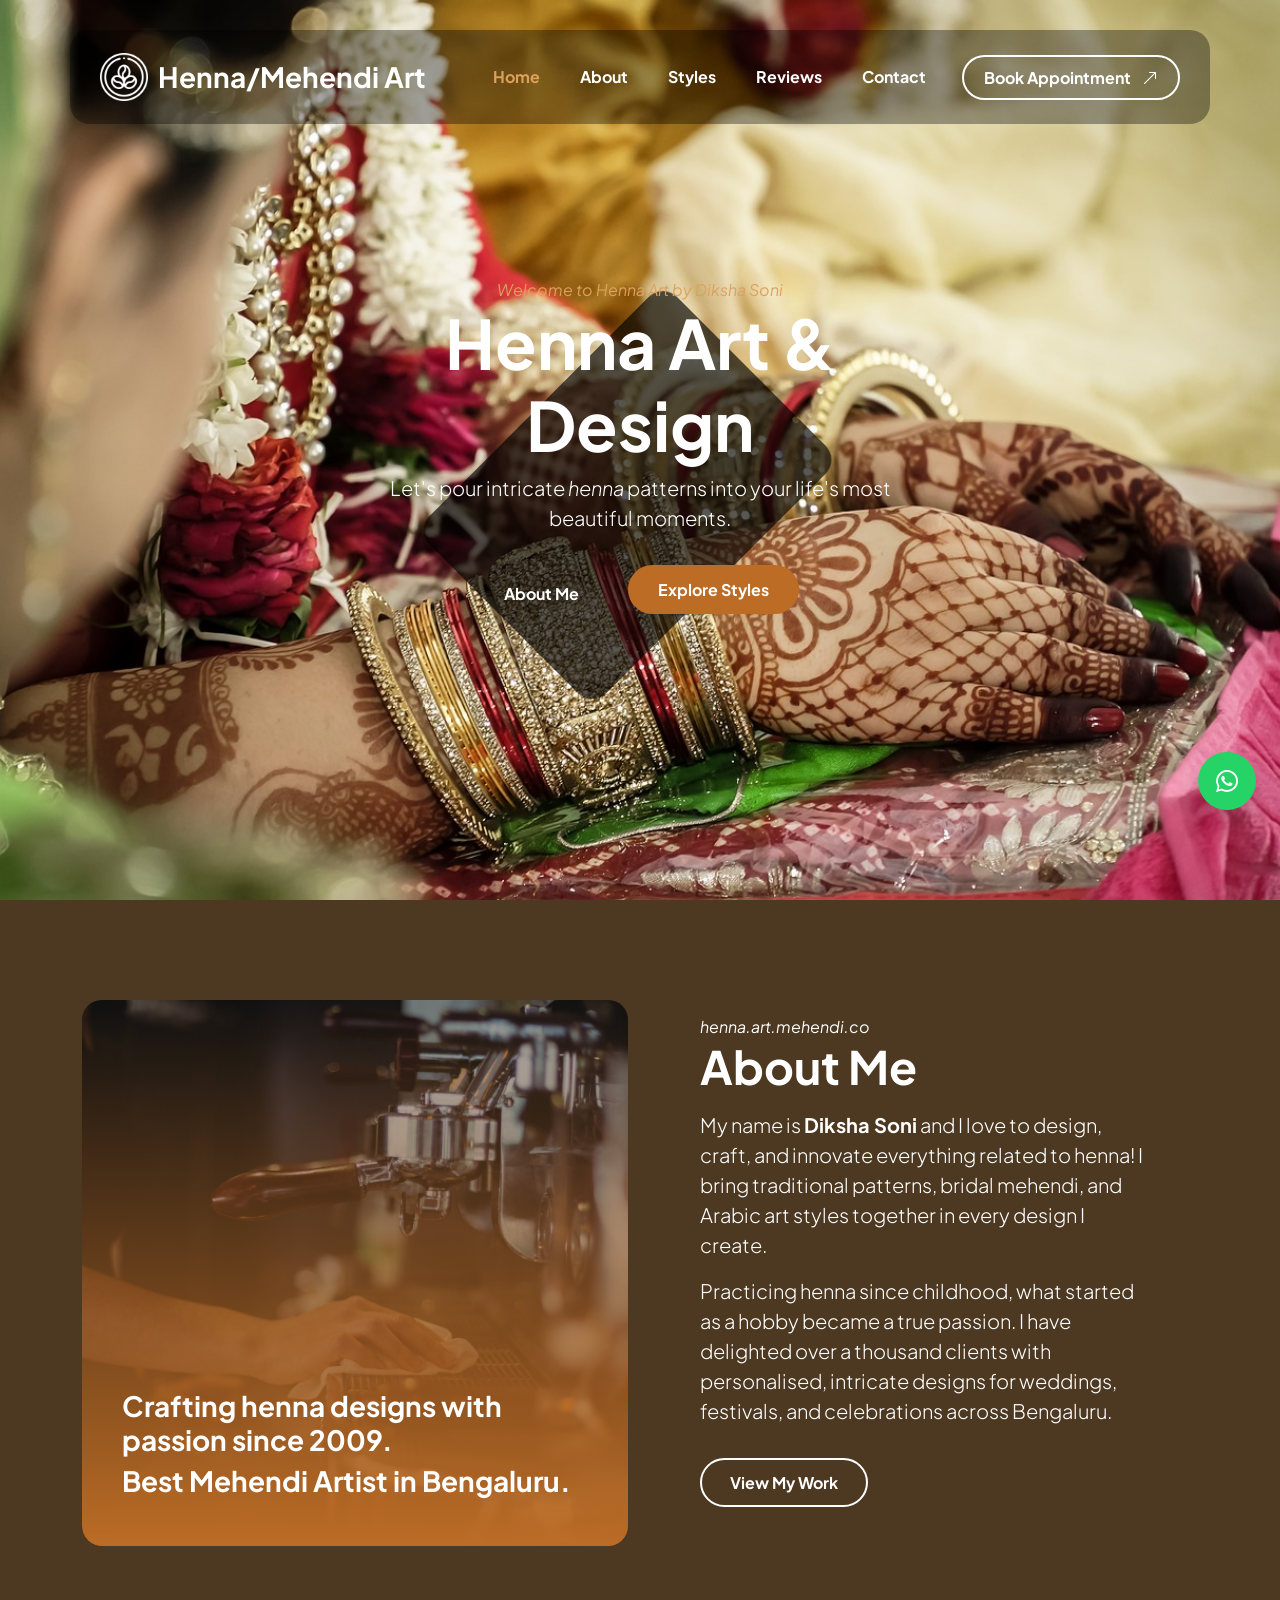
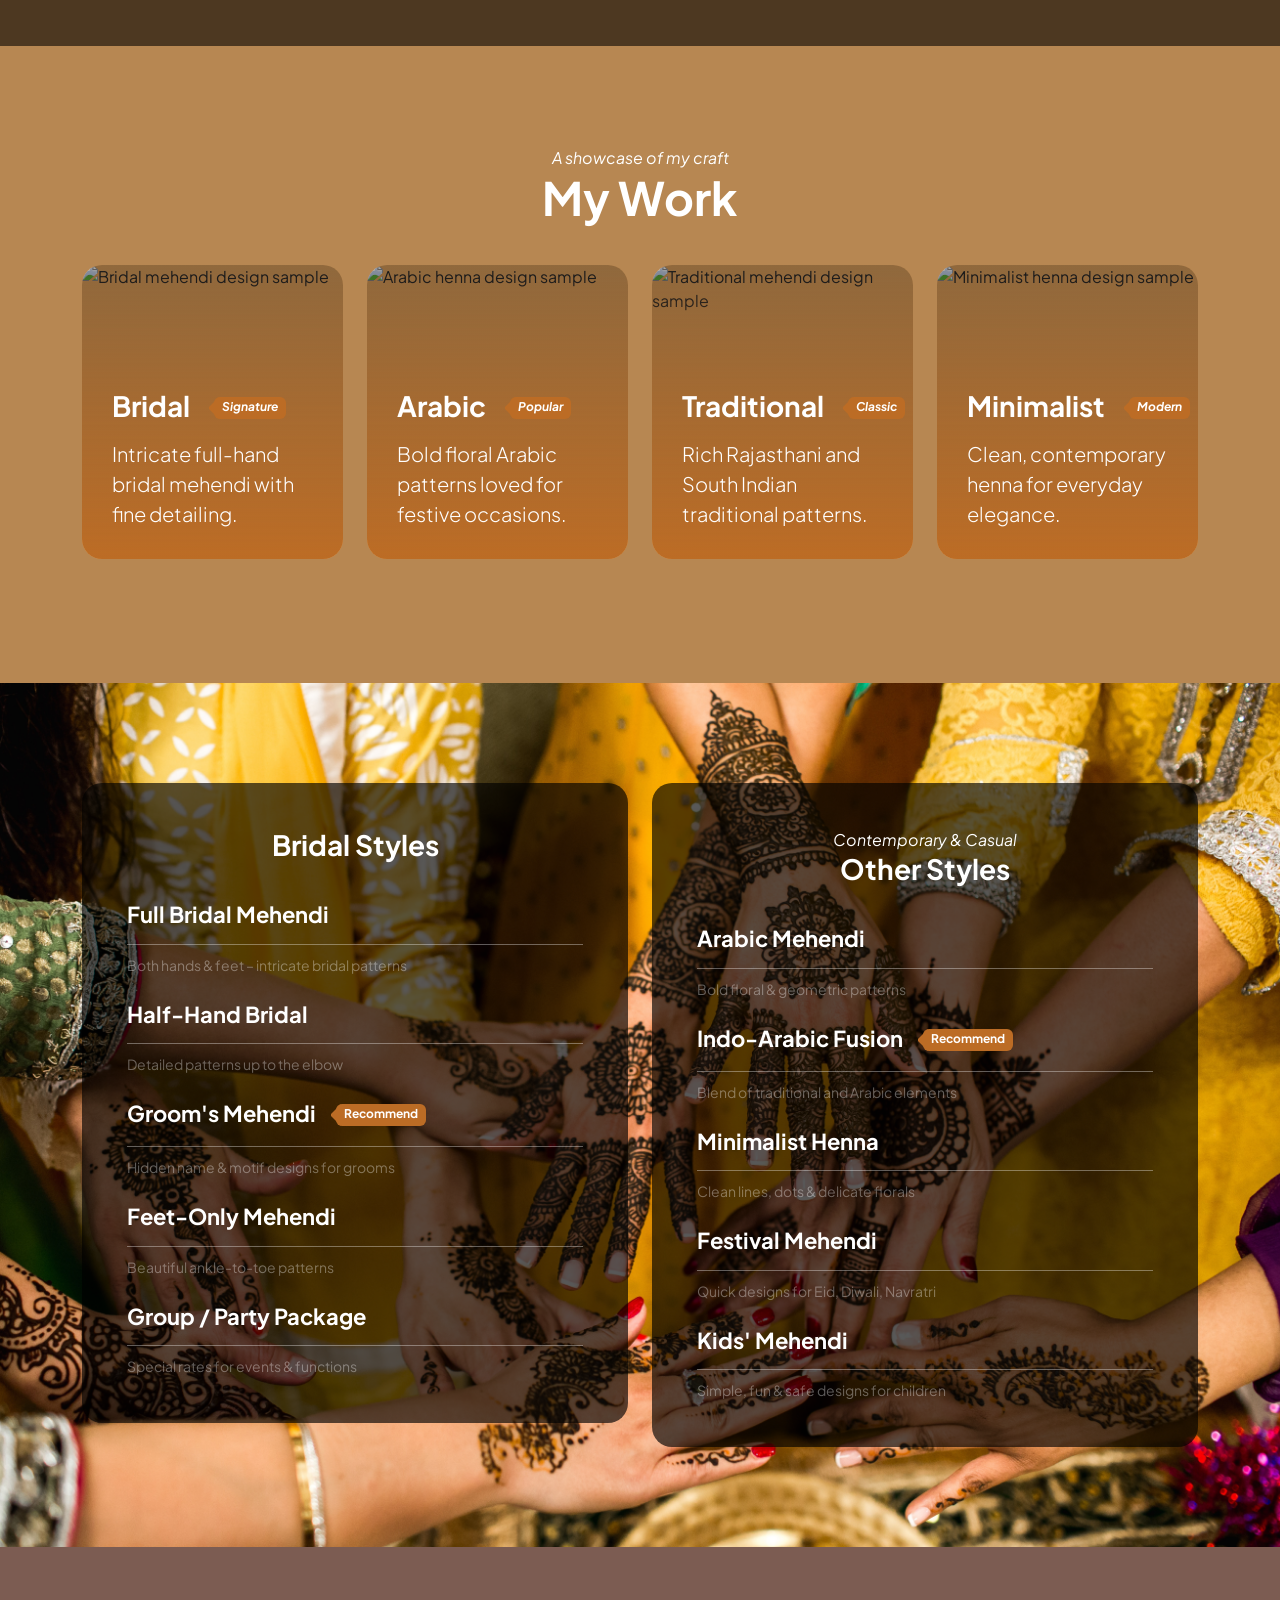
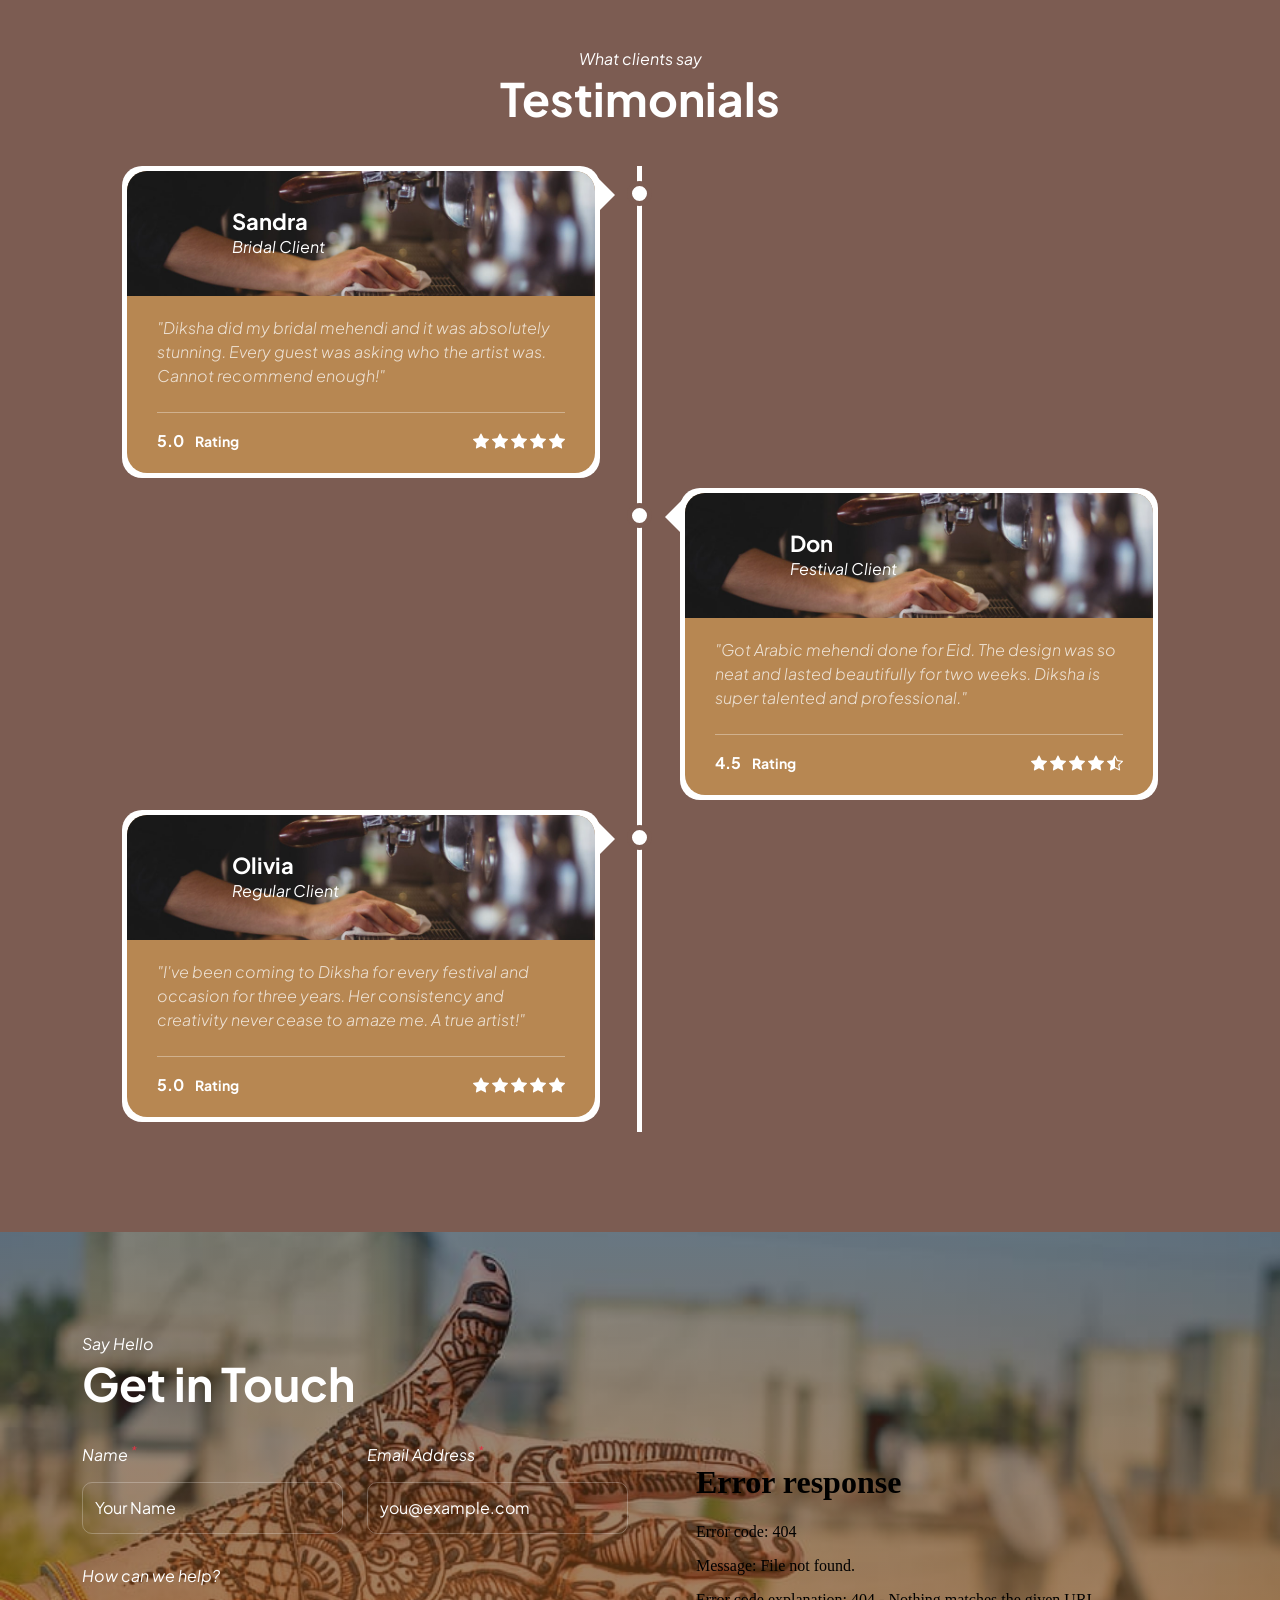
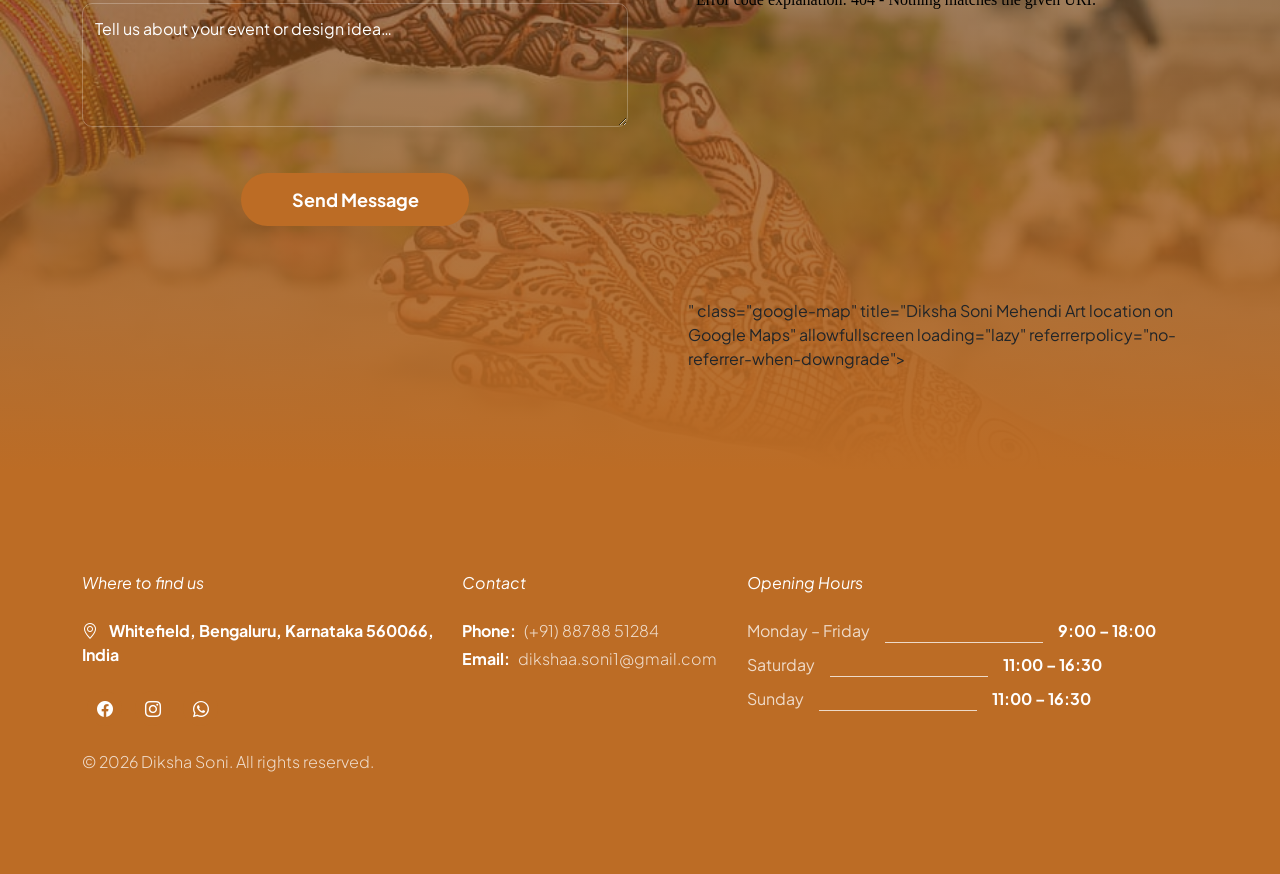
==== index.html @ 9e579d35 "updated socials and map" ====
<!doctype html>
<html lang="en">
<head>
  <meta charset="utf-8">
  <meta name="viewport" content="width=device-width, initial-scale=1">

  <!-- ═══ SEO META ════════════════════════════════════════════════ -->
  <title>Diksha Soni – Henna &amp; Mehendi Artist in Bengaluru | Book Now</title>
  <meta name="description" content="Professional henna &amp; mehendi artist in Bengaluru. Diksha Soni brings intricate bridal, traditional and Arabic mehendi designs. Book your appointment today!">
  <meta name="keywords" content="mehendi artist Bengaluru, henna artist Bangalore, bridal mehendi, Arabic mehendi, traditional henna design, Diksha Soni mehendi">
  <meta name="author" content="Diksha Soni">
  <meta name="robots" content="index, follow">
  <link rel="canonical" href="https://dikshasoni-mehendi.github.io/">

  <!-- ═══ OPEN GRAPH (Facebook / WhatsApp) ════════════════════════ -->
  <meta property="og:type"        content="website">
  <meta property="og:url"         content="https://dikshasoni-mehendi.github.io/">
  <meta property="og:title"       content="Diksha Soni – Henna &amp; Mehendi Artist in Bengaluru">
  <meta property="og:description" content="Intricate bridal, Arabic and traditional mehendi designs. Over 15 years of passion. Book your appointment in Bengaluru.">
  <meta property="og:image"       content="images/happy-waitress-giving-coffee-customers-while-serving-them-coffee-shop.jpg">
  <meta property="og:locale"      content="en_IN">

  <!-- ═══ INSTAGRAM / OPEN GRAPH SHARING ══════════════════════════ -->
  <meta name="instagram:card"      content="summary_large_image">
  <meta name="instagram:title"     content="Diksha Soni – Henna &amp; Mehendi Artist in Bengaluru">
  <meta name="instagram:description" content="Intricate bridal, Arabic and traditional mehendi designs. Book your appointment today!">
  <meta name="instagram:image"     content="images/happy-waitress-giving-coffee-customers-while-serving-them-coffee-shop.jpg">
  <meta property="og:site_name"    content="Diksha Mehendi Arts">

  <!-- ═══ STRUCTURED DATA – LocalBusiness ════════════════════════ -->
  <script type="application/ld+json">
  {
    "@context": "https://schema.org",
    "@type": "LocalBusiness",
    "name": "Henna & Mehendi Art by Diksha Soni",
    "description": "Professional mehendi artist offering bridal, Arabic and traditional henna designs in Bengaluru since 2009.",
    "url": "https://dikshasoni-mehendi.github.io/",
    "telephone": "+918878851284",
    "email": "dikshaa.soni1@gmail.com",
    "address": {
      "@type": "PostalAddress",
      "streetAddress": "Whitefield",
      "addressLocality": "Bengaluru",
      "addressRegion": "Karnataka",
      "postalCode": "560066",
      "addressCountry": "IN"
    },
    "openingHoursSpecification": [
      {"@type":"OpeningHoursSpecification","dayOfWeek":["Monday","Tuesday","Wednesday","Thursday","Friday"],"opens":"09:00","closes":"18:00"},
      {"@type":"OpeningHoursSpecification","dayOfWeek":["Saturday","Sunday"],"opens":"11:00","closes":"16:30"}
    ],
    "priceRange": "₹₹",
    "image": "images/happy-waitress-giving-coffee-customers-while-serving-them-coffee-shop.jpg",
    "aggregateRating": {
      "@type": "AggregateRating",
      "ratingValue": "4.8",
      "reviewCount": "120"
    }
  }
  </script>

  <!-- ═══ PERFORMANCE: DNS prefetch / preconnect ══════════════════ -->
  <link rel="dns-prefetch"  href="//fonts.googleapis.com">
  <link rel="preconnect"    href="https://fonts.googleapis.com">
  <link rel="preconnect"    href="https://fonts.gstatic.com" crossorigin>

  <!-- ═══ FONTS – display=swap prevents invisible text ═══════════ -->
  <link href="https://fonts.googleapis.com/css2?family=Plus+Jakarta+Sans:ital,wght@0,200;0,400;0,600;0,700;1,200;1,700&display=swap" rel="stylesheet">

  <!-- ═══ CSS ══════════════════════════════════════════════════════ -->
  <link href="css/bootstrap.min.css"    rel="stylesheet">
  <link href="css/bootstrap-icons.css" rel="stylesheet">
  <link href="css/vegas.min.css"        rel="stylesheet">
  <link href="css/mehendi.css"          rel="stylesheet">

  <!-- ═══ FAVICON (using emoji fallback – swap with real .ico) ════ -->
  <link rel="icon" href="data:image/svg+xml,<svg xmlns='http://www.w3.org/2000/svg' viewBox='0 0 100 100'><text y='.9em' font-size='90'>🌿</text></svg>">

  <!-- PWA theme colour -->
  <meta name="theme-color" content="#BC6C25">
</head>

<body>

  <!-- Skip link (accessibility) -->
  <a class="skip-link" href="#section_1">Skip to main content</a>

  <main>

    <!-- ═══════════════════════════════════════════════
         NAVBAR
    ════════════════════════════════════════════════ -->
    <nav class="navbar navbar-expand-lg" role="navigation" aria-label="Main navigation">
      <div class="container">
        <a class="navbar-brand d-flex align-items-center" href="index.html" aria-label="Henna Mehendi Art – Home">
          <img src="images/coffee-beans.png"
               class="navbar-brand-image img-fluid"
               alt="Mehendi Art logo"
               width="48" height="48">
          Henna/Mehendi Art
        </a>

        <button class="navbar-toggler" type="button"
                data-bs-toggle="collapse" data-bs-target="#navbarNav"
                aria-controls="navbarNav" aria-expanded="false"
                aria-label="Toggle navigation">
          <span class="navbar-toggler-icon"></span>
        </button>

        <div class="collapse navbar-collapse" id="navbarNav">
          <ul class="navbar-nav ms-lg-auto">
            <li class="nav-item"><a class="nav-link click-scroll" href="#section_1">Home</a></li>
            <li class="nav-item"><a class="nav-link click-scroll" href="#section_2">About</a></li>
            <li class="nav-item"><a class="nav-link click-scroll" href="#section_3">Styles</a></li>
            <li class="nav-item"><a class="nav-link click-scroll" href="#section_4">Reviews</a></li>
            <li class="nav-item"><a class="nav-link click-scroll" href="#section_5">Contact</a></li>
          </ul>
          <div class="ms-lg-3">
            <a class="btn custom-btn custom-border-btn" href="reservation.html">
              Book Appointment&nbsp;<i class="bi-arrow-up-right ms-2" aria-hidden="true"></i>
            </a>
          </div>
        </div>
      </div>
    </nav>


    <!-- ═══════════════════════════════════════════════
         HERO
    ════════════════════════════════════════════════ -->
    <section class="hero-section d-flex justify-content-center align-items-center"
             id="section_1" aria-label="Hero – Welcome">
      <div class="container">
        <div class="row align-items-center">
          <div class="col-lg-6 col-12 mx-auto">
            <em class="small-text">Welcome to Henna Art by Diksha Soni</em>

            <h1>Henna Art &amp; Design</h1>

            <p class="text-white mb-4 pb-lg-2">
              Let's pour intricate <em>henna</em> patterns into your life's most beautiful moments.
            </p>

            <a class="btn custom-btn custom-border-btn smoothscroll me-3" href="#section_2">
              About Me
            </a>
            <a class="btn custom-btn smoothscroll me-2 mb-2" href="#section_3">
              <strong>Explore Styles</strong>
            </a>
          </div>
        </div>
      </div>
      <div class="hero-slides" aria-hidden="true"></div>
    </section>


    <!-- ═══════════════════════════════════════════════
         ABOUT
    ════════════════════════════════════════════════ -->
    <section class="about-section section-padding" id="section_2" aria-label="About Diksha Soni">
      <div class="section-overlay" aria-hidden="true"></div>
      <div class="container">
        <div class="row align-items-center">

          <div class="col-lg-6 col-12">
            <div class="ratio ratio-1x1">
              <video autoplay loop muted playsinline
                     class="custom-video"
                     poster="images/mid-section-waitress-wiping-espresso-machine-with-napkin-cafa-c.jpg"
                     aria-label="Mehendi art demo video">
                <source src="videos/pexels-mike-jones-9046237.mp4" type="video/mp4">
                Your browser does not support HTML5 video.
              </video>

              <div class="about-video-info d-flex flex-column" aria-hidden="true">
                <h4 class="mt-auto">Crafting henna designs with passion since 2009.</h4>
                <h4>Best Mehendi Artist in Bengaluru.</h4>
              </div>
            </div>
          </div>

          <div class="col-lg-5 col-12 mt-4 mt-lg-0 mx-auto">
            <em class="text-white">henna.art.mehendi.co</em>
            <h2 class="text-white mb-3">About Me</h2>
            <p class="text-white">
              My name is <strong>Diksha Soni</strong> and I love to design, craft, and innovate everything
              related to henna! I bring traditional patterns, bridal mehendi, and Arabic art styles together
              in every design I create.
            </p>
            <p class="text-white">
              Practicing henna since childhood, what started as a hobby became a true passion. I have
              delighted over a thousand clients with personalised, intricate designs for weddings,
              festivals, and celebrations across Bengaluru.
            </p>
            <a href="#barista-team" class="smoothscroll btn custom-btn custom-border-btn mt-3 mb-4">
              View My Work
            </a>
          </div>

        </div>
      </div>
    </section>


    <!-- ═══════════════════════════════════════════════
         MY WORK / PORTFOLIO
    ════════════════════════════════════════════════ -->
    <section class="barista-section section-padding section-bg" id="barista-team"
             aria-label="Portfolio – Mehendi designs">
      <div class="container">
        <div class="row justify-content-center">

          <div class="col-lg-12 col-12 text-center mb-4 pb-lg-2">
            <em class="text-white">A showcase of my craft</em>
            <h2 class="text-white">My Work</h2>
          </div>

          <div class="col-lg-3 col-md-6 col-12 mb-4">
            <div class="team-block-wrap">
              <div class="team-block-info d-flex flex-column">
                <div class="d-flex mt-auto mb-3">
                  <h4 class="text-white mb-0">Bridal</h4>
                  <p class="badge ms-4"><em>Signature</em></p>
                </div>
                <p class="text-white mb-0">Intricate full-hand bridal mehendi with fine detailing.</p>
              </div>
              <div class="team-block-image-wrap">
                <img src="images/team/portrait-elegant-old-man-wearing-suit.jpg"
                     class="team-block-image img-fluid"
                     alt="Bridal mehendi design sample"
                     loading="lazy" width="400" height="450">
              </div>
            </div>
          </div>

          <div class="col-lg-3 col-md-6 col-12 mb-4">
            <div class="team-block-wrap">
              <div class="team-block-info d-flex flex-column">
                <div class="d-flex mt-auto mb-3">
                  <h4 class="text-white mb-0">Arabic</h4>
                  <p class="badge ms-4"><em>Popular</em></p>
                </div>
                <p class="text-white mb-0">Bold floral Arabic patterns loved for festive occasions.</p>
              </div>
              <div class="team-block-image-wrap">
                <img src="images/team/cute-korean-barista-girl-pouring-coffee-prepare-filter-batch-brew-pour-working-cafe.jpg"
                     class="team-block-image img-fluid"
                     alt="Arabic henna design sample"
                     loading="lazy" width="400" height="450">
              </div>
            </div>
          </div>

          <div class="col-lg-3 col-md-6 col-12 mb-4">
            <div class="team-block-wrap">
              <div class="team-block-info d-flex flex-column">
                <div class="d-flex mt-auto mb-3">
                  <h4 class="text-white mb-0">Traditional</h4>
                  <p class="badge ms-4"><em>Classic</em></p>
                </div>
                <p class="text-white mb-0">Rich Rajasthani and South Indian traditional patterns.</p>
              </div>
              <div class="team-block-image-wrap">
                <img src="images/team/small-business-owner-drinking-coffee.jpg"
                     class="team-block-image img-fluid"
                     alt="Traditional mehendi design sample"
                     loading="lazy" width="400" height="450">
              </div>
            </div>
          </div>

          <div class="col-lg-3 col-md-6 col-12">
            <div class="team-block-wrap">
              <div class="team-block-info d-flex flex-column">
                <div class="d-flex mt-auto mb-3">
                  <h4 class="text-white mb-0">Minimalist</h4>
                  <p class="badge ms-4"><em>Modern</em></p>
                </div>
                <p class="text-white mb-0">Clean, contemporary henna for everyday elegance.</p>
              </div>
              <div class="team-block-image-wrap">
                <img src="images/team/smiley-business-woman-working-cashier.jpg"
                     class="team-block-image img-fluid"
                     alt="Minimalist henna design sample"
                     loading="lazy" width="400" height="450">
              </div>
            </div>
          </div>

        </div>
      </div>
    </section>


    <!-- ═══════════════════════════════════════════════
         STYLES / MENU
    ════════════════════════════════════════════════ -->
    <section class="menu-section section-padding" id="section_3"
             aria-label="Mehendi style menu">
      <div class="container">
        <div class="row">

          <div class="col-lg-6 col-12 mb-4 mb-lg-0">
            <div class="menu-block-wrap">
              <div class="text-center mb-4 pb-lg-2">
                <h4 class="text-white">Bridal Styles</h4>
              </div>

              <div class="menu-block">
                <div class="d-flex">
                  <h6>Full Bridal Mehendi</h6>
                  <span class="underline"></span>
                </div>
                <div class="border-top mt-2 pt-2">
                  <small>Both hands &amp; feet – intricate bridal patterns</small>
                </div>
              </div>

              <div class="menu-block my-4">
                <div class="d-flex">
                  <h6>Half-Hand Bridal</h6>
                  <span class="underline"></span>
                </div>
                <div class="border-top mt-2 pt-2">
                  <small>Detailed patterns up to the elbow</small>
                </div>
              </div>

              <div class="menu-block">
                <div class="d-flex">
                  <h6>Groom's Mehendi
                    <span class="badge ms-3">Recommend</span>
                  </h6>
                  <span class="underline"></span>
                </div>
                <div class="border-top mt-2 pt-2">
                  <small>Hidden name &amp; motif designs for grooms</small>
                </div>
              </div>

              <div class="menu-block my-4">
                <div class="d-flex">
                  <h6>Feet-Only Mehendi</h6>
                  <span class="underline"></span>
                </div>
                <div class="border-top mt-2 pt-2">
                  <small>Beautiful ankle-to-toe patterns</small>
                </div>
              </div>

              <div class="menu-block">
                <div class="d-flex">
                  <h6>Group / Party Package</h6>
                  <span class="underline"></span>
                </div>
                <div class="border-top mt-2 pt-2">
                  <small>Special rates for events &amp; functions</small>
                </div>
              </div>
            </div>
          </div>

          <div class="col-lg-6 col-12">
            <div class="menu-block-wrap">
              <div class="text-center mb-4 pb-lg-2">
                <em class="text-white">Contemporary &amp; Casual</em>
                <h4 class="text-white">Other Styles</h4>
              </div>

              <div class="menu-block">
                <div class="d-flex">
                  <h6>Arabic Mehendi</h6>
                  <span class="underline"></span>
                </div>
                <div class="border-top mt-2 pt-2">
                  <small>Bold floral &amp; geometric patterns</small>
                </div>
              </div>

              <div class="menu-block my-4">
                <div class="d-flex">
                  <h6>Indo-Arabic Fusion
                    <span class="badge ms-3">Recommend</span>
                  </h6>
                  <span class="underline"></span>
                </div>
                <div class="border-top mt-2 pt-2">
                  <small>Blend of traditional and Arabic elements</small>
                </div>
              </div>

              <div class="menu-block">
                <div class="d-flex">
                  <h6>Minimalist Henna</h6>
                  <span class="underline"></span>
                </div>
                <div class="border-top mt-2 pt-2">
                  <small>Clean lines, dots &amp; delicate florals</small>
                </div>
              </div>

              <div class="menu-block my-4">
                <div class="d-flex">
                  <h6>Festival Mehendi</h6>
                  <span class="underline"></span>
                </div>
                <div class="border-top mt-2 pt-2">
                  <small>Quick designs for Eid, Diwali, Navratri</small>
                </div>
              </div>

              <div class="menu-block">
                <div class="d-flex">
                  <h6>Kids' Mehendi</h6>
                  <span class="underline"></span>
                </div>
                <div class="border-top mt-2 pt-2">
                  <small>Simple, fun &amp; safe designs for children</small>
                </div>
              </div>
            </div>
          </div>

        </div>
      </div>
    </section>


    <!-- ═══════════════════════════════════════════════
         REVIEWS / TESTIMONIALS
    ════════════════════════════════════════════════ -->
    <section class="reviews-section section-padding section-bg"
             id="section_4" aria-label="Customer reviews">
      <div class="container">
        <div class="row justify-content-center">

          <div class="col-lg-12 col-12 text-center mb-4 pb-lg-2">
            <em class="text-white">What clients say</em>
            <h2 class="text-white">Testimonials</h2>
          </div>

          <div class="timeline" role="list">

            <!-- Review 1 -->
            <div class="timeline-container timeline-container-left" role="listitem">
              <div class="timeline-content">
                <div class="reviews-block">
                  <div class="reviews-block-image-wrap d-flex align-items-center">
                    <img src="images/reviews/young-woman-with-round-glasses-yellow-sweater.jpg"
                         class="reviews-block-image img-fluid"
                         alt="Sandra, happy Mehendi client"
                         loading="lazy" width="65" height="65">
                    <div>
                      <h6 class="text-white mb-0">Sandra</h6>
                      <em class="text-white">Bridal Client</em>
                    </div>
                  </div>
                  <div class="reviews-block-info">
                    <p>"Diksha did my bridal mehendi and it was absolutely stunning. Every guest was asking who the artist was. Cannot recommend enough!"</p>
                    <div class="d-flex border-top pt-3 mt-4">
                      <strong class="text-white">5.0 <small class="ms-2">Rating</small></strong>
                      <div class="reviews-group ms-auto" aria-label="5 out of 5 stars">
                        <i class="bi-star-fill" aria-hidden="true"></i>
                        <i class="bi-star-fill" aria-hidden="true"></i>
                        <i class="bi-star-fill" aria-hidden="true"></i>
                        <i class="bi-star-fill" aria-hidden="true"></i>
                        <i class="bi-star-fill" aria-hidden="true"></i>
                      </div>
                    </div>
                  </div>
                </div>
              </div>
            </div>

            <!-- Review 2 -->
            <div class="timeline-container timeline-container-right" role="listitem">
              <div class="timeline-content">
                <div class="reviews-block">
                  <div class="reviews-block-image-wrap d-flex align-items-center">
                    <img src="images/reviews/senior-man-white-sweater-eyeglasses.jpg"
                         class="reviews-block-image img-fluid"
                         alt="Don, satisfied Mehendi client"
                         loading="lazy" width="65" height="65">
                    <div>
                      <h6 class="text-white mb-0">Don</h6>
                      <em class="text-white">Festival Client</em>
                    </div>
                  </div>
                  <div class="reviews-block-info">
                    <p>"Got Arabic mehendi done for Eid. The design was so neat and lasted beautifully for two weeks. Diksha is super talented and professional."</p>
                    <div class="d-flex border-top pt-3 mt-4">
                      <strong class="text-white">4.5 <small class="ms-2">Rating</small></strong>
                      <div class="reviews-group ms-auto" aria-label="4.5 out of 5 stars">
                        <i class="bi-star-fill" aria-hidden="true"></i>
                        <i class="bi-star-fill" aria-hidden="true"></i>
                        <i class="bi-star-fill" aria-hidden="true"></i>
                        <i class="bi-star-fill" aria-hidden="true"></i>
                        <i class="bi-star-half" aria-hidden="true"></i>
                      </div>
                    </div>
                  </div>
                </div>
              </div>
            </div>

            <!-- Review 3 -->
            <div class="timeline-container timeline-container-left" role="listitem">
              <div class="timeline-content">
                <div class="reviews-block">
                  <div class="reviews-block-image-wrap d-flex align-items-center">
                    <img src="images/reviews/young-beautiful-woman-pink-warm-sweater-natural-look-smiling-portrait-isolated-long-hair.jpg"
                         class="reviews-block-image img-fluid"
                         alt="Olivia, repeat Mehendi client"
                         loading="lazy" width="65" height="65">
                    <div>
                      <h6 class="text-white mb-0">Olivia</h6>
                      <em class="text-white">Regular Client</em>
                    </div>
                  </div>
                  <div class="reviews-block-info">
                    <p>"I've been coming to Diksha for every festival and occasion for three years. Her consistency and creativity never cease to amaze me. A true artist!"</p>
                    <div class="d-flex border-top pt-3 mt-4">
                      <strong class="text-white">5.0 <small class="ms-2">Rating</small></strong>
                      <div class="reviews-group ms-auto" aria-label="5 out of 5 stars">
                        <i class="bi-star-fill" aria-hidden="true"></i>
                        <i class="bi-star-fill" aria-hidden="true"></i>
                        <i class="bi-star-fill" aria-hidden="true"></i>
                        <i class="bi-star-fill" aria-hidden="true"></i>
                        <i class="bi-star-fill" aria-hidden="true"></i>
                      </div>
                    </div>
                  </div>
                </div>
              </div>
            </div>

          </div><!-- /.timeline -->
        </div>
      </div>
    </section>


    <!-- ═══════════════════════════════════════════════
         CONTACT
    ════════════════════════════════════════════════ -->
    <section class="contact-section section-padding" id="section_5"
             aria-label="Contact Diksha Soni">
      <div class="container">
        <div class="row">

          <div class="col-lg-12 col-12">
            <em class="text-white">Say Hello</em>
            <h2 class="text-white mb-4 pb-lg-2">Get in Touch</h2>
          </div>

          <div class="col-lg-6 col-12">
            <form action="#" method="post" class="custom-form contact-form"
                  role="form" novalidate>
              <div class="row">
                <div class="col-lg-6 col-12">
                  <label for="name" class="form-label">Name <sup class="text-danger" aria-hidden="true">*</sup></label>
                  <input type="text" name="name" id="name" class="form-control"
                         placeholder="Your Name" required autocomplete="name">
                </div>

                <div class="col-lg-6 col-12">
                  <label for="email" class="form-label">Email Address <sup class="text-danger" aria-hidden="true">*</sup></label>
                  <input type="email" name="email" id="email"
                         class="form-control" placeholder="you@example.com"
                         required autocomplete="email">
                </div>

                <div class="col-12">
                  <label for="message" class="form-label">How can we help?</label>
                  <textarea name="message" rows="4" class="form-control"
                            id="message" placeholder="Tell us about your event or design idea…"
                            required></textarea>
                </div>
              </div>

              <div class="col-lg-5 col-12 mx-auto mt-3">
                <button type="submit" class="form-control">Send Message</button>
              </div>
            </form>
          </div>

          <div class="col-lg-6 col-12 mx-auto mt-5 mt-lg-0 ps-lg-5">
            <!-- Lazy-load the iframe to avoid render-blocking -->
            <iframe
              src="<iframe src="https://www.google.com/maps/embed?pb=!1m18!1m12!1m3!1d3887.9643691439583!2d77.76530877329927!3d12.97413078734148!2m3!1f0!2f0!3f0!3m2!1i1024!2i768!4f13.1!3m3!1m2!1s0x3bae0db5a16111a9%3A0x828605aea9fd071d!2sMAGNOLIA%20by%20ND%20VENTURES%2C%20Phase-1!5e0!3m2!1sen!2sin!4v1778419048975!5m2!1sen!2sin" width="600" height="450" style="border:0;" allowfullscreen="" loading="lazy" referrerpolicy="no-referrer-when-downgrade"></iframe>"
              class="google-map"
              title="Diksha Soni Mehendi Art location on Google Maps"
              allowfullscreen
              loading="lazy"
              referrerpolicy="no-referrer-when-downgrade">
            </iframe>
          </div>

        </div>
      </div>
    </section>


    <!-- ═══════════════════════════════════════════════
         FOOTER
    ════════════════════════════════════════════════ -->
    <footer class="site-footer" role="contentinfo">
      <div class="container">
        <div class="row">

          <div class="col-lg-4 col-12 me-auto">
            <em class="text-white d-block mb-4">Where to find us</em>
            <address>
              <strong class="text-white">
                <i class="bi-geo-alt me-2" aria-hidden="true"></i>
                Whitefield, Bengaluru, Karnataka 560066, India
              </strong>
            </address>

            <ul class="social-icon mt-4" aria-label="Social media links">
              <li class="social-icon-item">
                <a href="https://www.facebook.com/share/1B88kzZTL8/" class="social-icon-link bi-facebook" aria-label="Facebook" rel="noopener"></a>
              </li>
              <li class="social-icon-item">
                <a href="https://www.instagram.com/diksha_mehendiarts/" target="_blank" rel="noopener noreferrer"
                   class="social-icon-link bi-instagram" aria-label="Instagram"></a>
              </li>
              <li class="social-icon-item">
                <a href="https://wa.me/918878851284" target="_blank" rel="noopener noreferrer"
                   class="social-icon-link bi-whatsapp" aria-label="WhatsApp"></a>
              </li>
            </ul>
          </div>

          <div class="col-lg-3 col-12 mt-4 mb-3 mt-lg-0 mb-lg-0">
            <em class="text-white d-block mb-4">Contact</em>

            <p class="d-flex mb-1">
              <strong class="me-2">Phone:</strong>
              <a href="tel:+918878851284" class="site-footer-link">(+91) 88788 51284</a>
            </p>
            <p class="d-flex">
              <strong class="me-2">Email:</strong>
              <a href="mailto:dikshaa.soni1@gmail.com" class="site-footer-link">
                dikshaa.soni1@gmail.com
              </a>
            </p>
          </div>

          <div class="col-lg-5 col-12">
            <em class="text-white d-block mb-4">Opening Hours</em>
            <ul class="opening-hours-list">
              <li class="d-flex">Monday – Friday<span class="underline"></span><strong>9:00 – 18:00</strong></li>
              <li class="d-flex">Saturday<span class="underline"></span><strong>11:00 – 16:30</strong></li>
              <li class="d-flex">Sunday<span class="underline"></span><strong>11:00 – 16:30</strong></li>
            </ul>
          </div>

          <div class="col-12 mt-4">
            <p class="copyright-text mb-0">
              &copy; <span id="year"></span> Diksha Soni. All rights reserved.
            </p>
          </div>

        </div>
      </div>
    </footer>

  </main><!-- /main -->


  <!-- ═══ JS – jQuery first, then plugins, then our script ════════ -->
  <script src="js/jquery.min.js"></script>
  <script src="js/bootstrap.min.js"></script>
  <script src="js/jquery.sticky.js"></script>
  <script src="js/vegas.min.js"></script>
  <script src="js/main.js"></script>

  <a href="https://wa.me/918878851284?text=Hi%20Diksha%2C%20I%20would%20like%20to%20book%20a%20mehendi%20appointment." target="_blank" rel="noopener noreferrer" class="whatsapp-float" aria-label="Chat on WhatsApp">
    <i class="bi-whatsapp" aria-hidden="true"></i>
  </a>

  <!-- Auto-update copyright year -->
  <script>document.getElementById('year').textContent = new Date().getFullYear();</script>

</body>
</html>
---- css/vegas.min.css ----
.vegas-content-scrollable,.vegas-overlay,.vegas-slide,.vegas-slide-inner,.vegas-timer{position:absolute;top:0;left:0;bottom:0;right:0;overflow:hidden;border:none;padding:0;margin:0}.vegas-content-scrollable{position:relative;height:100%;overflow:auto}.vegas-overlay{opacity:.5;background:url(./overlays/02.png) center center}.vegas-timer{top:auto;bottom:0;height:2px}.vegas-timer-progress{width:0%;height:100%;background:#fff;transition:width ease-out}.vegas-timer-running .vegas-timer-progress{width:100%}.vegas-slide,.vegas-slide-inner{margin:0;padding:0;background:center center no-repeat;transform:translateZ(0);will-change:transform,opacity}body .vegas-container{overflow:hidden!important;position:relative}.vegas-video{min-width:100%;min-height:100%;width:auto;height:auto}body.vegas-container{overflow:auto;position:static;z-index:-2}body.vegas-container>.vegas-overlay,body.vegas-container>.vegas-slide,body.vegas-container>.vegas-timer{position:fixed;z-index:-1}.vegas-transition-blur,.vegas-transition-blur2{opacity:0;filter:blur(32px) brightness(1.01)}.vegas-transition-blur-in,.vegas-transition-blur2-in{opacity:1;filter:blur(0) brightness(1.01)}.vegas-transition-blur2-out{opacity:0}.vegas-transition-burn,.vegas-transition-burn2{opacity:0;filter:contrast(1000%) saturate(1000%)}.vegas-transition-burn-in,.vegas-transition-burn2-in{opacity:1;filter:contrast(100%) saturate(100%)}.vegas-transition-burn2-out{opacity:0;filter:contrast(1000%) saturate(1000%)}.vegas-transition-fade,.vegas-transition-fade2{opacity:0}.vegas-transition-fade-in,.vegas-transition-fade2-in{opacity:1}.vegas-transition-fade2-out{opacity:0}.vegas-transition-flash,.vegas-transition-flash2{opacity:0;filter:brightness(25)}.vegas-transition-flash-in,.vegas-transition-flash2-in{opacity:1;filter:brightness(1)}.vegas-transition-flash2-out{opacity:0;filter:brightness(25)}.vegas-transition-negative,.vegas-transition-negative2{opacity:0;filter:invert(100%)}.vegas-transition-negative-in,.vegas-transition-negative2-in{opacity:1;filter:invert(0)}.vegas-transition-negative2-out{opacity:0;filter:invert(100%)}.vegas-transition-slideDown,.vegas-transition-slideDown2{transform:translateY(-100%)}.vegas-transition-slideDown-in,.vegas-transition-slideDown2-in{transform:translateY(0)}.vegas-transition-slideDown2-out{transform:translateY(100%)}.vegas-transition-slideLeft,.vegas-transition-slideLeft2{transform:translateX(100%)}.vegas-transition-slideLeft-in,.vegas-transition-slideLeft2-in{transform:translateX(0)}.vegas-transition-slideLeft2-out,.vegas-transition-slideRight,.vegas-transition-slideRight2{transform:translateX(-100%)}.vegas-transition-slideRight-in,.vegas-transition-slideRight2-in{transform:translateX(0)}.vegas-transition-slideRight2-out{transform:translateX(100%)}.vegas-transition-slideUp,.vegas-transition-slideUp2{transform:translateY(100%)}.vegas-transition-slideUp-in,.vegas-transition-slideUp2-in{transform:translateY(0)}.vegas-transition-slideUp2-out{transform:translateY(-100%)}.vegas-transition-swirlLeft,.vegas-transition-swirlLeft2{transform:scale(2) rotate(35deg);opacity:0}.vegas-transition-swirlLeft-in,.vegas-transition-swirlLeft2-in{transform:scale(1) rotate(0);opacity:1}.vegas-transition-swirlLeft2-out,.vegas-transition-swirlRight,.vegas-transition-swirlRight2{transform:scale(2) rotate(-35deg);opacity:0}.vegas-transition-swirlRight-in,.vegas-transition-swirlRight2-in{transform:scale(1) rotate(0);opacity:1}.vegas-transition-swirlRight2-out{transform:scale(2) rotate(35deg);opacity:0}.vegas-transition-zoomIn,.vegas-transition-zoomIn2{transform:scale(0);opacity:0}.vegas-transition-zoomIn-in,.vegas-transition-zoomIn2-in{transform:scale(1);opacity:1}.vegas-transition-zoomIn2-out,.vegas-transition-zoomOut,.vegas-transition-zoomOut2{transform:scale(2);opacity:0}.vegas-transition-zoomOut-in,.vegas-transition-zoomOut2-in{transform:scale(1);opacity:1}.vegas-transition-zoomOut2-out{transform:scale(0);opacity:0}.vegas-animation-kenburns{-webkit-animation:kenburns ease-out;animation:kenburns ease-out}@-webkit-keyframes kenburns{0%{transform:scale(1.5)}100%{transform:scale(1)}}@keyframes kenburns{0%{transform:scale(1.5)}100%{transform:scale(1)}}.vegas-animation-kenburnsDownLeft{-webkit-animation:kenburnsDownLeft ease-out;animation:kenburnsDownLeft ease-out}@-webkit-keyframes kenburnsDownLeft{0%{transform:scale(1.5) translate(10%,-10%)}100%{transform:scale(1) translate(0,0)}}@keyframes kenburnsDownLeft{0%{transform:scale(1.5) translate(10%,-10%)}100%{transform:scale(1) translate(0,0)}}.vegas-animation-kenburnsDownRight{-webkit-animation:kenburnsDownRight ease-out;animation:kenburnsDownRight ease-out}@-webkit-keyframes kenburnsDownRight{0%{transform:scale(1.5) translate(-10%,-10%)}100%{transform:scale(1) translate(0,0)}}@keyframes kenburnsDownRight{0%{transform:scale(1.5) translate(-10%,-10%)}100%{transform:scale(1) translate(0,0)}}.vegas-animation-kenburnsDown{-webkit-animation:kenburnsDown ease-out;animation:kenburnsDown ease-out}@-webkit-keyframes kenburnsDown{0%{transform:scale(1.5) translate(0,-10%)}100%{transform:scale(1) translate(0,0)}}@keyframes kenburnsDown{0%{transform:scale(1.5) translate(0,-10%)}100%{transform:scale(1) translate(0,0)}}.vegas-animation-kenburnsLeft{-webkit-animation:kenburnsLeft ease-out;animation:kenburnsLeft ease-out}@-webkit-keyframes kenburnsLeft{0%{transform:scale(1.5) translate(10%,0)}100%{transform:scale(1) translate(0,0)}}@keyframes kenburnsLeft{0%{transform:scale(1.5) translate(10%,0)}100%{transform:scale(1) translate(0,0)}}.vegas-animation-kenburnsRight{-webkit-animation:kenburnsRight ease-out;animation:kenburnsRight ease-out}@-webkit-keyframes kenburnsRight{0%{transform:scale(1.5) translate(-10%,0)}100%{transform:scale(1) translate(0,0)}}@keyframes kenburnsRight{0%{transform:scale(1.5) translate(-10%,0)}100%{transform:scale(1) translate(0,0)}}.vegas-animation-kenburnsUpLeft{-webkit-animation:kenburnsUpLeft ease-out;animation:kenburnsUpLeft ease-out}@-webkit-keyframes kenburnsUpLeft{0%{transform:scale(1.5) translate(10%,10%)}100%{transform:scale(1) translate(0,0)}}@keyframes kenburnsUpLeft{0%{transform:scale(1.5) translate(10%,10%)}100%{transform:scale(1) translate(0,0)}}.vegas-animation-kenburnsUpRight{-webkit-animation:kenburnsUpRight ease-out;animation:kenburnsUpRight ease-out}@-webkit-keyframes kenburnsUpRight{0%{transform:scale(1.5) translate(-10%,10%)}100%{transform:scale(1) translate(0,0)}}@keyframes kenburnsUpRight{0%{transform:scale(1.5) translate(-10%,10%)}100%{transform:scale(1) translate(0,0)}}.vegas-animation-kenburnsUp{-webkit-animation:kenburnsUp ease-out;animation:kenburnsUp ease-out}@-webkit-keyframes kenburnsUp{0%{transform:scale(1.5) translate(0,10%)}100%{transform:scale(1) translate(0,0)}}@keyframes kenburnsUp{0%{transform:scale(1.5) translate(0,10%)}100%{transform:scale(1) translate(0,0)}}
/*# sourceMappingURL=vegas.min.css.map */
---- css/mehendi.css ----
/*
  Mehendi Art - Optimized CSS
  Artist: Diksha Soni | Bengaluru, India
  Performance: GPU-accelerated animations, will-change hints, contain layout
*/

/*---------------------------------------
  CUSTOM PROPERTIES (VARIABLES)
-----------------------------------------*/
:root {
  --white-color:                  #ffffff;
  --primary-color:                #BC6C25;
  --secondary-color:              #DDA15E;
  --section-bg-color:             #b78752;
  --custom-btn-bg-color:          #BC6C25;
  --custom-btn-bg-hover-color:    #DDA15E;
  --dark-color:                   #000000;
  --p-color:                      #717275;
  --border-color:                 #7fffd4;
  --link-hover-color:             #E76F51;

  --body-font-family:             'Plus Jakarta Sans', sans-serif;

  --h1-font-size:                 68px;
  --h2-font-size:                 46px;
  --h3-font-size:                 32px;
  --h4-font-size:                 28px;
  --h5-font-size:                 24px;
  --h6-font-size:                 22px;
  --p-font-size:                  20px;
  --btn-font-size:                16px;
  --form-btn-font-size:           18px;
  --menu-font-size:               16px;

  --border-radius-large:          100px;
  --border-radius-medium:         20px;
  --border-radius-small:          10px;

  --font-weight-thin:             200;
  --font-weight-light:            300;
  --font-weight-normal:           400;
  --font-weight-bold:             700;
}

/*---------------------------------------
  RESET & BASE
-----------------------------------------*/
*, *::before, *::after {
  box-sizing: border-box;
}

html {
  scroll-behavior: smooth;
  text-size-adjust: 100%;
  -webkit-text-size-adjust: 100%;
}

body {
  background-color: var(--white-color);
  font-family: var(--body-font-family);
  margin: 0;
  overflow-x: hidden;
}

img {
  max-width: 100%;
  height: auto;
  display: block;
}

/*---------------------------------------
  TYPOGRAPHY
-----------------------------------------*/
h2, h3, h4, h5, h6 { color: var(--dark-color); }

h1, h2, h3, h4, h5, h6 { font-weight: var(--font-weight-bold); }

h1 { font-size: var(--h1-font-size); }
h2 { font-size: var(--h2-font-size); }
h3 { font-size: var(--h3-font-size); }
h4 { font-size: var(--h4-font-size); }
h5 { font-size: var(--h5-font-size); }
h6 { font-size: var(--h6-font-size); }

p {
  color: var(--p-color);
  font-size: var(--p-font-size);
  font-weight: var(--font-weight-light);
}

ul li {
  color: var(--p-color);
  font-size: var(--p-font-size);
  font-weight: var(--font-weight-light);
}

a, button { touch-action: manipulation; transition: all 0.3s; }

a {
  display: inline-block;
  color: var(--primary-color);
  text-decoration: none;
}

a:hover { color: var(--link-hover-color); }

b, strong { font-weight: var(--font-weight-bold); }

/*---------------------------------------
  SECTION
-----------------------------------------*/
.section-padding {
  padding-top: 100px;
  padding-bottom: 100px;
}

.section-bg { background-color: var(--section-bg-color); }

.section-overlay {
  background-color: var(--dark-color);
  position: absolute;
  z-index: 9;
  top: 0; left: 0;
  pointer-events: none;
  width: 100%; height: 100%;
  opacity: 0.65;
}

.section-overlay + .container {
  position: relative;
  z-index: 22;
}

.back-top-icon { font-size: var(--h2-font-size); }

/*---------------------------------------
  TIMELINE
-----------------------------------------*/
.timeline {
  position: relative;
  max-width: 1200px;
  margin: 0 auto;
  contain: layout;
}

.timeline::after {
  content: '';
  position: absolute;
  width: 5px;
  background-color: var(--white-color);
  top: 0; bottom: 0;
  left: 50%;
  margin-left: -3px;
}

.timeline-container {
  padding: 10px 40px 10px;
  padding-top: 0;
  position: relative;
  background-color: inherit;
  width: 50%;
}

.timeline-container::after {
  content: '';
  position: absolute;
  width: 25px; height: 25px;
  right: -12px;
  background-color: var(--white-color);
  border: 5px solid #7c5c52;
  top: 15px;
  border-radius: 50%;
  z-index: 1;
}

.timeline-container-left  { left: 0; }
.timeline-container-right { left: 50%; }

.timeline-container-left::before {
  content: " ";
  height: 0; position: absolute;
  top: 9px; width: 0; z-index: 1;
  right: 25px;
  border: medium solid white;
  border-width: 20px 0 20px 20px;
  border-color: transparent transparent transparent white;
}

.timeline-container-right::before {
  content: " ";
  height: 0; position: absolute;
  top: 9px; width: 0; z-index: 1;
  left: 25px;
  border: medium solid white;
  border-width: 20px 20px 20px 0;
  border-color: transparent white transparent transparent;
}

.timeline-container-right::after { left: -13px; }

.timeline-content {
  padding: 5px;
  background-color: var(--white-color);
  position: relative;
  border-radius: var(--border-radius-medium);
}

@media screen and (max-width: 991px) {
  .timeline::after { left: 31px; }
  .timeline-container { width: 100%; padding-left: 70px; padding-right: 25px; }
  .timeline-container::before {
    left: 58px;
    border: medium solid white;
    border-width: 20px 20px 20px 0;
    border-color: transparent white transparent transparent;
  }
  .timeline-container-left::after,
  .timeline-container-right::after { left: 6px; }
  .timeline-container-right { left: 0%; }
}

/*---------------------------------------
  CUSTOM BUTTON
-----------------------------------------*/
.custom-btn {
  background: var(--custom-btn-bg-color);
  border: 2px solid transparent;
  border-radius: var(--border-radius-large);
  color: var(--white-color);
  font-size: var(--btn-font-size);
  font-weight: var(--font-weight-bold);
  line-height: normal;
  transition: background 0.3s, color 0.3s, border-color 0.3s;
  padding: 12px 28px;
}

.custom-btn:hover {
  background: var(--custom-btn-bg-hover-color);
  color: var(--white-color);
}

.custom-border-btn {
  background: transparent;
  border: 2px solid var(--white-color);
  color: var(--white-color);
}

.custom-border-btn:hover {
  background: var(--white-color);
  color: var(--secondary-color);
}

.custom-btn-bg-white { border-color: var(--white-color); color: var(--white-color); }
.custom-btn-italic   { font-style: italic; }

.whatsapp-float {
  position: fixed;
  right: 24px;
  bottom: 90px;
  z-index: 999;
  width: 58px;
  height: 58px;
  display: flex;
  align-items: center;
  justify-content: center;
  border-radius: 50%;
  background-color: #25D366;
  color: #ffffff;
  text-decoration: none;
  box-shadow: 0 16px 30px rgba(0, 0, 0, 0.18);
  transition: transform 0.2s ease, box-shadow 0.2s ease;
}

.whatsapp-float:hover {
  transform: translateY(-2px);
  box-shadow: 0 20px 38px rgba(0, 0, 0, 0.24);
}

.whatsapp-float .bi-whatsapp {
  font-size: 1.4rem;
}

@media (max-width: 768px) {
  .whatsapp-float {
    right: 16px;
    bottom: 80px;
  }
}

/*---------------------------------------
  NAVIGATION BAR
-----------------------------------------*/
.sticky-wrapper {
  position: absolute;
  z-index: 999999;
  top: 0; right: 0; left: 0;
}

.sticky-wrapper.is-sticky .container {
  background: rgba(0, 0, 0, 0.65);
  border-radius: var(--border-radius-medium);
  padding: 15px 30px;
}

.navbar {
  background: transparent;
  z-index: 999999;
  padding-top: 30px;
  padding-bottom: 30px;
}

.navbar .container {
  background: rgba(0, 0, 0, 0.35);
  border-radius: var(--border-radius-medium);
  padding: 15px 30px;
}

.navbar-brand,
.navbar-brand:hover {
  font-size: var(--h4-font-size);
  font-weight: var(--font-weight-bold);
  display: block;
  color: var(--white-color);
}

.navbar .navbar-brand-image { filter: brightness(0) invert(1); }

.navbar-brand-image {
  width: 48px; height: auto;
  margin-right: 10px;
}

.navbar .custom-btn { padding: 10px 20px; }

.navbar-expand-lg .navbar-nav .nav-link {
  border-radius: var(--border-radius-large);
  margin: 10px;
  padding: 10px;
}

.navbar-nav .nav-link {
  display: inline-block;
  color: var(--white-color);
  font-size: var(--menu-font-size);
  font-weight: var(--font-weight-bold);
  padding-top: 15px;
  padding-bottom: 15px;
}

.navbar-nav .nav-link.active,
.navbar-nav .nav-link:hover { color: var(--secondary-color); }

.navbar .dropdown-menu {
  background: var(--white-color);
  box-shadow: 0 1rem 3rem rgba(0,0,0,.175);
  border: 0;
  display: inherit;
  opacity: 0;
  min-width: 9rem;
  margin-top: 20px;
  padding: 13px 0 10px 0;
  transition: opacity 0.3s, margin-top 0.3s;
  pointer-events: none;
}

.navbar .dropdown-menu::before {
  content: "";
  width: 0; height: 0;
  border-left: 20px solid transparent;
  border-right: 20px solid transparent;
  border-bottom: 15px solid var(--white-color);
  position: absolute;
  top: -10px; left: 10px;
}

.navbar .dropdown-item {
  display: inline-block;
  color: var(--p-color);
  font-size: var(--menu-font-size);
  font-weight: var(--font-weight-normal);
  position: relative;
}

.navbar .dropdown-item.active,
.navbar .dropdown-item:active,
.navbar .dropdown-item:focus,
.navbar .dropdown-item:hover { background: transparent; color: var(--link-hover-color); }

.navbar .dropdown-toggle::after {
  content: "\f282";
  display: inline-block;
  font-family: bootstrap-icons !important;
  font-size: var(--menu-font-size);
  font-style: normal;
  font-weight: normal !important;
  font-variant: normal;
  text-transform: none;
  line-height: 1;
  vertical-align: -.125em;
  -webkit-font-smoothing: antialiased;
  -moz-osx-font-smoothing: grayscale;
  position: relative;
  left: 2px; border: 0;
}

@media screen and (min-width: 992px) {
  .navbar .dropdown:hover .dropdown-menu {
    opacity: 1; margin-top: 0; pointer-events: auto;
  }
}

.navbar-toggler {
  border: 0; padding: 0; cursor: pointer; margin: 0;
  width: 30px; height: 35px; outline: none;
}

.navbar-toggler:focus { outline: none; box-shadow: none; }

.navbar-toggler[aria-expanded="true"] .navbar-toggler-icon { background: transparent; }

.navbar-toggler[aria-expanded="true"] .navbar-toggler-icon:before,
.navbar-toggler[aria-expanded="true"] .navbar-toggler-icon:after {
  transition: top 300ms 50ms ease, transform 300ms 350ms ease;
  top: 0;
}

.navbar-toggler[aria-expanded="true"] .navbar-toggler-icon:before { transform: rotate(45deg); }
.navbar-toggler[aria-expanded="true"] .navbar-toggler-icon:after  { transform: rotate(-45deg); }

.navbar-toggler .navbar-toggler-icon {
  background: var(--white-color);
  transition: background 10ms 300ms ease;
  display: block; width: 30px; height: 2px; position: relative;
}

.navbar-toggler .navbar-toggler-icon:before,
.navbar-toggler .navbar-toggler-icon:after {
  transition: top 300ms 350ms ease, transform 300ms 50ms ease;
  position: absolute; right: 0; left: 0;
  background: var(--white-color);
  width: 30px; height: 2px; content: '';
}

.navbar-toggler .navbar-toggler-icon::before { top: -8px; }
.navbar-toggler .navbar-toggler-icon::after  { top: 8px; }

/*---------------------------------------
  HERO
-----------------------------------------*/
.hero-section {
  background-color: var(--dark-color);
  position: relative;
  overflow: hidden;
  min-height: 620px;
  text-align: center;
  contain: layout paint;
}

.hero-section::after {
  background-color: rgba(0, 0, 0, 0.65);
  border-radius: var(--border-radius-medium);
  content: "";
  position: absolute;
  top: 55%; left: 50%;
  transform: translate(-55%, -50%) rotate(45deg);
  width: 250px; height: 350px;
  pointer-events: none;
  will-change: transform;
}

@media screen and (min-width: 991px) {
  .hero-section { height: 100vh; }
}

.hero-section h1 { color: var(--white-color); }

.small-text { color: var(--secondary-color); }

.hero-section .custom-border-btn { border-color: transparent; }
.hero-section .container { position: relative; z-index: 9; }

.hero-slides {
  width: 100%; height: 100%;
  position: absolute !important;
  will-change: transform;
}

.opening-hours-list { margin: 0; padding: 0; }

.opening-hours-list li {
  color: rgba(255, 255, 255, 0.75);
  font-size: var(--btn-font-size);
  font-weight: var(--font-weight-normal);
  margin-bottom: 10px;
}

.opening-hours-list li .underline {
  background-color: rgba(255, 255, 255, 0.75);
  width: 35%; height: 1px;
  margin: auto 15px 0 15px;
}

/*---------------------------------------
  ABOUT
-----------------------------------------*/
.about-section {
  background-color: var(--secondary-color);
  position: relative;
}

.about-section .ratio { border-radius: var(--border-radius-medium); }

.custom-video {
  border-radius: var(--border-radius-medium);
  width: 100%; height: 100%;
  object-fit: cover;
}

.about-image-wrap {
  border-radius: var(--border-radius-medium);
  position: relative;
  overflow: hidden;
}

.about-video-info {
  background-image: linear-gradient(to bottom, rgba(0,0,0,0.35), rgba(188,108,37,1));
  border-radius: var(--border-radius-medium);
  bottom: 0;
  height: auto;
  padding: 40px;
}

.about-video-info h4 { color: var(--white-color); }
.about-section h6    { color: var(--secondary-color); }

.team-block-wrap {
  background-color: var(--secondary-color);
  border-radius: var(--border-radius-medium);
  position: relative;
  overflow: hidden;
  max-height: 450px;
  cursor: pointer;
  contain: layout paint;
}

.team-block-wrap:hover .team-block-image { transform: scale(1.2); }

.team-block-image-wrap { width: 100%; }

.team-block-image {
  display: block;
  object-fit: cover;
  width: 100%; height: 100%;
  transition: transform 0.3s ease;
  will-change: transform;
}

.team-block-info {
  background-image: linear-gradient(to bottom, rgba(0,0,0,0.35), rgba(188,108,37,1));
  position: absolute;
  z-index: 2;
  top: 0; right: 0; bottom: 0; left: 0;
  padding: 30px;
}

.team-block-info .badge { margin: auto; top: 2px; bottom: 0; }

/*---------------------------------------
  STYLES / MENU SECTION
-----------------------------------------*/
.menu-section {
  background-image: url('../images/happy-waitress-giving-coffee-customers-while-serving-them-coffee-shop.jpg');
  background-repeat: no-repeat;
  background-size: cover;
  background-attachment: scroll;
}

.menu-block-wrap {
  background: rgba(0,0,0,0.65);
  border-radius: var(--border-radius-medium);
  padding: 45px;
}

.menu-block .border-top { border-top-color: rgba(255,255,255,0.35) !important; }
.menu-block h6          { color: var(--white-color); }
.menu-block small       { color: rgba(255,255,255,0.35); }
.menu-block strong      { color: var(--secondary-color); }

.menu-block-image {
  border-radius: 100%;
  width: 350px; height: 350px;
  object-fit: cover;
  display: block; margin: auto;
  cursor: pointer;
}

.badge {
  background-color: var(--primary-color);
  font-size: 12px;
  position: relative; bottom: 4px;
  padding-bottom: 6px;
}

.badge::before {
  content: "";
  position: absolute;
  top: 0; bottom: 0; left: -5px;
  border-top: 10px solid transparent;
  border-bottom: 10px solid transparent;
  border-right: 10px solid var(--primary-color);
}

/*---------------------------------------
  REVIEWS
-----------------------------------------*/
.reviews-section { background-color: #7c5c52; }

.reviews-block {
  background-color: var(--section-bg-color);
  border-radius: var(--border-radius-medium);
  position: relative;
  overflow: hidden;
}

.reviews-block .border-top { border-top-color: rgba(255,255,255,0.35) !important; }

.reviews-block-image-wrap {
  background-image: url('../images/mid-section-waitress-wiping-espresso-machine-with-napkin-cafa-c.jpg');
  background-repeat: no-repeat;
  background-size: cover;
  background-position: center;
  padding: 30px;
}

.reviews-block-image {
  border-radius: var(--border-radius-large);
  width: 65px; height: 65px;
  object-fit: cover;
  margin-right: 10px;
}

.reviews-block-info { padding: 20px 30px; }

.reviews-block-info p {
  font-size: var(--btn-font-size);
  font-style: italic;
  color: rgba(255,255,255,0.75);
}

.reviews-group i { color: var(--white-color); }

/*---------------------------------------
  BOOKING SECTION
-----------------------------------------*/
.booking-section {
  background-image: url('../images/young-female-barista-wear-face-mask-serving-take-away-hot-coffee-paper-cup-consumer-cafe.jpg');
  background-repeat: no-repeat;
  background-position: center;
  background-size: cover;
  position: relative;
}

.booking-form-wrap {
  background-color: rgba(0,0,0,0.65);
  border-radius: var(--border-radius-medium);
  position: relative;
  overflow: hidden;
  margin-top: 100px;
}

.booking-form { padding: 55px 65px; }

.booking-form-image-wrap { position: relative; height: 100%; }

.booking-form-image { width: 100%; height: 100%; object-fit: cover; }

.booking-form-text span {
  color: var(--white-color);
  font-size: var(--btn-font-size);
}

.reservation-page .custom-border-btn {
  border-color: var(--secondary-color);
  color: var(--secondary-color);
}

.reservation-page .custom-border-btn:hover { border-color: transparent; }

/*---------------------------------------
  CONTACT
-----------------------------------------*/
.contact-section {
  background-image: linear-gradient(to bottom, rgba(0,0,0,0.45), rgba(188,108,37,1)),
    url('../images/young-female-barista-wear-face-mask-serving-take-away-hot-coffee-paper-cup-consumer-cafe.jpg');
  background-repeat: no-repeat;
  background-position: center;
  background-size: cover;
}

.google-map {
  border-radius: var(--border-radius-medium);
  filter: grayscale(100);
  width: 100%;
  aspect-ratio: 4/3;
  border: 0;
}

.contact-block-wrap {
  background: var(--primary-color);
  border-radius: var(--border-radius-medium);
  padding: 0;
  min-height: 200px;
}

.contact-block {
  background: var(--secondary-color);
  border-radius: var(--border-radius-medium);
  transform: rotate(8deg);
  height: 100%;
  padding: 20px 40px;
}

.contact-block h6 { transform: rotate(-8deg); }

.contact-block .custom-icon {
  background: var(--primary-color);
  border-radius: var(--border-radius-large);
  display: block;
  width: 50px; height: 50px;
  line-height: 50px;
  text-align: center;
  position: relative;
}

.contact-block strong {
  display: block;
  color: var(--white-color);
  text-transform: uppercase;
  margin-top: 20px;
  margin-bottom: 10px;
}

/*---------------------------------------
  CUSTOM FORM
-----------------------------------------*/
.custom-form .form-control {
  color: var(--p-color);
  border-radius: var(--border-radius-small);
  margin-bottom: 30px;
  padding-top: 13px;
  padding-bottom: 13px;
  box-shadow: none;
  outline: none;
  transition: background 0.3s, border-color 0.3s;
}

.custom-form .form-control:hover,
.custom-form .form-control:focus {
  background: var(--primary-color);
  border-color: transparent;
}

.custom-form .form-label {
  color: var(--white-color);
  font-style: italic;
  margin-bottom: 15px;
}

.custom-form button[type="submit"] {
  background: var(--custom-btn-bg-color);
  border: none;
  border-radius: var(--border-radius-large);
  color: var(--white-color);
  font-size: var(--form-btn-font-size);
  font-weight: var(--font-weight-bold);
  transition: background 0.3s, color 0.3s;
  margin-bottom: 0;
}

.custom-form button[type="submit"]:hover,
.custom-form button[type="submit"]:focus {
  background: var(--white-color);
  border-color: transparent;
  color: var(--primary-color);
}

.contact-form .form-control,
.booking-form .form-control {
  background-color: transparent;
  border-color: rgba(255,255,255,0.25);
}

.booking-form .form-control { color: var(--white-color); }

.custom-form input::placeholder,
.custom-form textarea::placeholder { color: var(--white-color); }

/*---------------------------------------
  SITE FOOTER
-----------------------------------------*/
.site-footer {
  background-color: var(--primary-color);
  padding-top: 100px;
  padding-bottom: 100px;
}

.site-footer strong { color: var(--white-color); }

.site-footer p,
.site-footer-link {
  color: rgba(255,255,255,0.75);
  font-size: var(--btn-font-size);
}

.site-footer-link {
  color: rgba(255,255,255,0.75);
  font-size: var(--btn-font-size);
  transition: color 0.3s;
}

.site-footer-link:hover {
  color: rgba(255,255,255,0.75);
  text-decoration: underline;
}

.copyright-text {
  color: rgba(255,255,255,0.75);
  font-size: var(--menu-font-size);
}

.copyright-text a { color: rgba(255,200,160,0.75); }

/*---------------------------------------
  SOCIAL ICON
-----------------------------------------*/
.social-icon   { margin: 0; padding: 0; }

.social-icon-item {
  list-style: none;
  display: inline-block;
  vertical-align: top;
}

.social-icon-link {
  background: var(--primary-color);
  border-radius: var(--border-radius-large);
  color: var(--white-color);
  font-size: var(--menu-font-size);
  display: block;
  margin: 0 5px;
  text-align: center;
  width: 35px; height: 35px;
  line-height: 35px;
  transition: background 0.2s, color 0.2s;
}

.social-icon-link:hover {
  background: var(--white-color);
  color: var(--primary-color);
}

.social-icon-link span { display: block; }

/*---------------------------------------
  LAZY LOAD FADE-IN
-----------------------------------------*/
img[loading="lazy"] {
  opacity: 0;
  transition: opacity 0.4s ease;
}

img[loading="lazy"].loaded { opacity: 1; }

/*---------------------------------------
  SKIP LINK (Accessibility)
-----------------------------------------*/
.skip-link {
  position: absolute;
  top: -9999px; left: 0;
  background: var(--primary-color);
  color: var(--white-color);
  padding: 8px 16px;
  z-index: 9999999;
  border-radius: 0 0 8px 0;
  font-weight: var(--font-weight-bold);
}

.skip-link:focus { top: 0; }

/*---------------------------------------
  BACK TO TOP BUTTON
-----------------------------------------*/
.back-to-top {
  position: fixed;
  bottom: 24px; right: 24px;
  background: var(--primary-color);
  color: var(--white-color);
  border: none;
  border-radius: 50%;
  width: 46px; height: 46px;
  font-size: 22px;
  line-height: 46px;
  text-align: center;
  cursor: pointer;
  opacity: 0;
  pointer-events: none;
  transition: opacity 0.3s, background 0.3s;
  z-index: 9999;
  display: flex;
  align-items: center;
  justify-content: center;
}

.back-to-top.visible { opacity: 1; pointer-events: auto; }
.back-to-top:hover   { background: var(--secondary-color); }

/*---------------------------------------
  RESPONSIVE STYLES
-----------------------------------------*/
@media screen and (max-width: 1200px) {
  h1 { font-size: 62px; }
}

@media screen and (max-width: 991px) {
  h1 { font-size: 54px; }
  h2 { font-size: 36px; }
  h3 { font-size: 32px; }
  h4 { font-size: 28px; }
  h5 { font-size: 20px; }
  h6 { font-size: 18px; }

  .section-padding { padding-top: 50px; padding-bottom: 50px; }

  .hero-section { padding-top: 148px; padding-bottom: 100px; }

  .navbar-brand,
  .navbar-brand:hover { font-size: var(--h5-font-size); }

  .navbar-expand-lg .navbar-nav { padding-bottom: 20px; }
  .navbar-expand-lg .navbar-nav .nav-link { padding: 0; margin-bottom: 0; }
  .navbar .custom-btn { margin-bottom: 10px; }

  .booking-form { padding: 45px; }

  .contact-section .container {
    width: auto;
    margin-right: 10px; margin-left: 10px;
    padding: 35px;
  }

  .site-footer { padding-top: 50px; padding-bottom: 50px; }
}

@media screen and (max-width: 767px) {
  .custom-btn { font-size: 14px; padding: 12px 20px; }

  .menu-block-wrap,
  .reviews-block-image-wrap,
  .reviews-block-info { padding: 20px; }
}

@media screen and (max-width: 578px) {
  .navbar .container,
  .sticky-wrapper.is-sticky .container {
    margin-right: 10px; margin-left: 10px;
  }
}

@media screen and (max-width: 480px) {
  h1 { font-size: 38px; }
  h2 { font-size: 28px; }
  h3 { font-size: 26px; }
  h4 { font-size: 22px; }
  h5 { font-size: 20px; }

  .hero-section::after { width: 200px; height: 200px; }
  .booking-form { padding: 35px; }
  .opening-hours-list li { font-size: 12px; }
  .reviews-block-image-wrap { flex-direction: column; }
  .reviews-block-image { margin-bottom: 15px; }
  .timeline-container { padding-left: 55px; }
  .timeline-container::before {
    left: 44px;
    border: medium solid white;
    border-width: 15px 15px 15px 0;
    border-color: transparent white transparent transparent;
  }
  .timeline-container-left::before,
  .timeline-container-right::before { top: 13px; }
}

/* Reduced motion */
@media (prefers-reduced-motion: reduce) {
  *, *::before, *::after {
    animation-duration: 0.01ms !important;
    animation-iteration-count: 1 !important;
    transition-duration: 0.01ms !important;
  }
  html { scroll-behavior: auto; }
}
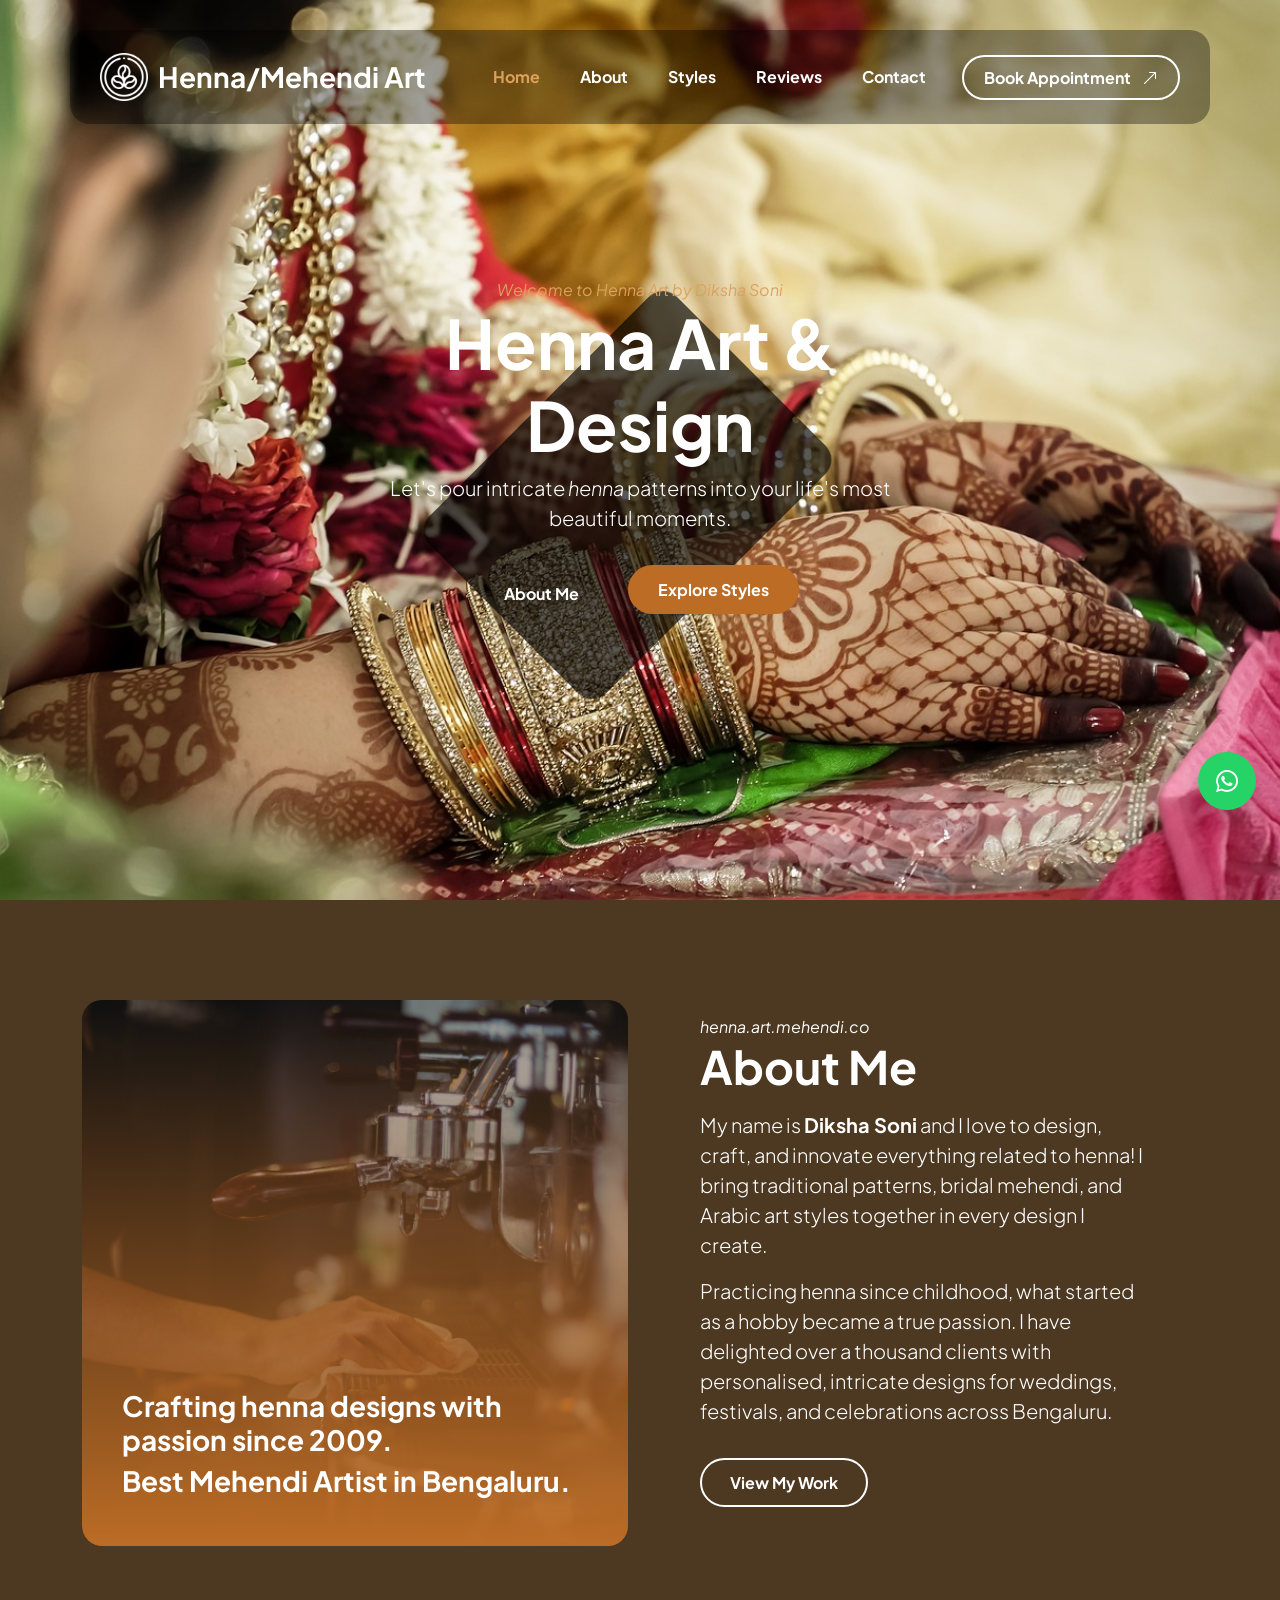
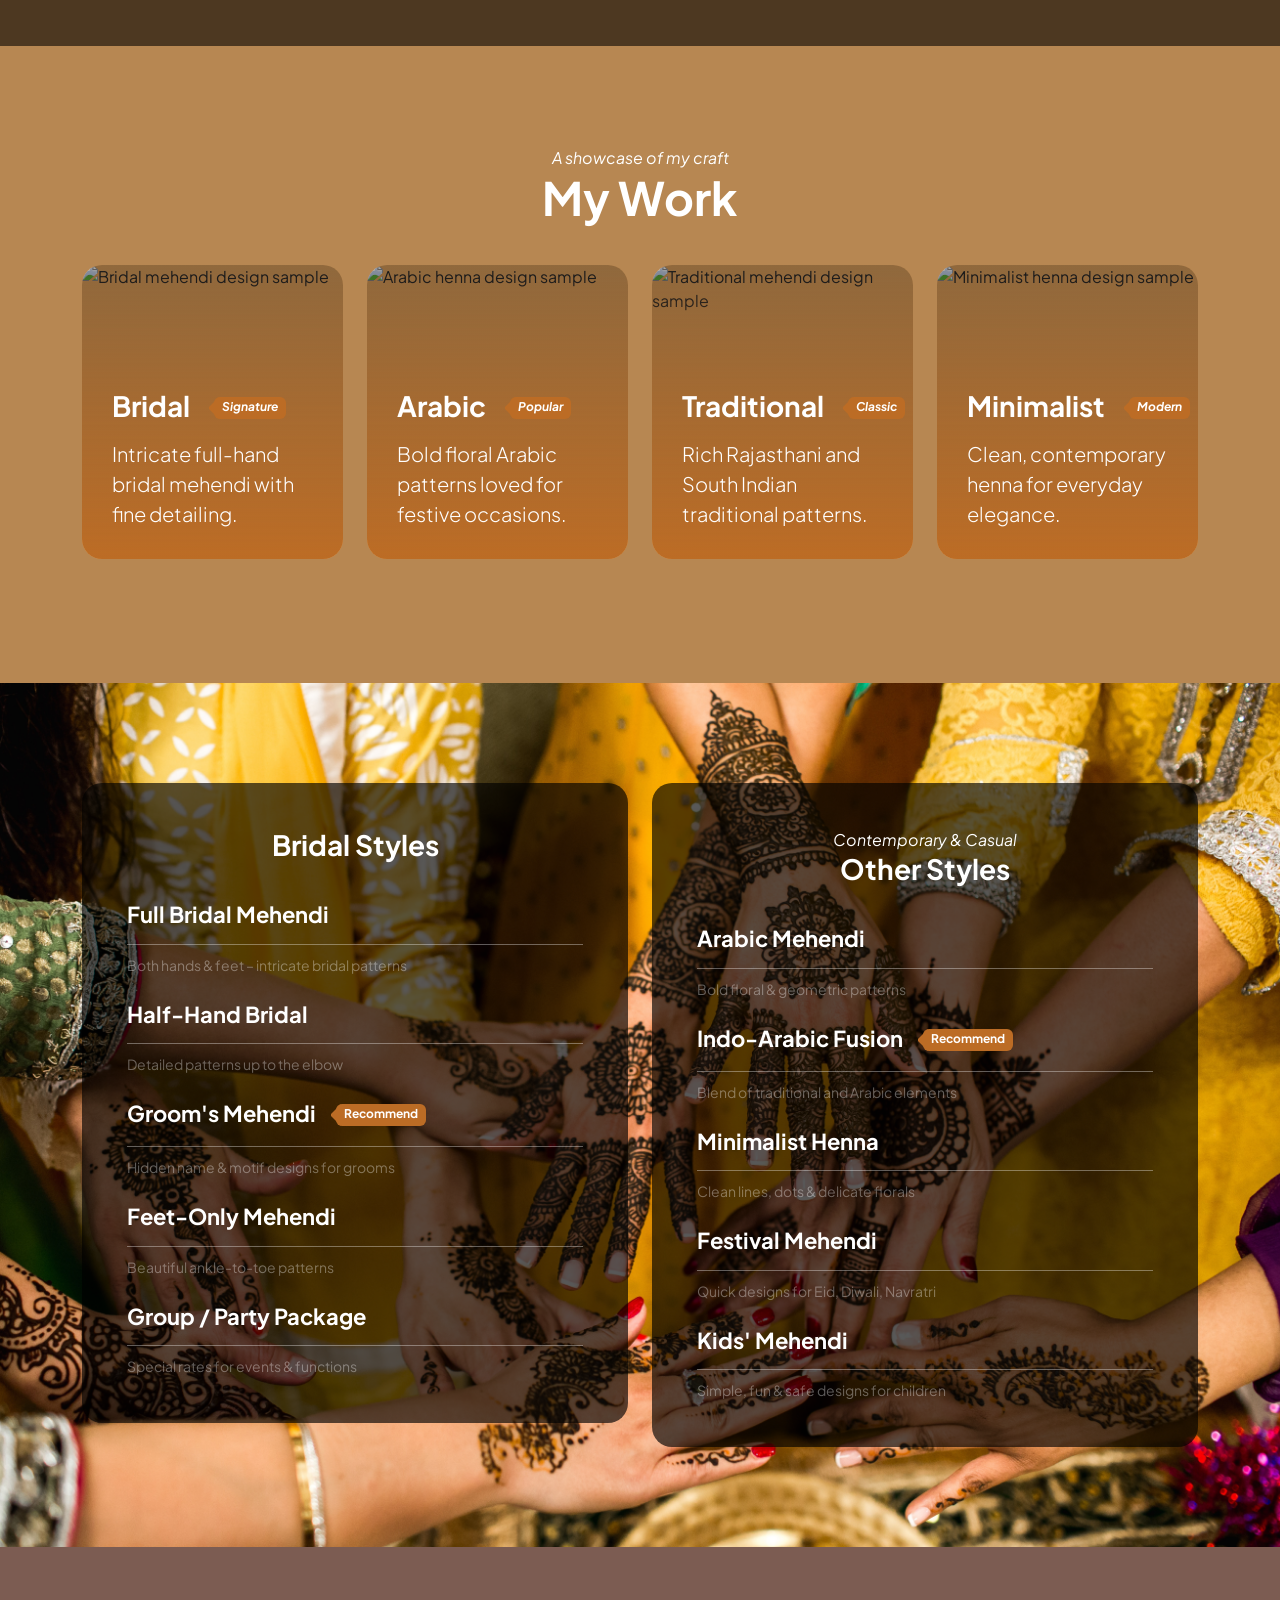
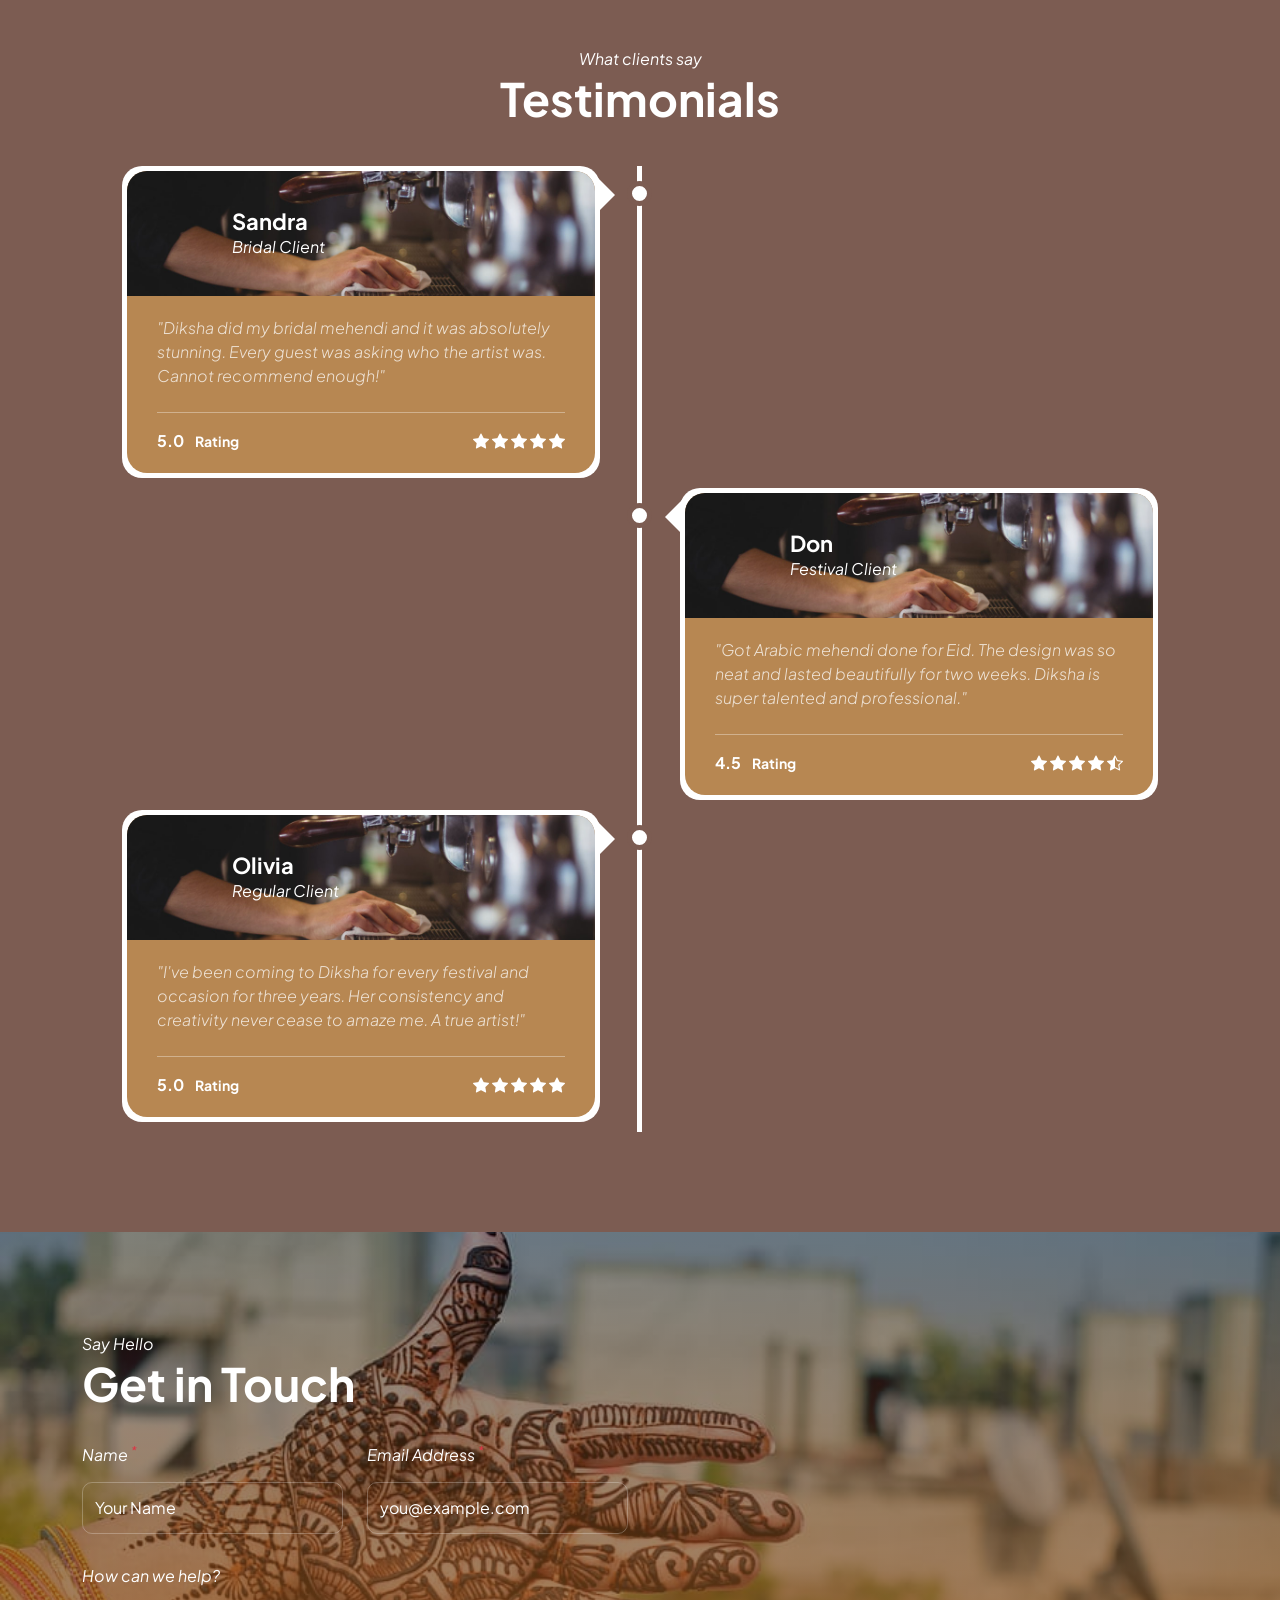
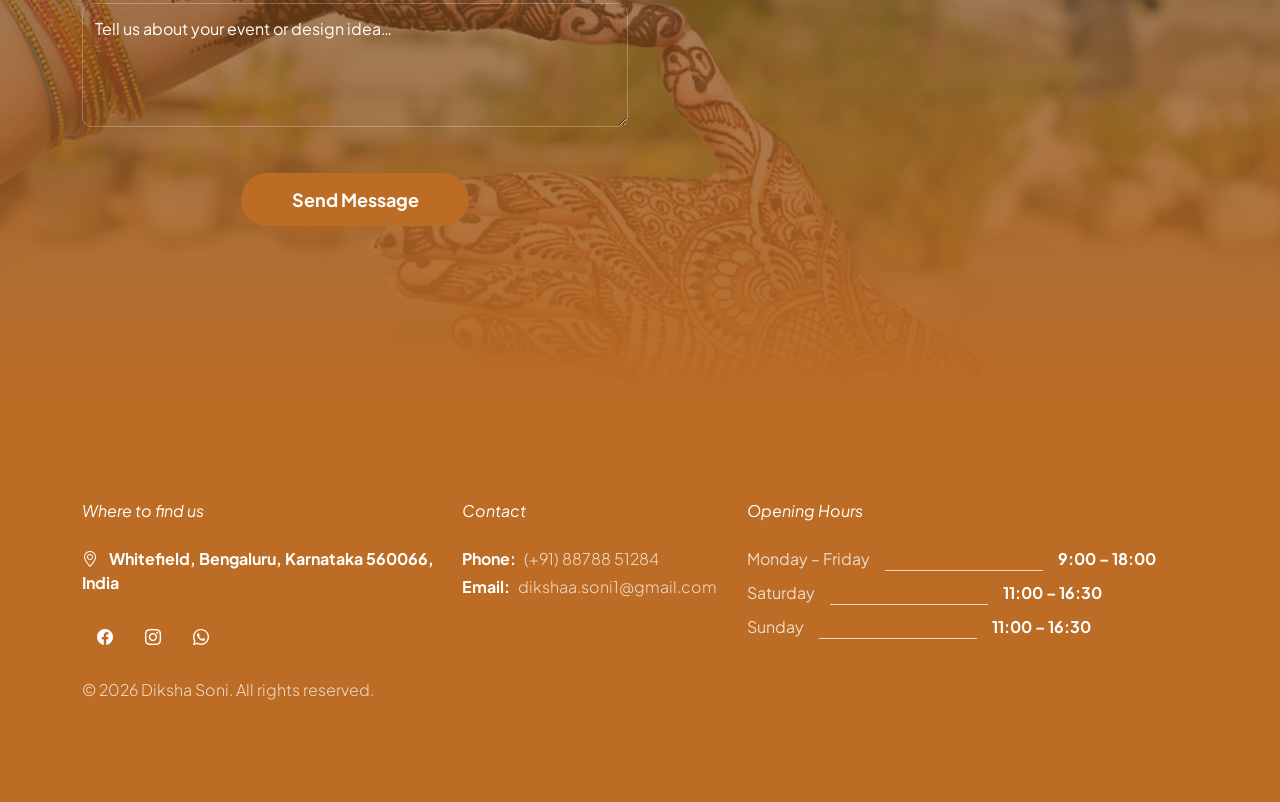
==== commit 98c31c51: "fixed map" ====
--- a/index.html
+++ b/index.html
@@ -587,10 +587,13 @@
           <div class="col-lg-6 col-12 mx-auto mt-5 mt-lg-0 ps-lg-5">
             <!-- Lazy-load the iframe to avoid render-blocking -->
             <iframe
-              src="<iframe src="https://www.google.com/maps/embed?pb=!1m18!1m12!1m3!1d3887.9643691439583!2d77.76530877329927!3d12.97413078734148!2m3!1f0!2f0!3f0!3m2!1i1024!2i768!4f13.1!3m3!1m2!1s0x3bae0db5a16111a9%3A0x828605aea9fd071d!2sMAGNOLIA%20by%20ND%20VENTURES%2C%20Phase-1!5e0!3m2!1sen!2sin!4v1778419048975!5m2!1sen!2sin" width="600" height="450" style="border:0;" allowfullscreen="" loading="lazy" referrerpolicy="no-referrer-when-downgrade"></iframe>"
+              src="https://www.google.com/maps/embed?pb=!1m18!1m12!1m3!1d3887.9643691439583!2d77.76530877329927!3d12.97413078734148!2m3!1f0!2f0!3f0!3m2!1i1024!2i768!4f13.1!3m3!1m2!1s0x3bae0db5a16111a9%3A0x828605aea9fd071d!2sMAGNOLIA%20by%20ND%20VENTURES%2C%20Phase-1!5e0!3m2!1sen!2sin!4v1778419048975!5m2!1sen!2sin"
               class="google-map"
               title="Diksha Soni Mehendi Art location on Google Maps"
-              allowfullscreen
+              width="100%"
+              height="450"
+              style="border:0;"
+              allowfullscreen=""
               loading="lazy"
               referrerpolicy="no-referrer-when-downgrade">
             </iframe>
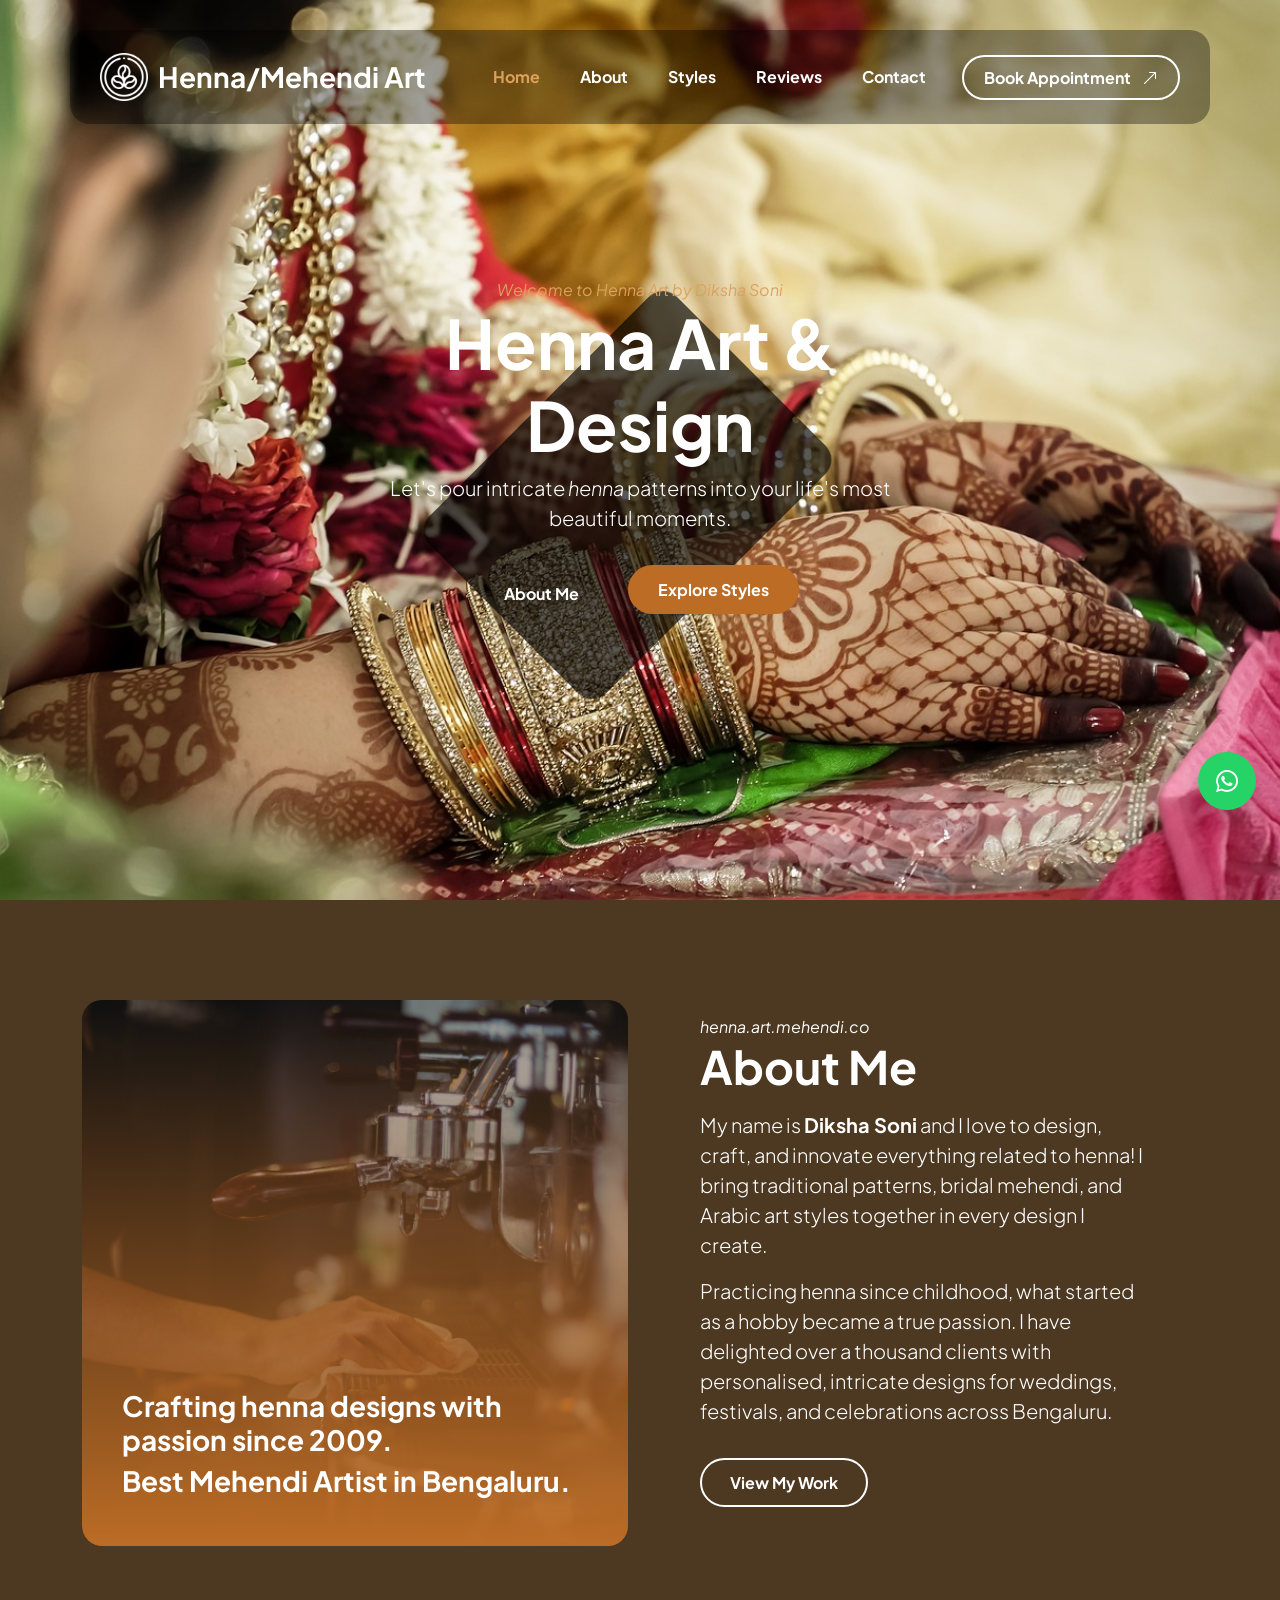
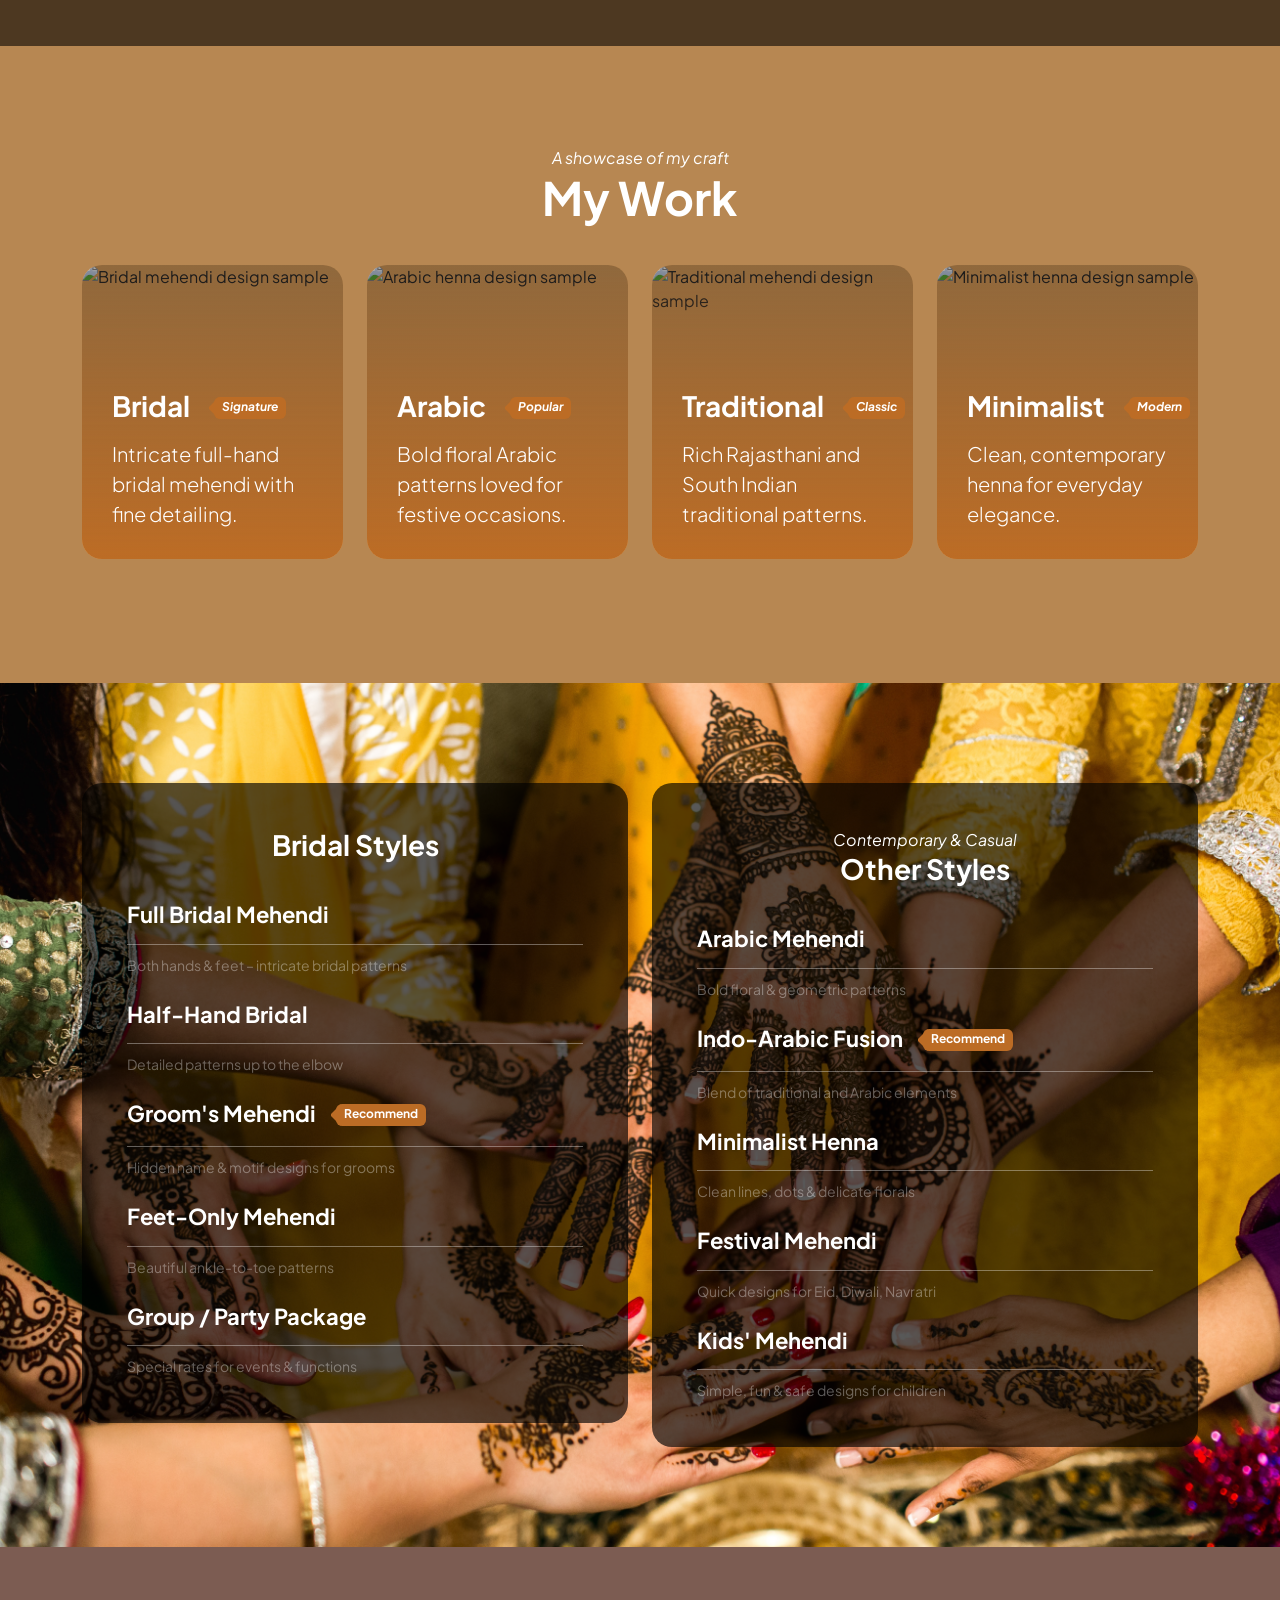
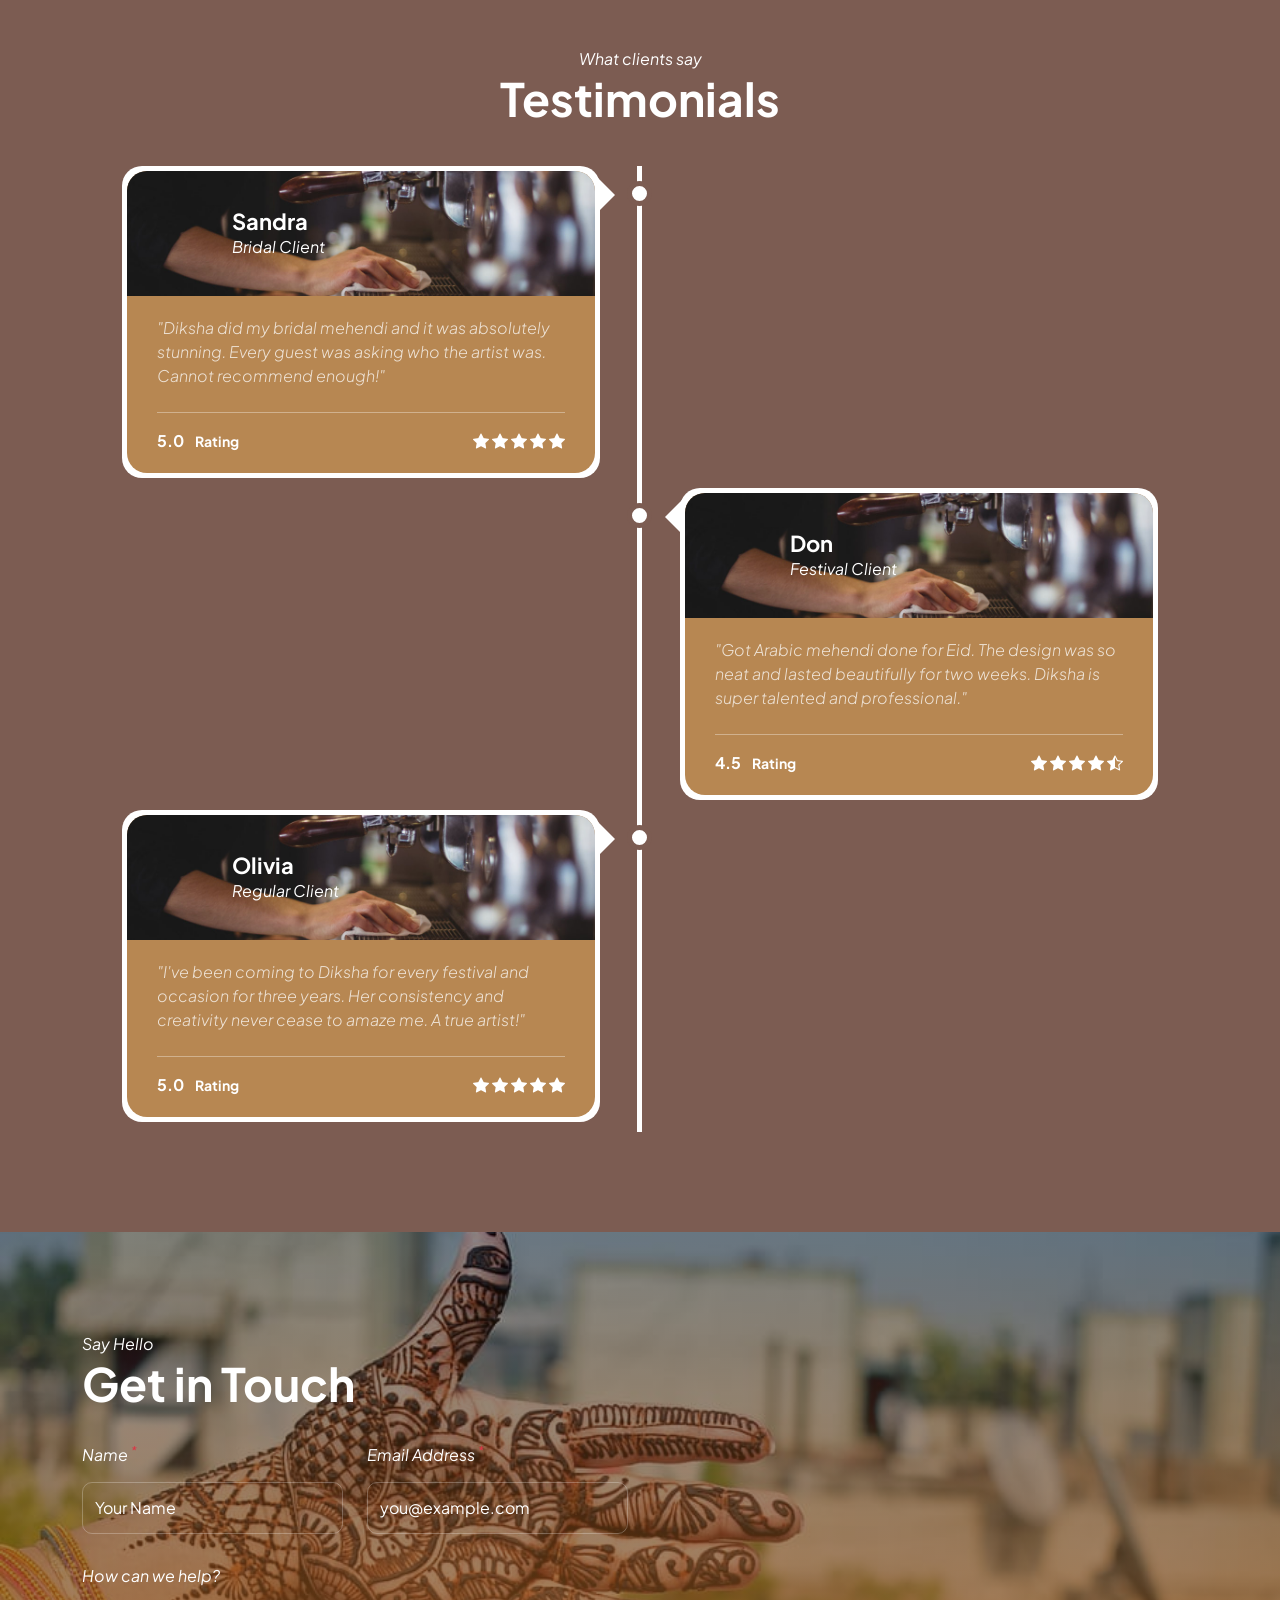
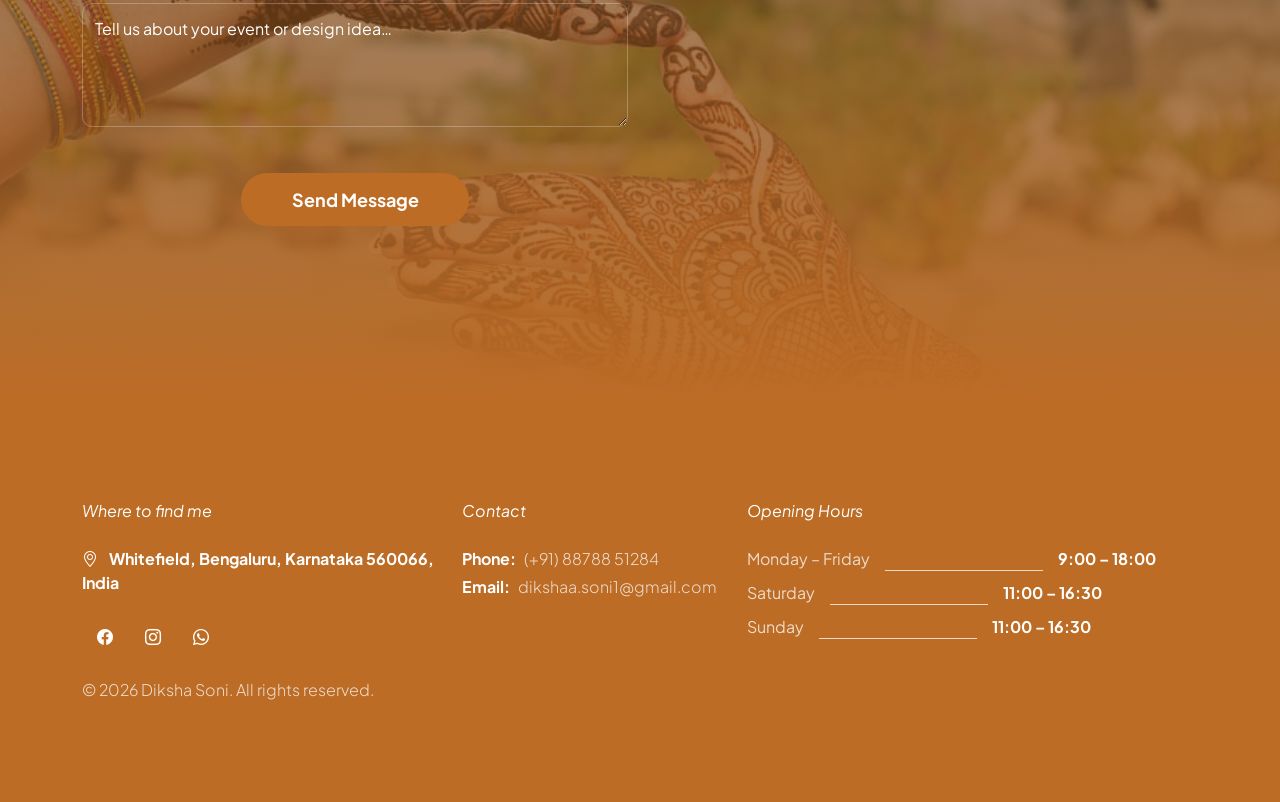
==== commit 17cf4ec2: "bug fixes" ====
--- a/index.html
+++ b/index.html
@@ -612,7 +612,7 @@
         <div class="row">
 
           <div class="col-lg-4 col-12 me-auto">
-            <em class="text-white d-block mb-4">Where to find us</em>
+            <em class="text-white d-block mb-4">Where to find me</em>
             <address>
               <strong class="text-white">
                 <i class="bi-geo-alt me-2" aria-hidden="true"></i>
@@ -622,7 +622,8 @@
 
             <ul class="social-icon mt-4" aria-label="Social media links">
               <li class="social-icon-item">
-                <a href="https://www.facebook.com/share/1B88kzZTL8/" class="social-icon-link bi-facebook" aria-label="Facebook" rel="noopener"></a>
+                <a href="https://www.facebook.com/share/1B88kzZTL8/" target="_blank" rel="noopener noreferrer"
+                   class="social-icon-link bi-facebook" aria-label="Facebook"></a>
               </li>
               <li class="social-icon-item">
                 <a href="https://www.instagram.com/diksha_mehendiarts/" target="_blank" rel="noopener noreferrer"
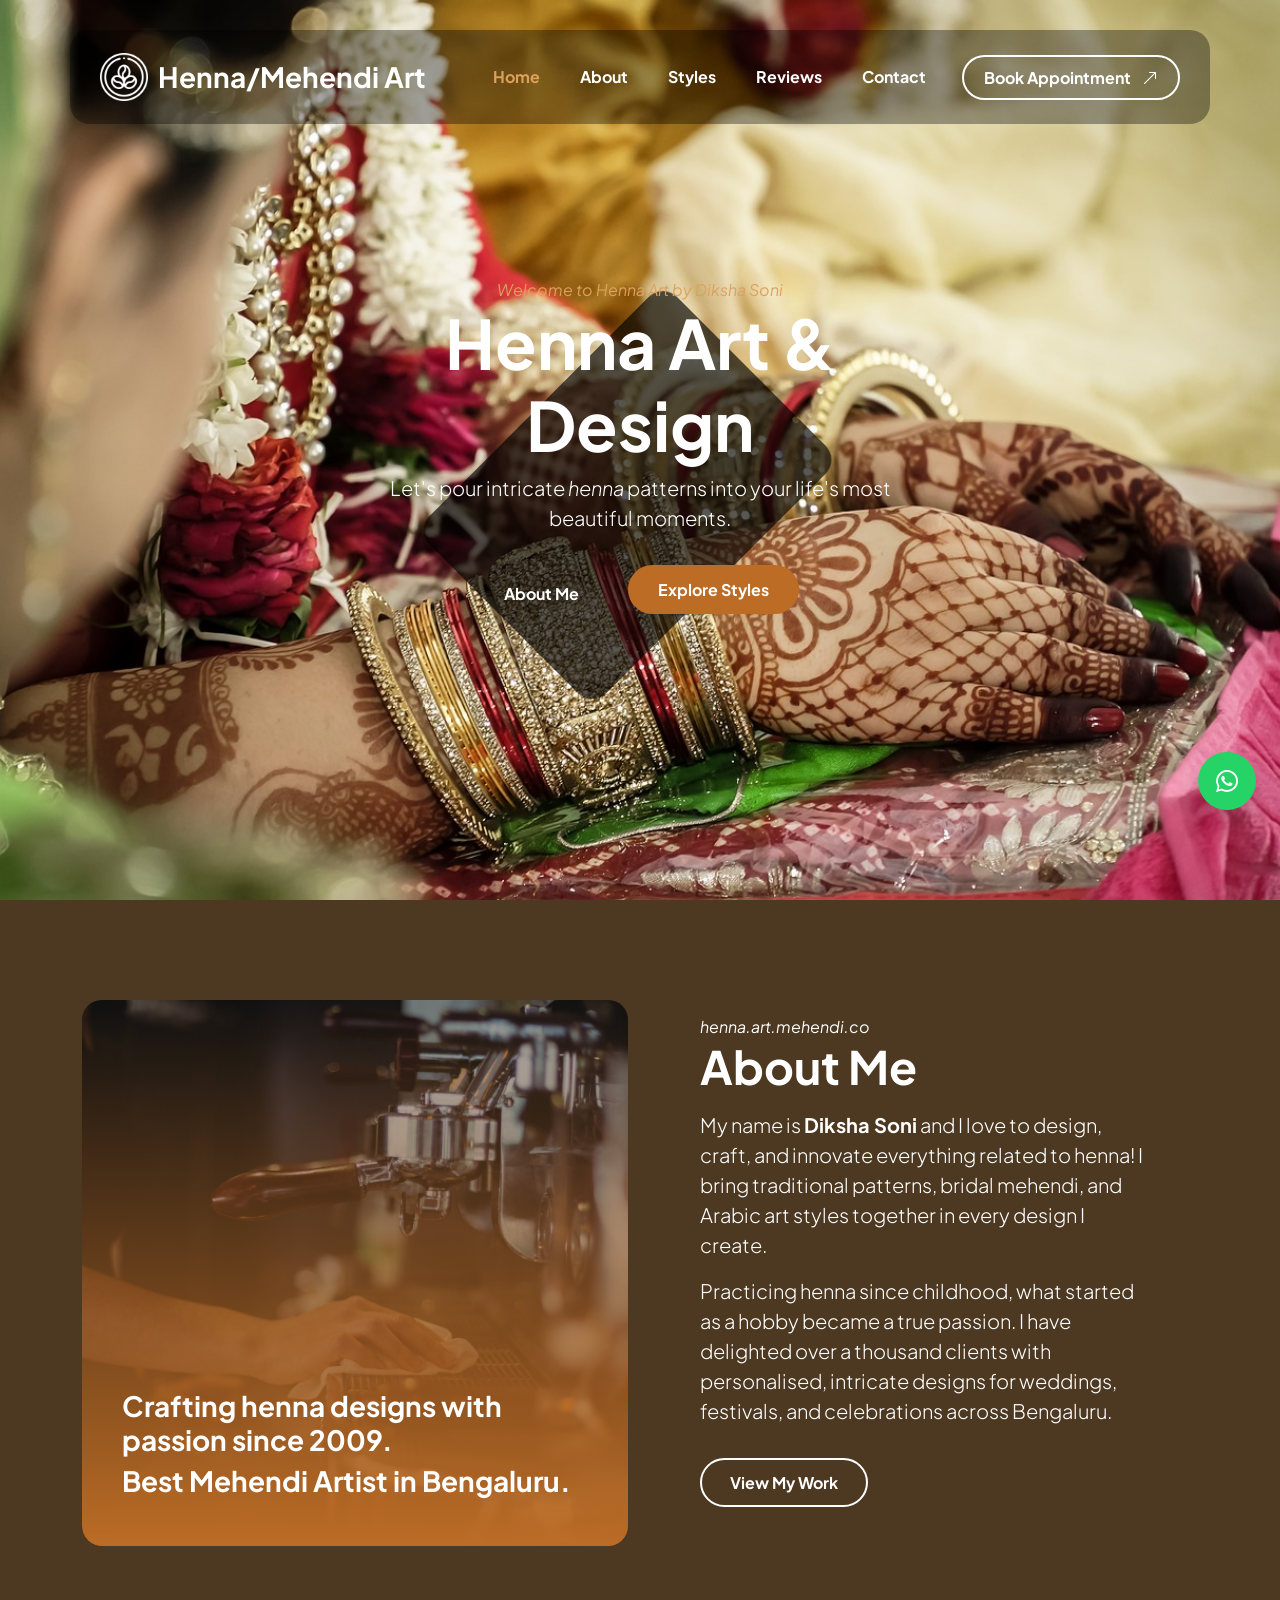
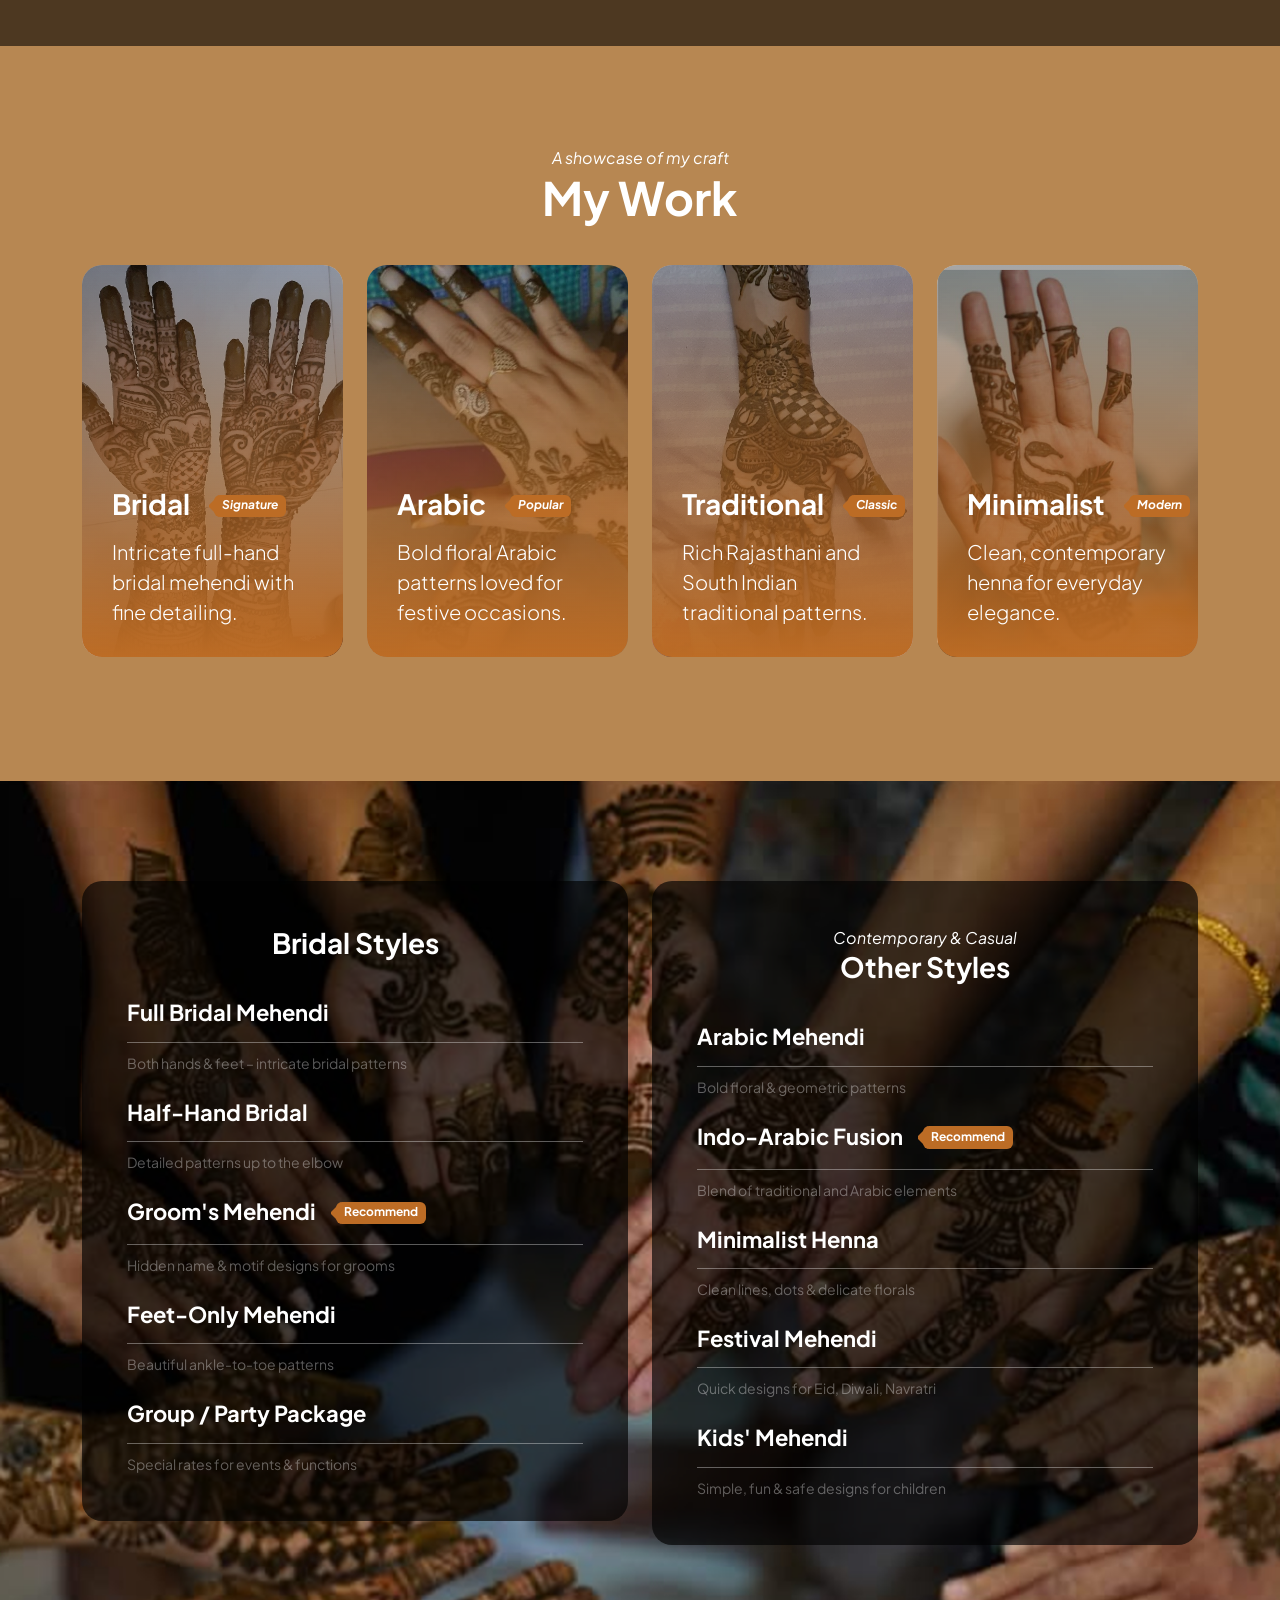
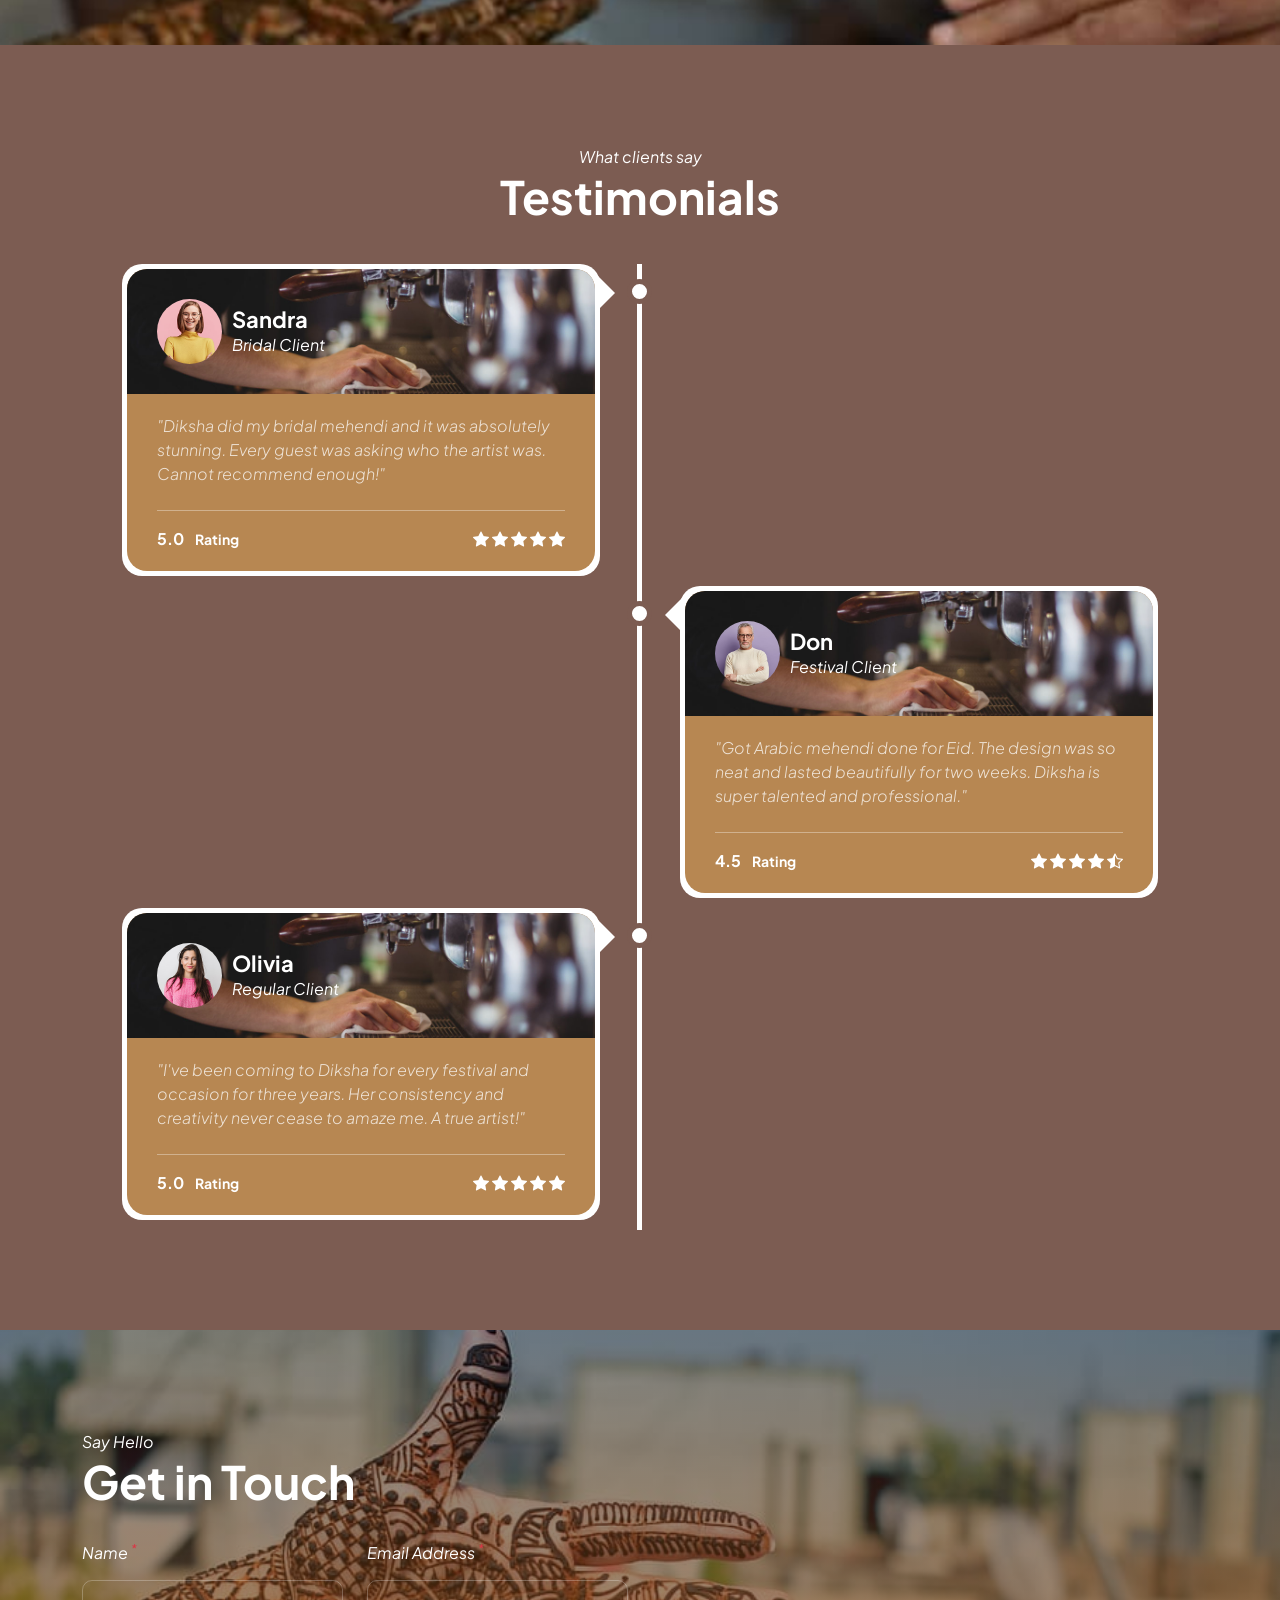
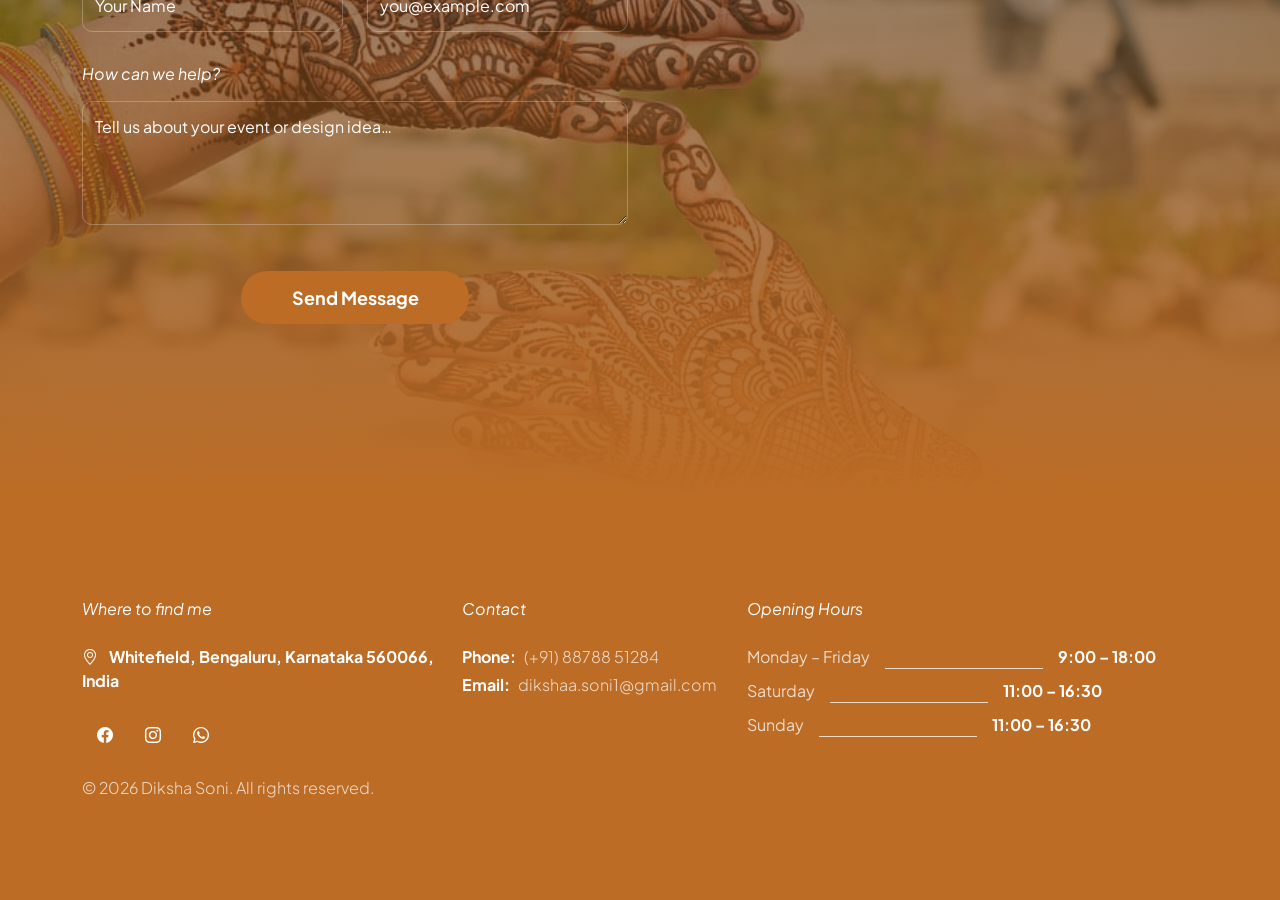
==== commit d903f91b: "whatsapp integration on get in touch" ====
--- a/index.html
+++ b/index.html
@@ -554,7 +554,7 @@
           </div>
 
           <div class="col-lg-6 col-12">
-            <form action="#" method="post" class="custom-form contact-form"
+            <form id="whatsapp-contact-form" action="#" method="post" class="custom-form contact-form"
                   role="form" novalidate>
               <div class="row">
                 <div class="col-lg-6 col-12">
@@ -680,6 +680,36 @@
   <script src="js/vegas.min.js"></script>
   <script src="js/main.js"></script>
 
+  <script>
+    document.addEventListener('DOMContentLoaded', function () {
+      var form = document.getElementById('whatsapp-contact-form');
+      if (!form) return;
+
+      form.addEventListener('submit', function (event) {
+        event.preventDefault();
+
+        if (!form.checkValidity()) {
+          form.reportValidity();
+          return;
+        }
+
+        var name = form.querySelector('[name="name"]').value.trim();
+        var email = form.querySelector('[name="email"]').value.trim();
+        var message = form.querySelector('[name="message"]').value.trim();
+
+        var rawWhatsAppMessage = 'Hi Diksha, I would like to get in touch about a mehendi appointment.\n\n'
+          + 'Name: ' + name + '\n'
+          + 'Email: ' + email + '\n'
+          + 'Message: ' + (message || 'None');
+
+        var whatsappNumber = '918878851284';
+        var whatsappUrl = 'https://wa.me/' + whatsappNumber + '?text=' + encodeURIComponent(rawWhatsAppMessage);
+
+        window.location.href = whatsappUrl;
+      });
+    });
+  </script>
+
   <a href="https://wa.me/918878851284?text=Hi%20Diksha%2C%20I%20would%20like%20to%20book%20a%20mehendi%20appointment." target="_blank" rel="noopener noreferrer" class="whatsapp-float" aria-label="Chat on WhatsApp">
     <i class="bi-whatsapp" aria-hidden="true"></i>
   </a>
--- a/css/mehendi.css
+++ b/css/mehendi.css
@@ -670,9 +670,41 @@
 
 .booking-form { padding: 55px 65px; }
 
-.booking-form-image-wrap { position: relative; height: 100%; }
-
-.booking-form-image { width: 100%; height: 100%; object-fit: cover; }
+.booking-form-image-wrap {
+  position: relative;
+  min-height: 520px;
+}
+
+.booking-form-image {
+  width: 100%;
+  height: 100%;
+  min-height: 100%;
+  object-fit: cover;
+}
+
+@media screen and (max-width: 991px) {
+  .booking-form-wrap {
+    margin-top: 60px;
+  }
+
+  .booking-form {
+    padding: 45px 35px;
+  }
+
+  .booking-form-image-wrap {
+    min-height: 360px;
+  }
+}
+
+@media screen and (max-width: 767px) {
+  .booking-form {
+    padding: 35px 25px;
+  }
+
+  .booking-form-image-wrap {
+    min-height: 280px;
+  }
+}
 
 .booking-form-text span {
   color: var(--white-color);
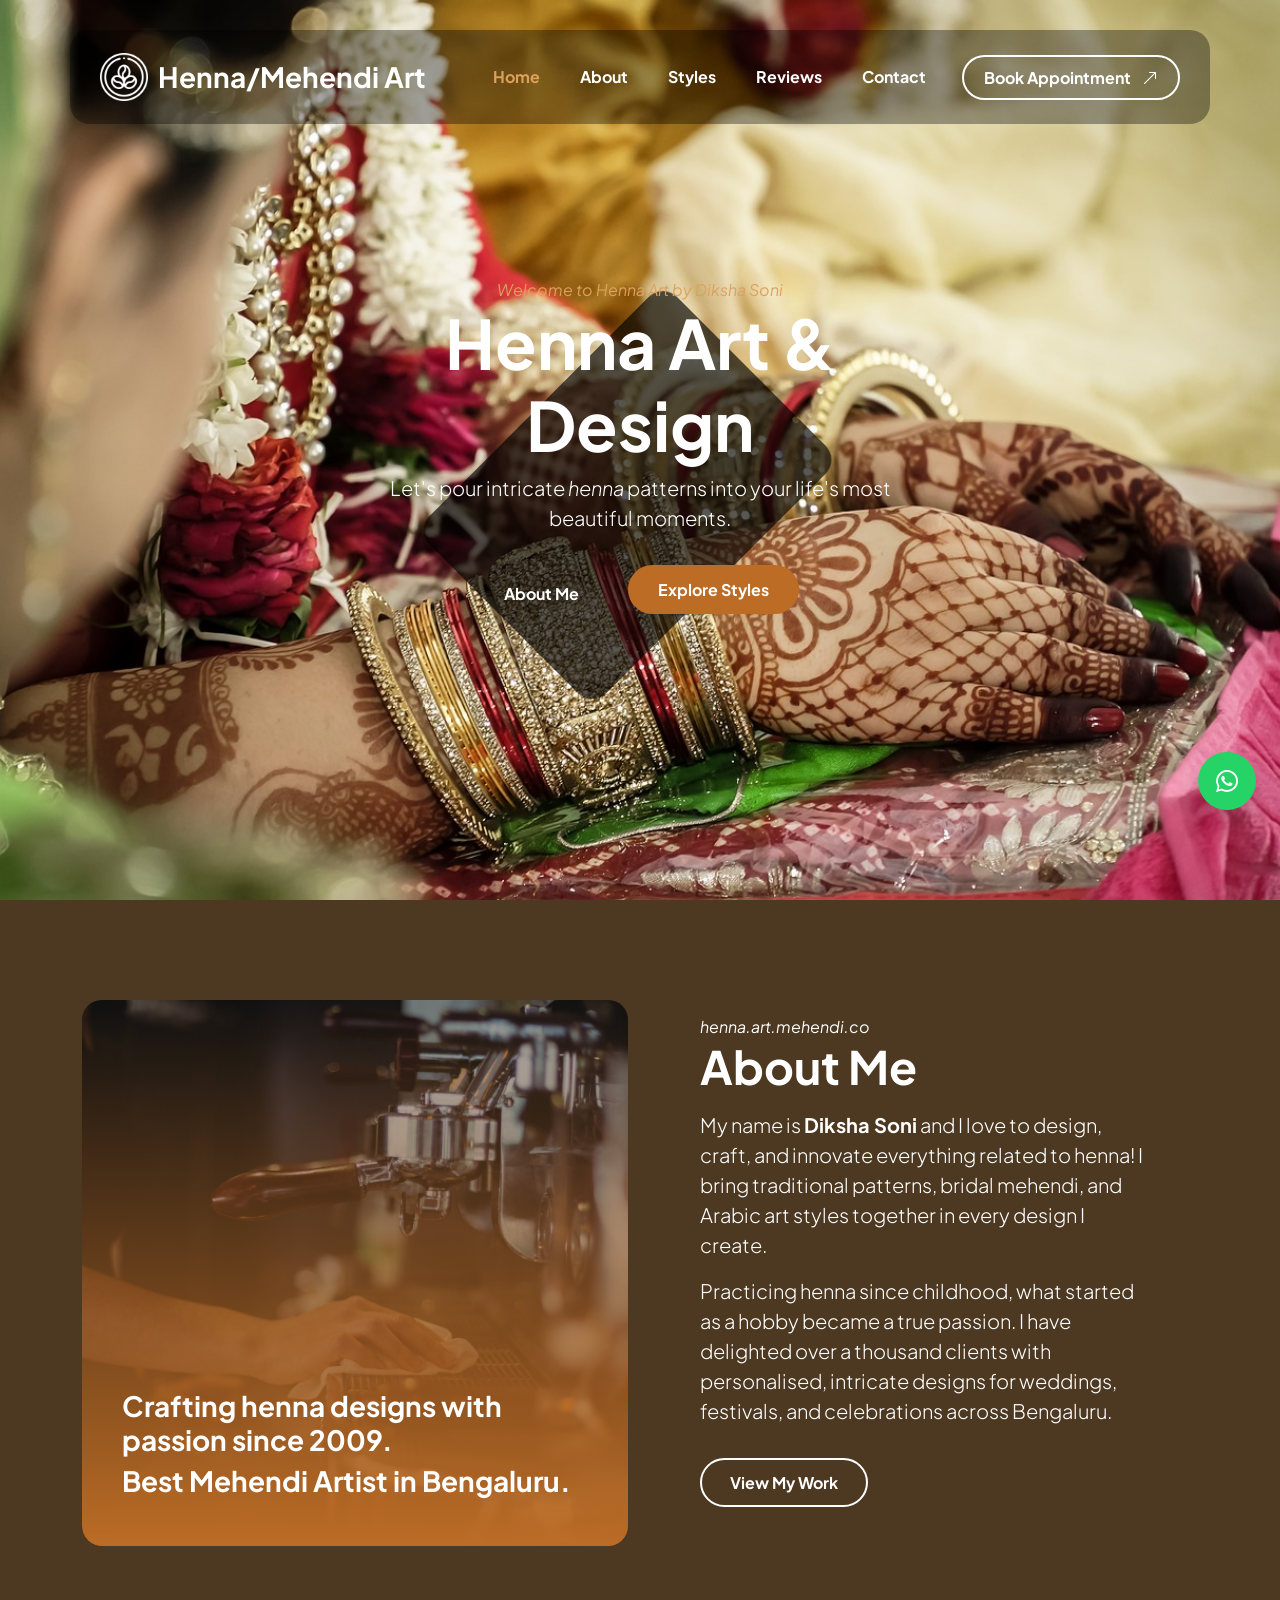
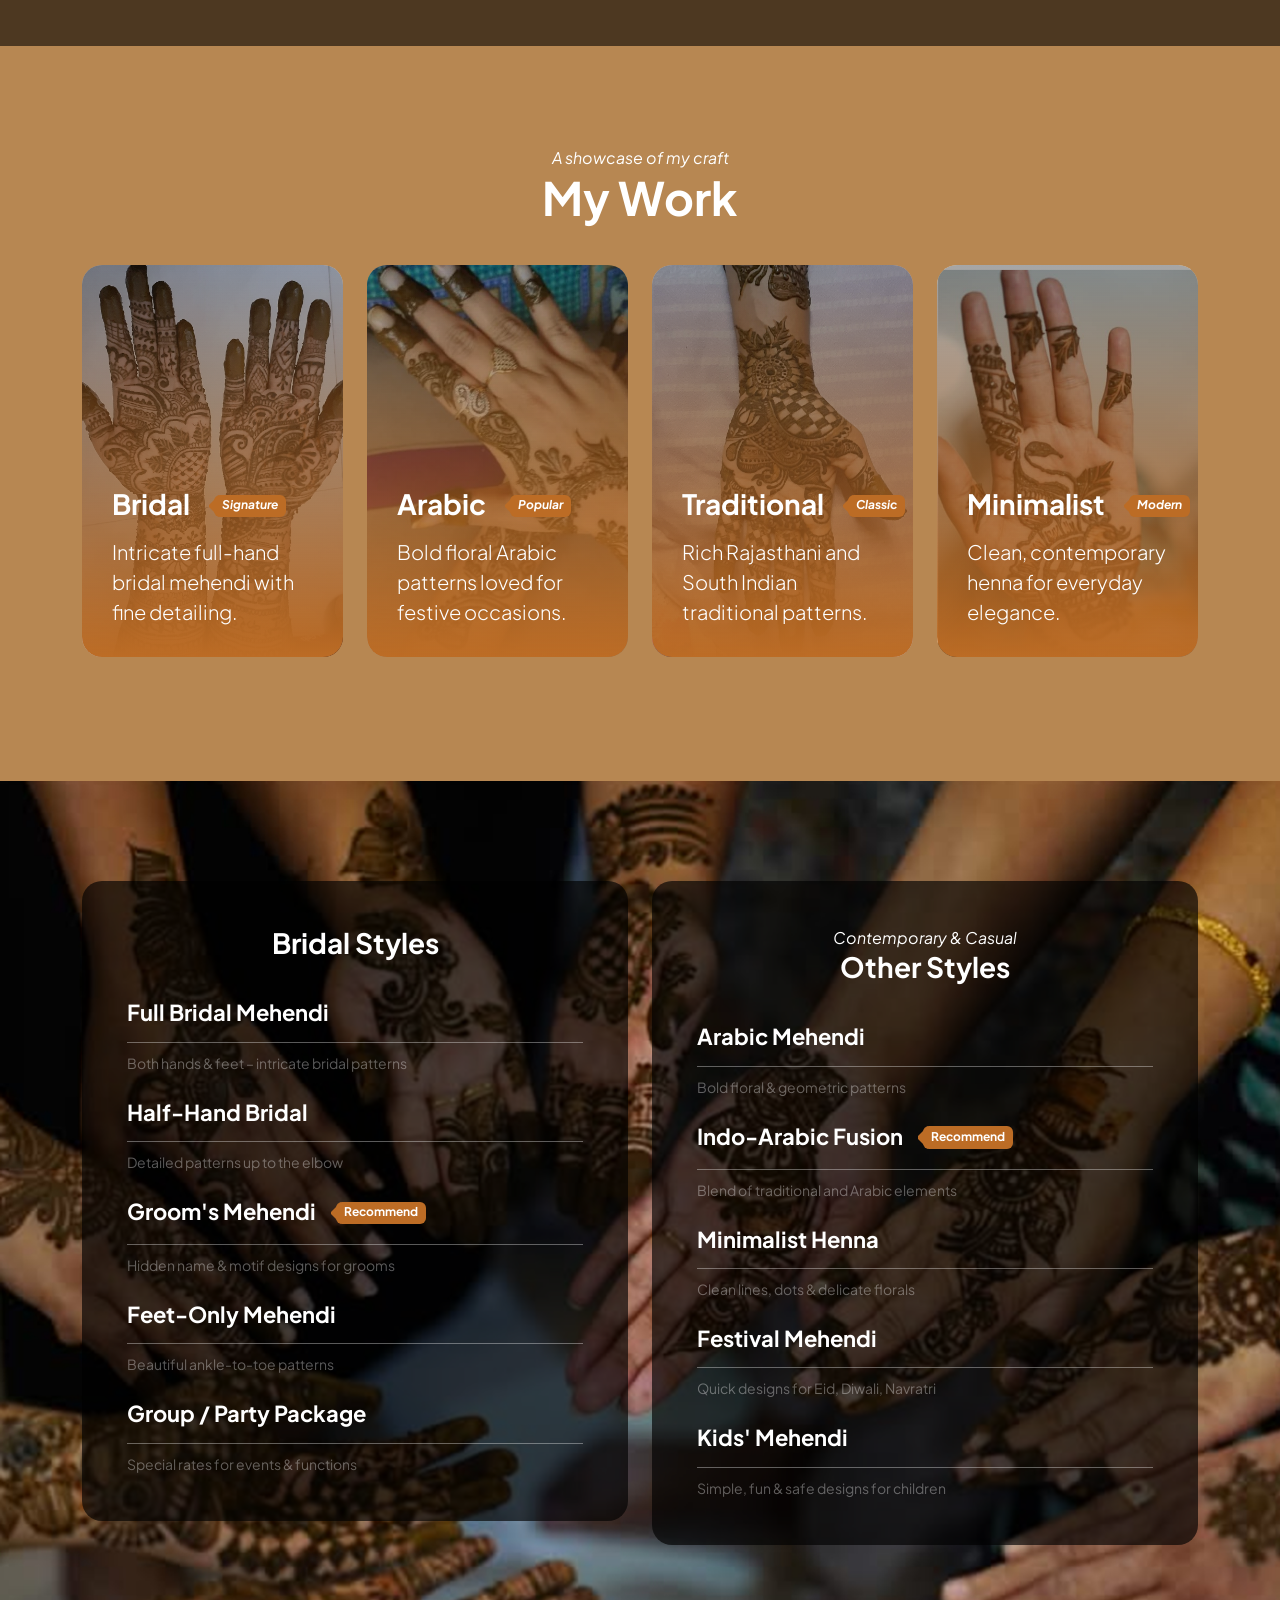
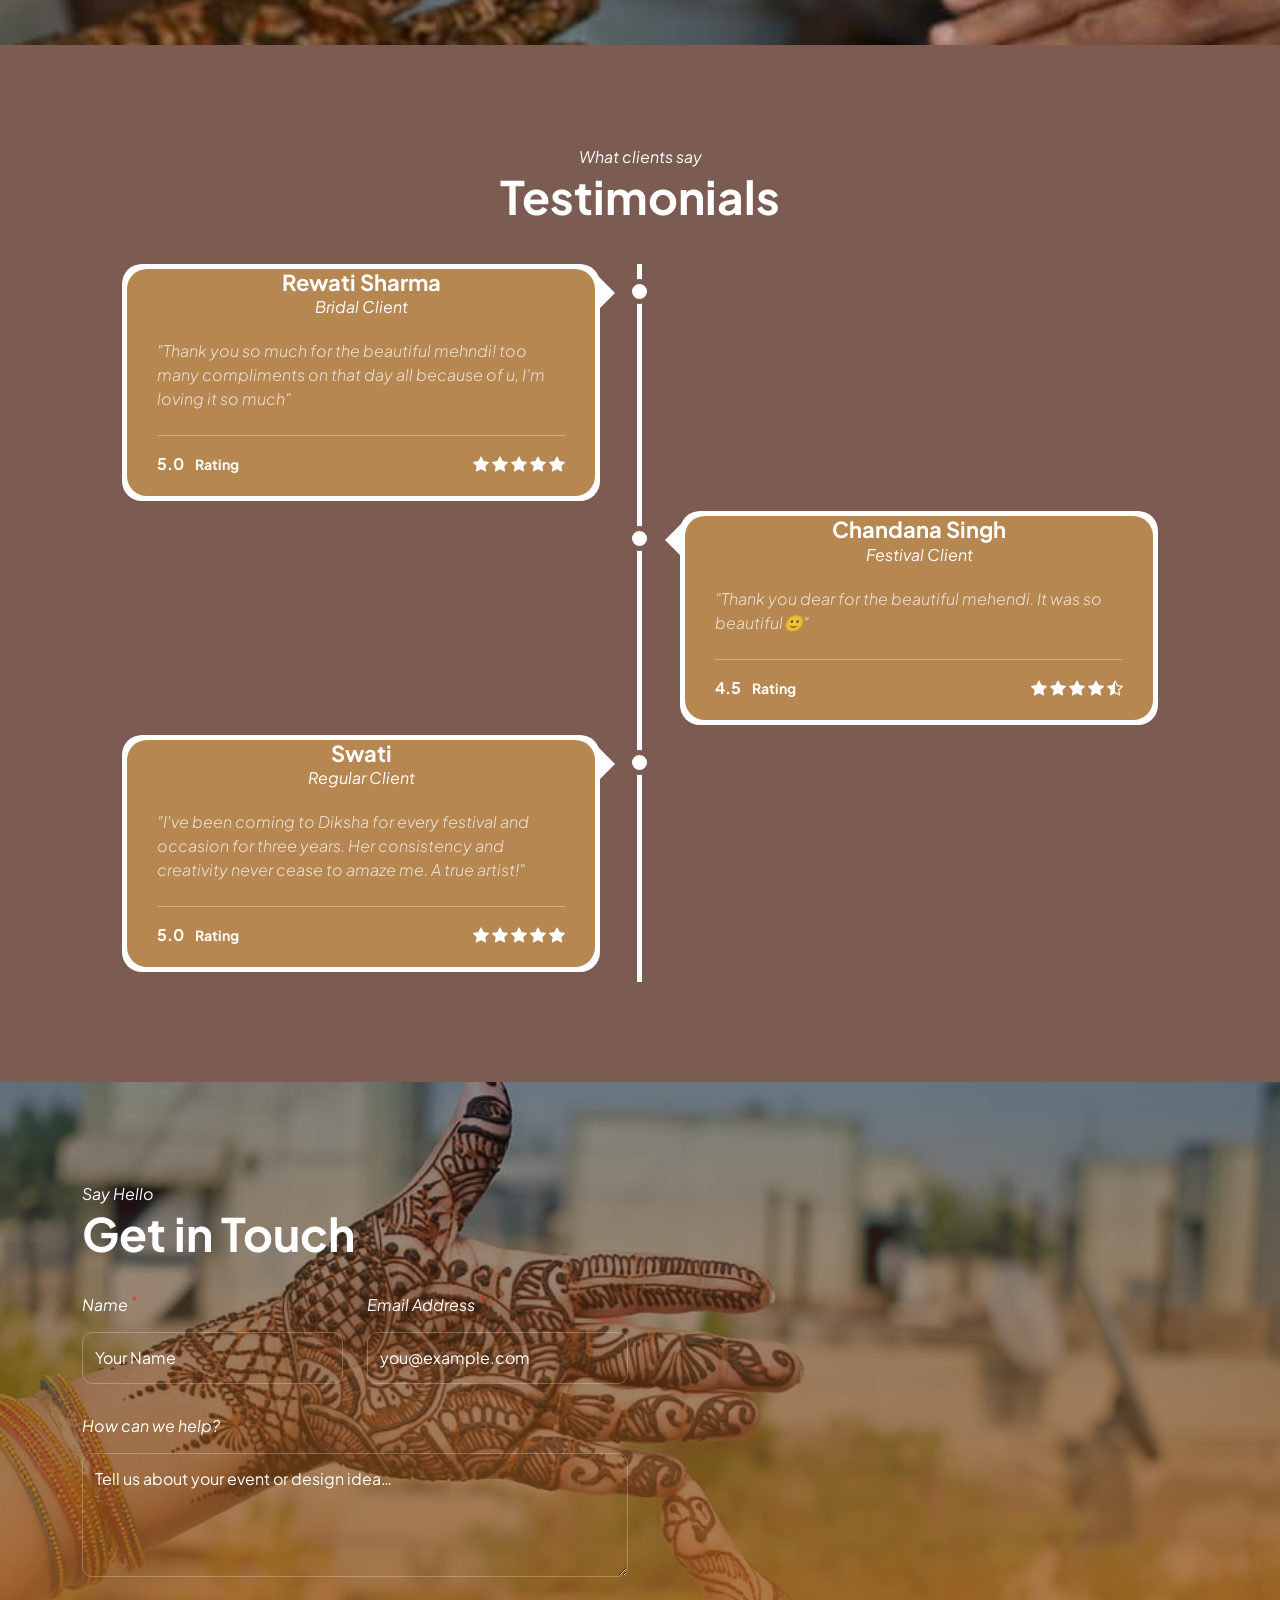
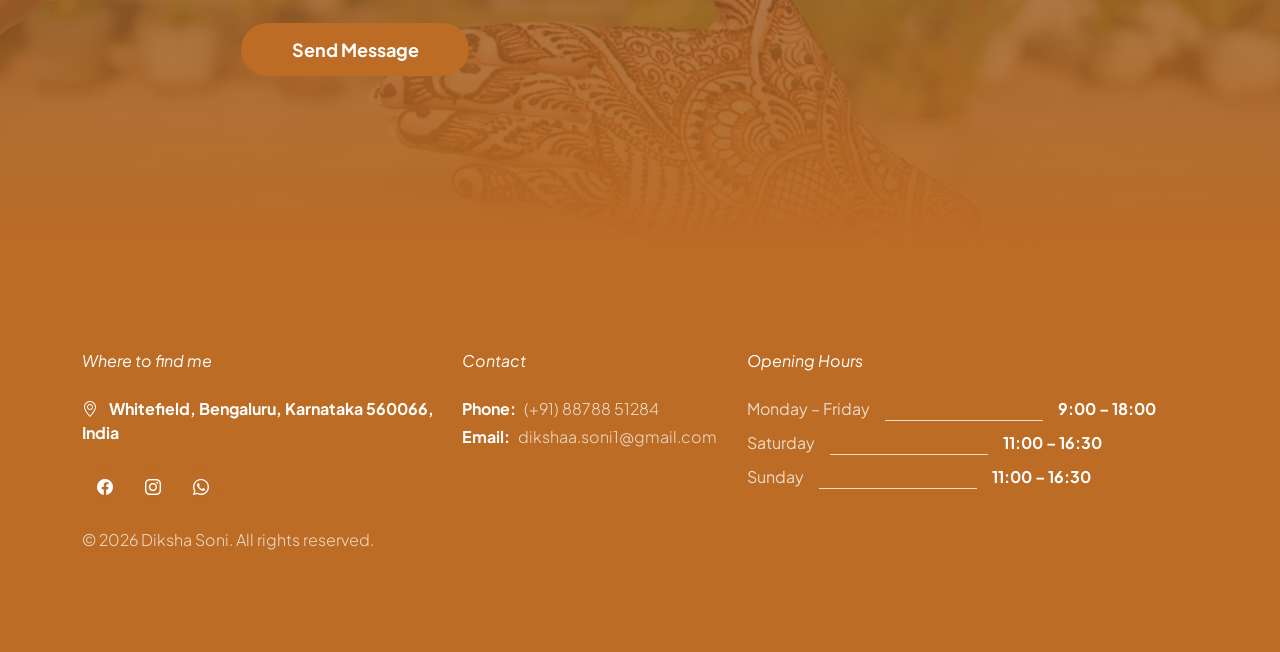
==== commit 2a63d73f: "cleaned and added reviews" ====
--- a/index.html
+++ b/index.html
@@ -10,11 +10,11 @@
   <meta name="keywords" content="mehendi artist Bengaluru, henna artist Bangalore, bridal mehendi, Arabic mehendi, traditional henna design, Diksha Soni mehendi">
   <meta name="author" content="Diksha Soni">
   <meta name="robots" content="index, follow">
-  <link rel="canonical" href="https://dikshasoni-mehendi.github.io/">
+  <link rel="canonical" href="https://dikshasoni298.github.io/">
 
   <!-- ═══ OPEN GRAPH (Facebook / WhatsApp) ════════════════════════ -->
   <meta property="og:type"        content="website">
-  <meta property="og:url"         content="https://dikshasoni-mehendi.github.io/">
+  <meta property="og:url"         content="https://dikshasoni298.github.io/">
   <meta property="og:title"       content="Diksha Soni – Henna &amp; Mehendi Artist in Bengaluru">
   <meta property="og:description" content="Intricate bridal, Arabic and traditional mehendi designs. Over 15 years of passion. Book your appointment in Bengaluru.">
   <meta property="og:image"       content="images/happy-waitress-giving-coffee-customers-while-serving-them-coffee-shop.jpg">
@@ -34,7 +34,7 @@
     "@type": "LocalBusiness",
     "name": "Henna & Mehendi Art by Diksha Soni",
     "description": "Professional mehendi artist offering bridal, Arabic and traditional henna designs in Bengaluru since 2009.",
-    "url": "https://dikshasoni-mehendi.github.io/",
+    "url": "https://dikshasoni298.github.io/",
     "telephone": "+918878851284",
     "email": "dikshaa.soni1@gmail.com",
     "address": {
@@ -445,18 +445,18 @@
             <div class="timeline-container timeline-container-left" role="listitem">
               <div class="timeline-content">
                 <div class="reviews-block">
-                  <div class="reviews-block-image-wrap d-flex align-items-center">
-                    <img src="images/reviews/young-woman-with-round-glasses-yellow-sweater.jpg"
+                  <div class="d-flex align-items-center">
+                    <!-- <img src="images/reviews/young-woman-with-round-glasses-yellow-sweater.jpg"
                          class="reviews-block-image img-fluid"
-                         alt="Sandra, happy Mehendi client"
-                         loading="lazy" width="65" height="65">
-                    <div>
-                      <h6 class="text-white mb-0">Sandra</h6>
+                         alt="Rewati Sharma, happy Mehendi client"
+                         loading="lazy" width="65" height="65"> -->
+                    <div class="text-center w-100">
+                      <h6 class="text-white mb-0">Rewati Sharma</h6>
                       <em class="text-white">Bridal Client</em>
                     </div>
                   </div>
                   <div class="reviews-block-info">
-                    <p>"Diksha did my bridal mehendi and it was absolutely stunning. Every guest was asking who the artist was. Cannot recommend enough!"</p>
+                    <p>"Thank you so much for the beautiful mehndi! too many compliments on that day all because of u, I’m loving it so much"</p>
                     <div class="d-flex border-top pt-3 mt-4">
                       <strong class="text-white">5.0 <small class="ms-2">Rating</small></strong>
                       <div class="reviews-group ms-auto" aria-label="5 out of 5 stars">
@@ -476,18 +476,18 @@
             <div class="timeline-container timeline-container-right" role="listitem">
               <div class="timeline-content">
                 <div class="reviews-block">
-                  <div class="reviews-block-image-wrap d-flex align-items-center">
-                    <img src="images/reviews/senior-man-white-sweater-eyeglasses.jpg"
+                  <div class="d-flex align-items-center w-100">
+                    <!-- <img src="images/reviews/senior-man-white-sweater-eyeglasses.jpg"
                          class="reviews-block-image img-fluid"
                          alt="Don, satisfied Mehendi client"
-                         loading="lazy" width="65" height="65">
-                    <div>
-                      <h6 class="text-white mb-0">Don</h6>
+                         loading="lazy" width="65" height="65"> -->
+                    <div class="text-center w-100">
+                      <h6 class="text-white mb-0">Chandana Singh</h6>
                       <em class="text-white">Festival Client</em>
                     </div>
                   </div>
                   <div class="reviews-block-info">
-                    <p>"Got Arabic mehendi done for Eid. The design was so neat and lasted beautifully for two weeks. Diksha is super talented and professional."</p>
+                    <p>"Thank you dear for the beautiful mehendi. It was so beautiful🙂"</p>
                     <div class="d-flex border-top pt-3 mt-4">
                       <strong class="text-white">4.5 <small class="ms-2">Rating</small></strong>
                       <div class="reviews-group ms-auto" aria-label="4.5 out of 5 stars">
@@ -507,13 +507,13 @@
             <div class="timeline-container timeline-container-left" role="listitem">
               <div class="timeline-content">
                 <div class="reviews-block">
-                  <div class="reviews-block-image-wrap d-flex align-items-center">
-                    <img src="images/reviews/young-beautiful-woman-pink-warm-sweater-natural-look-smiling-portrait-isolated-long-hair.jpg"
+                  <div class="d-flex align-items-center w-100">
+                    <!-- <img src="images/reviews/young-beautiful-woman-pink-warm-sweater-natural-look-smiling-portrait-isolated-long-hair.jpg"
                          class="reviews-block-image img-fluid"
                          alt="Olivia, repeat Mehendi client"
-                         loading="lazy" width="65" height="65">
-                    <div>
-                      <h6 class="text-white mb-0">Olivia</h6>
+                         loading="lazy" width="65" height="65"> -->
+                    <div class="text-center w-100">
+                      <h6 class="text-white mb-0">Swati</h6>
                       <em class="text-white">Regular Client</em>
                     </div>
                   </div>
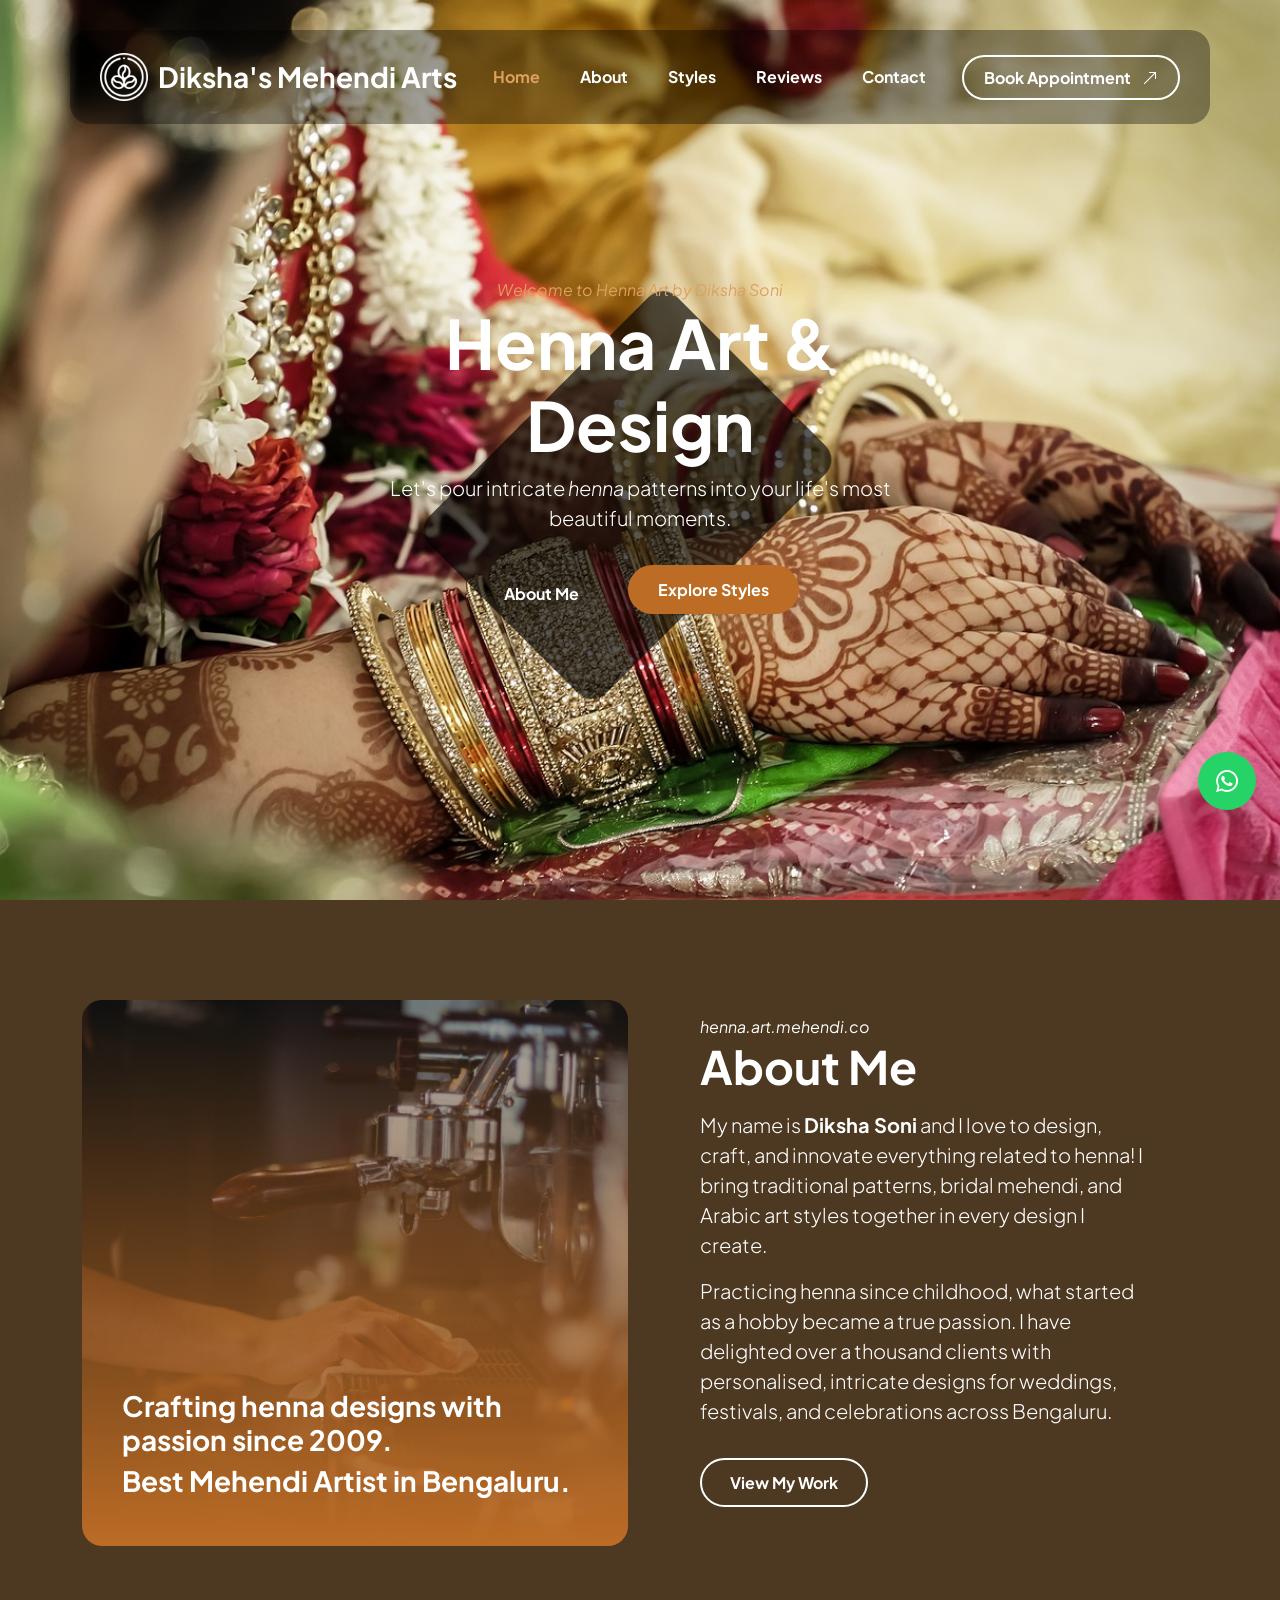
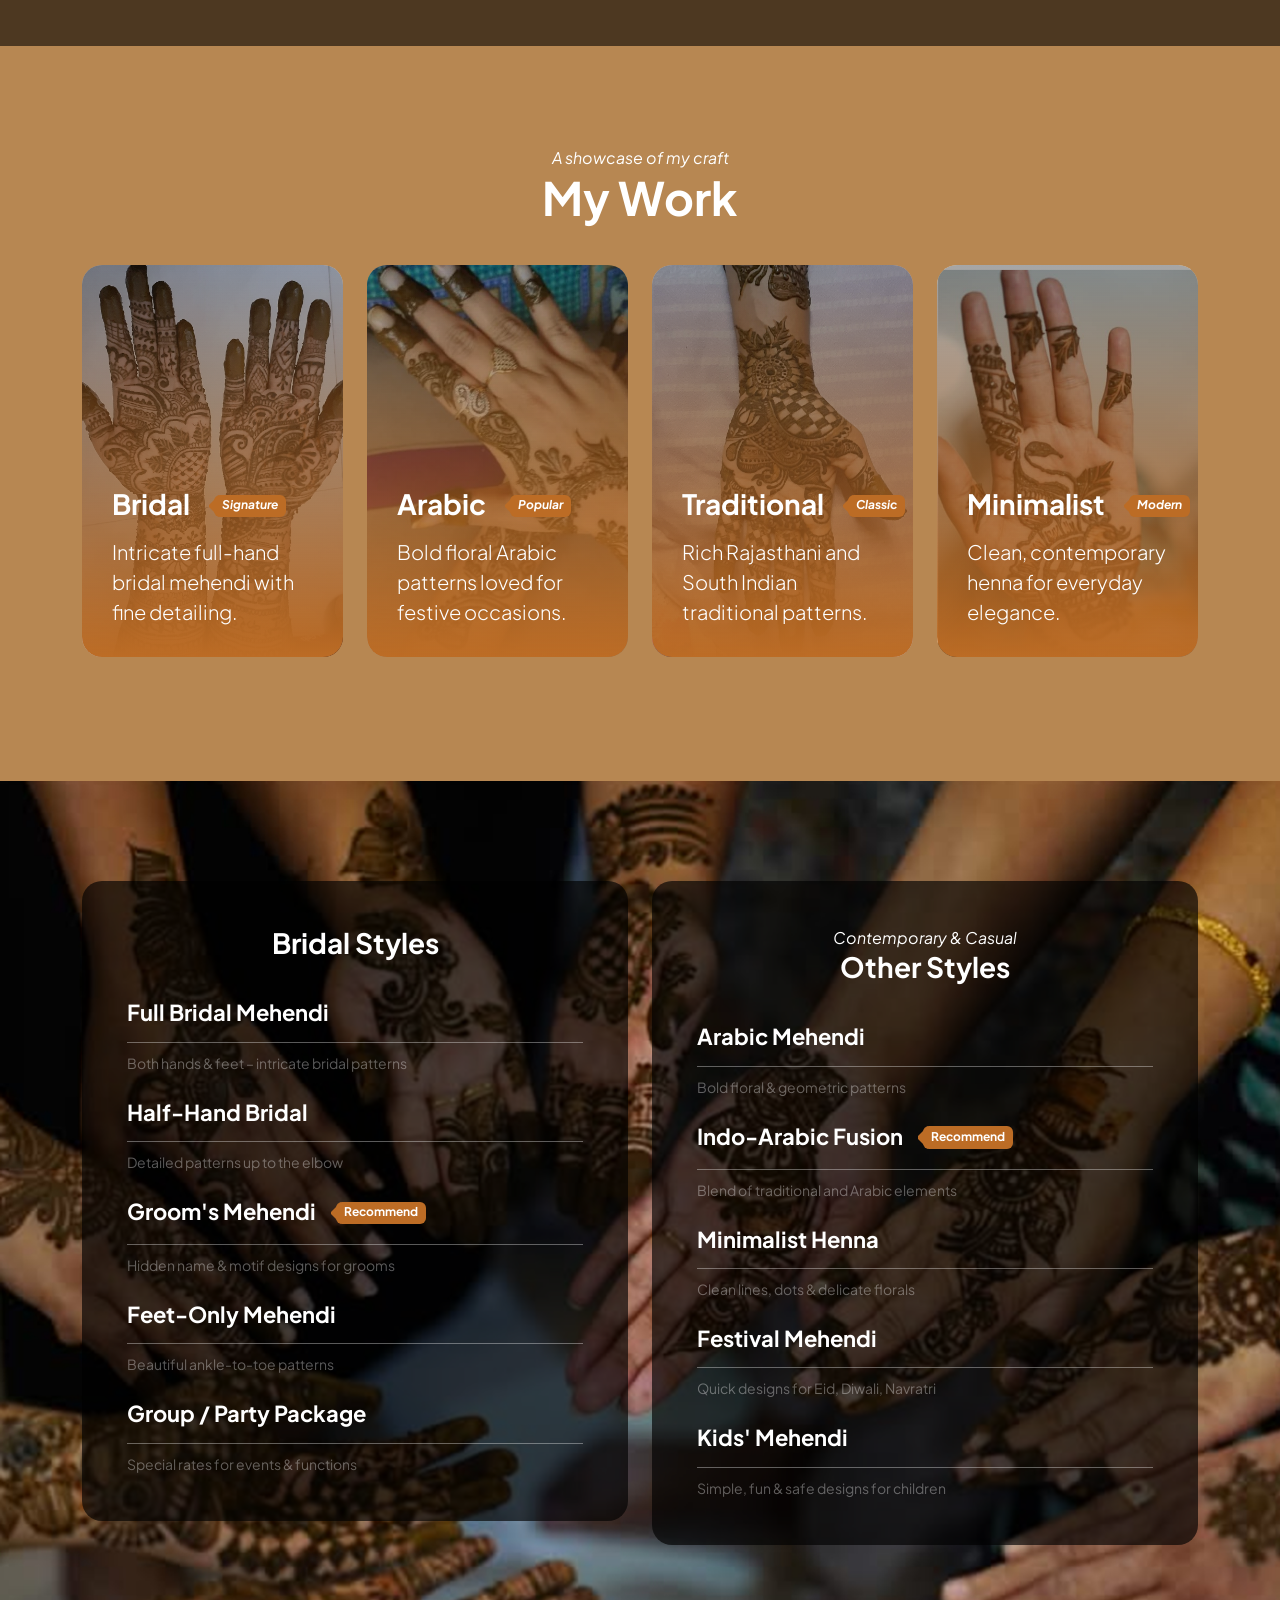
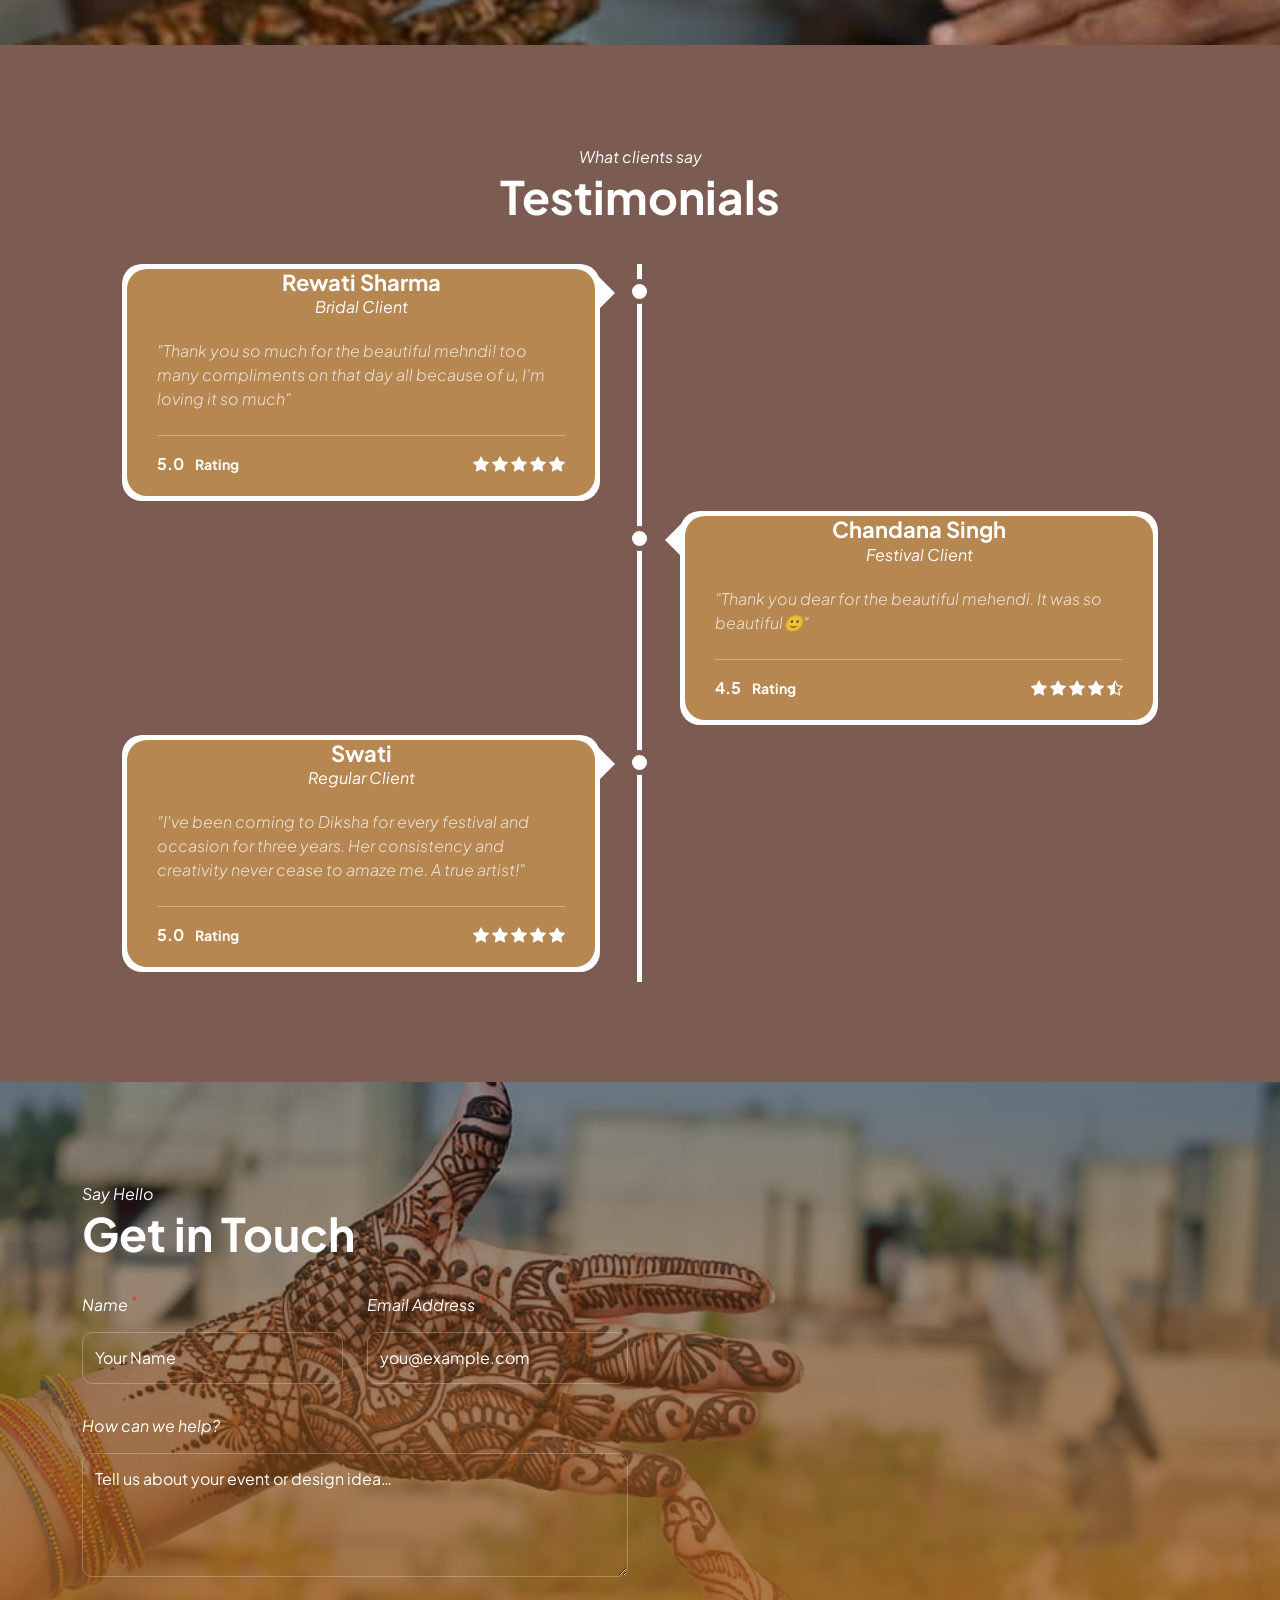
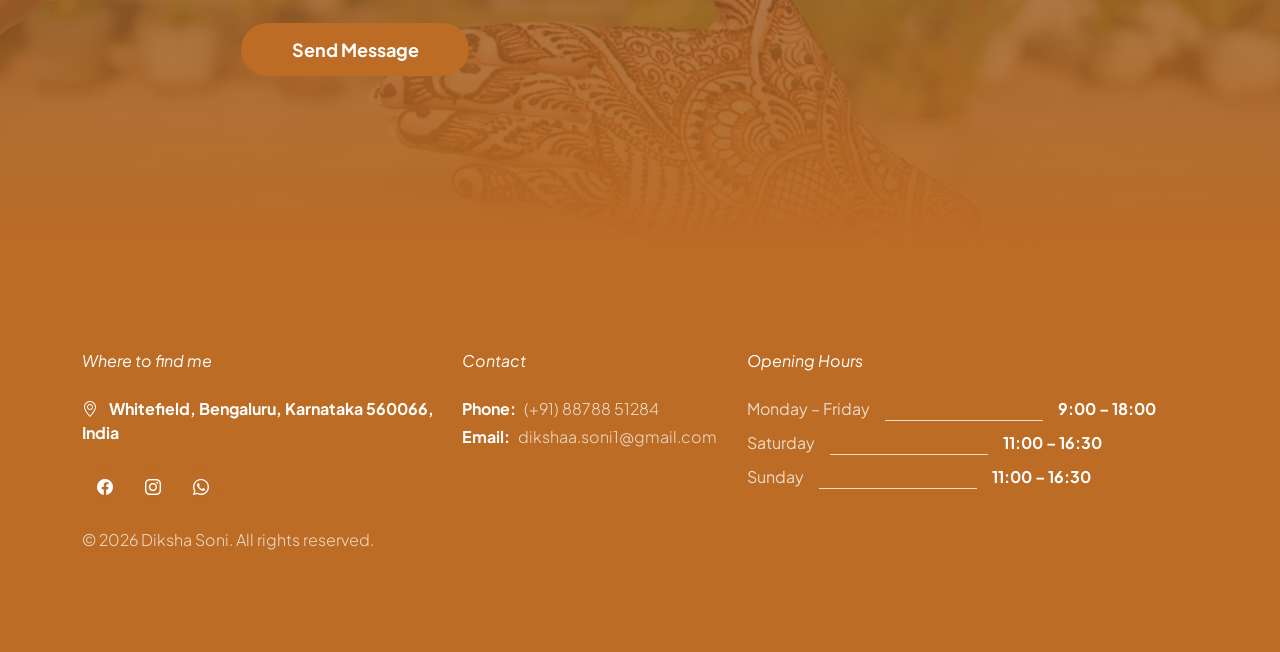
==== commit 49147ed9: "Renamed Title" ====
--- a/index.html
+++ b/index.html
@@ -97,7 +97,7 @@
                class="navbar-brand-image img-fluid"
                alt="Mehendi Art logo"
                width="48" height="48">
-          Henna/Mehendi Art
+          Diksha's Mehendi Arts
         </a>
 
         <button class="navbar-toggler" type="button"
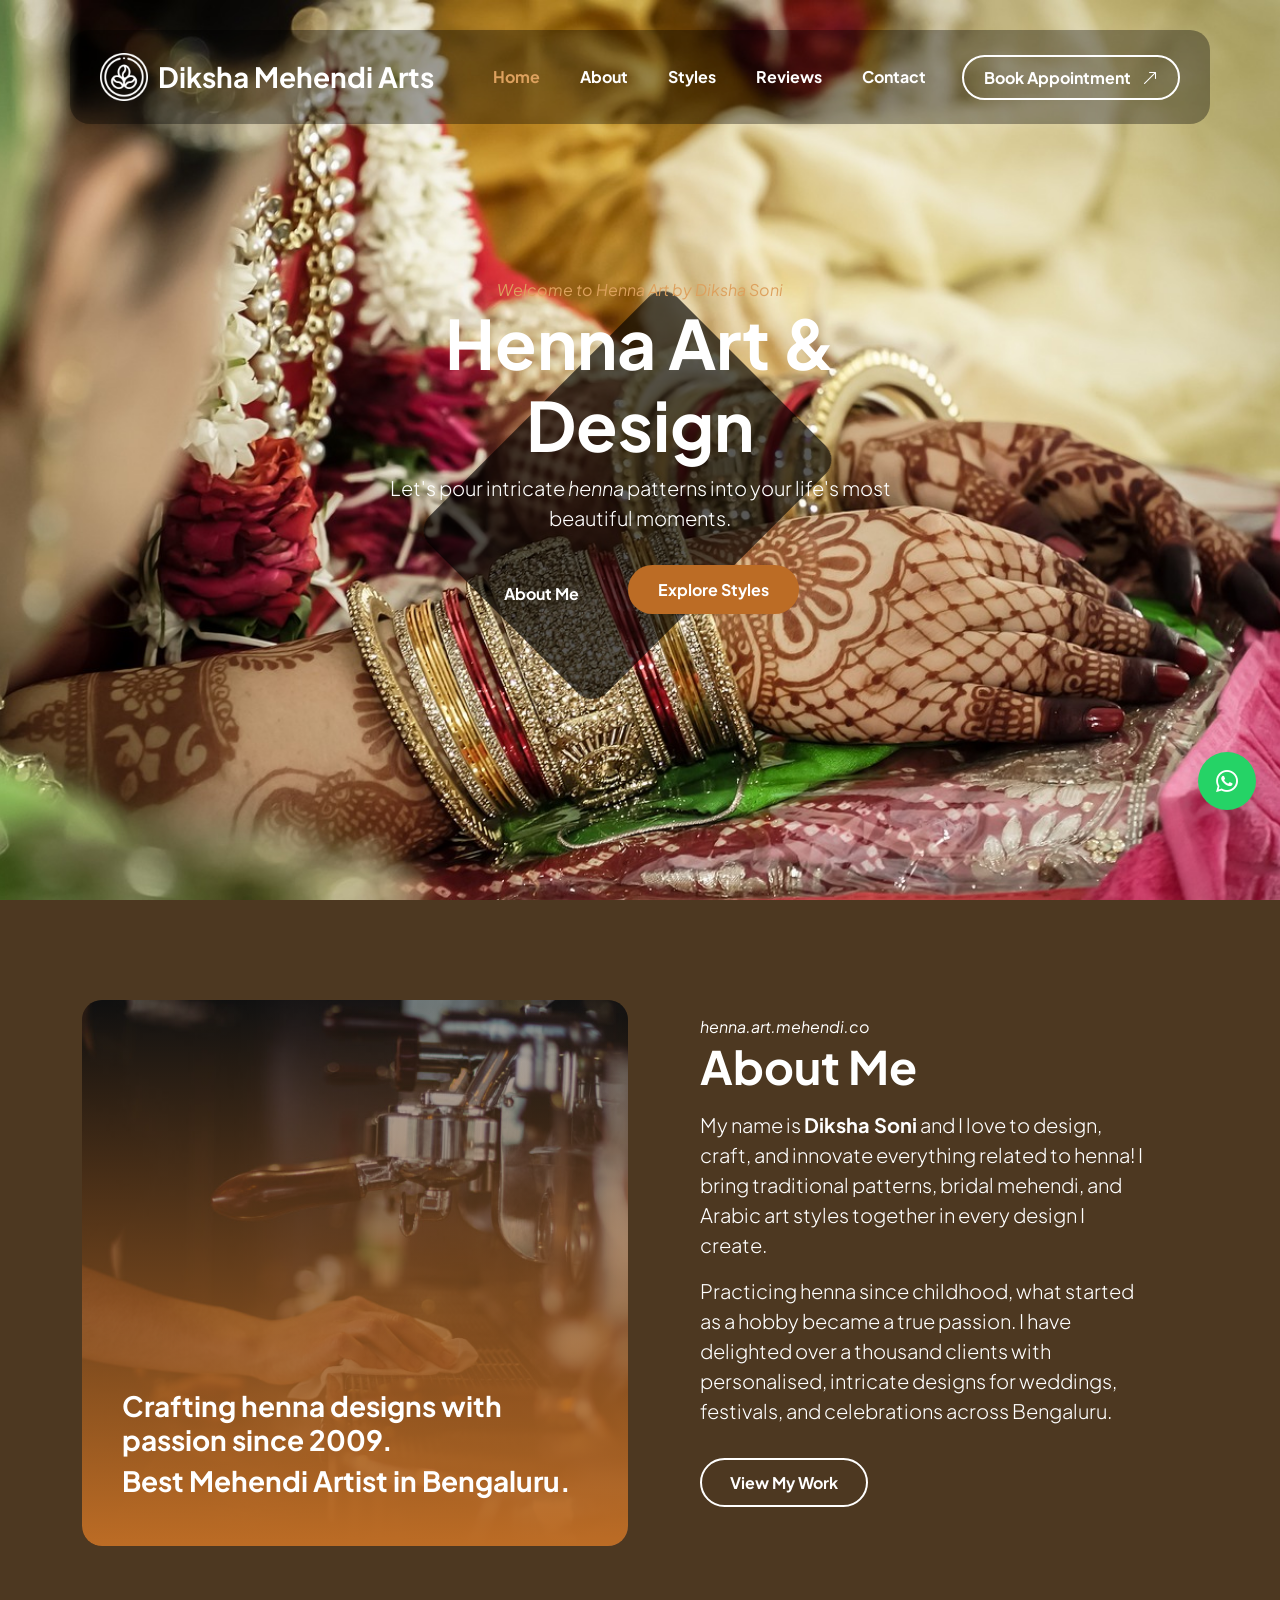
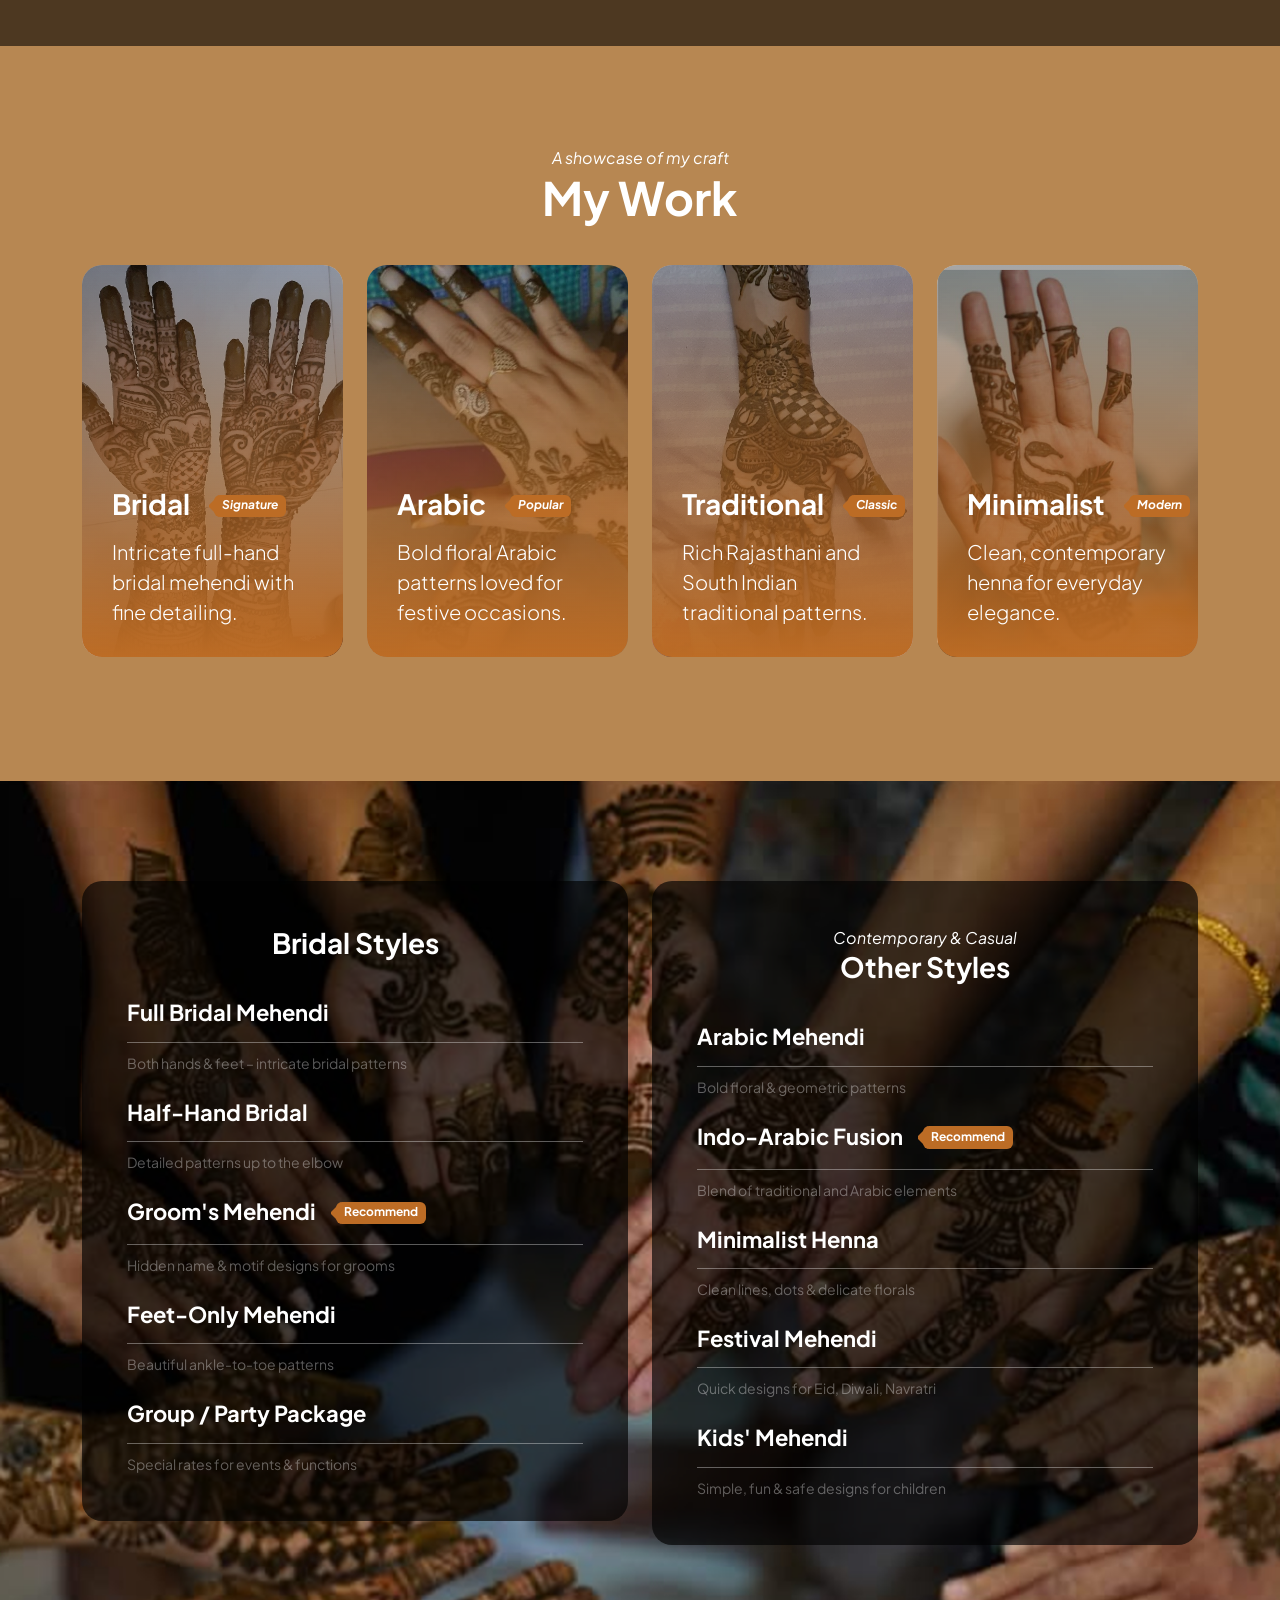
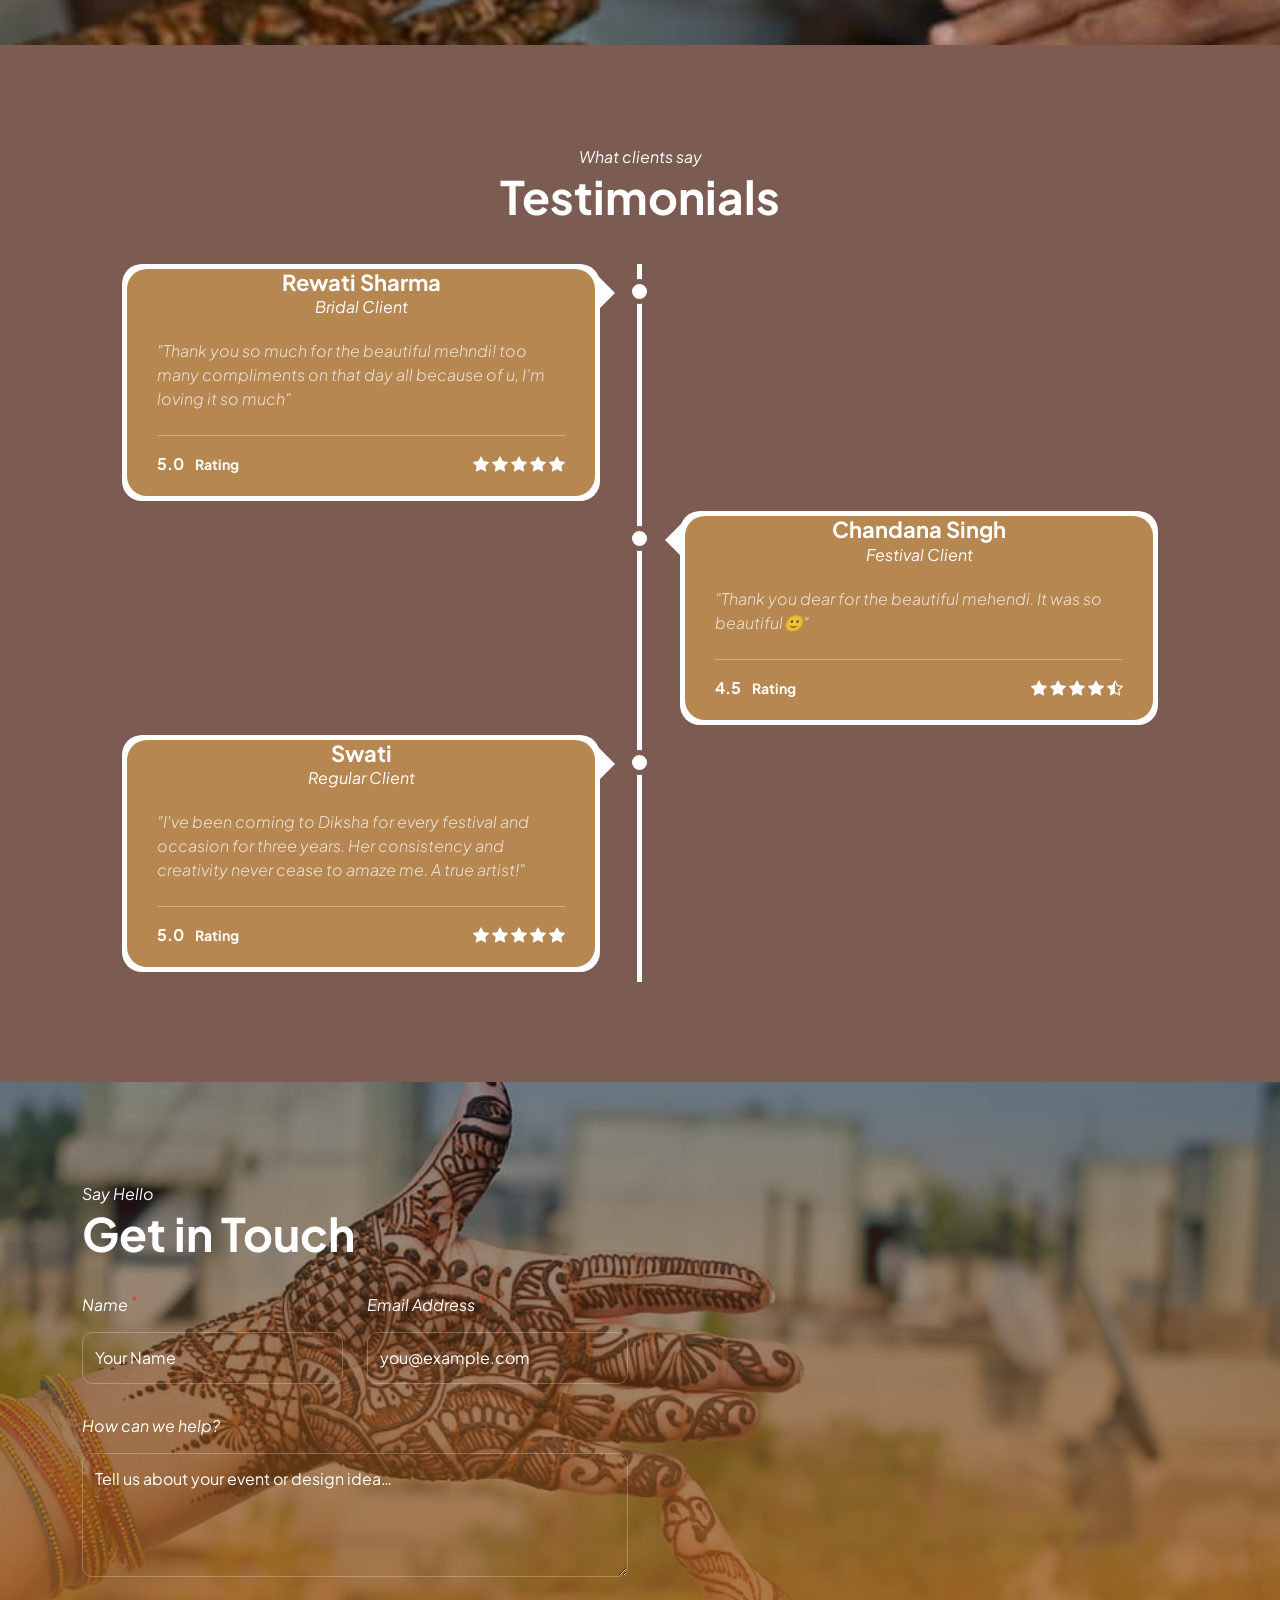
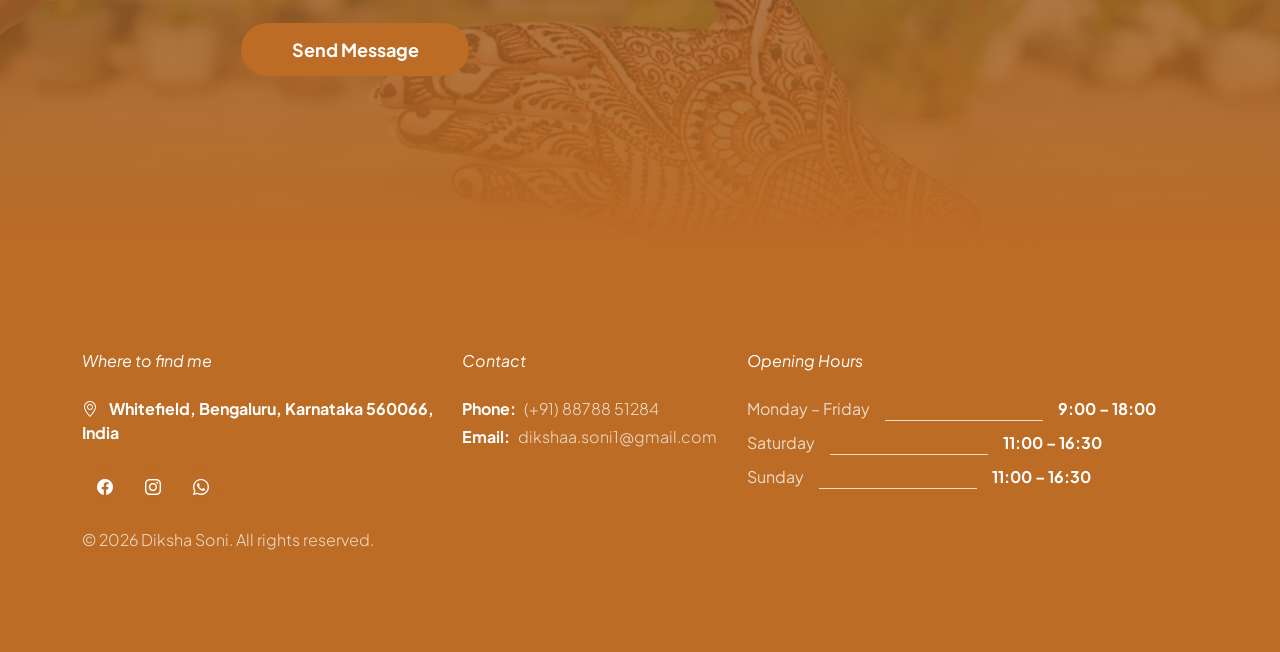
==== commit 8d4c6f82: "title renamed" ====
--- a/index.html
+++ b/index.html
@@ -97,7 +97,7 @@
                class="navbar-brand-image img-fluid"
                alt="Mehendi Art logo"
                width="48" height="48">
-          Diksha's Mehendi Arts
+          Diksha Mehendi Arts
         </a>
 
         <button class="navbar-toggler" type="button"
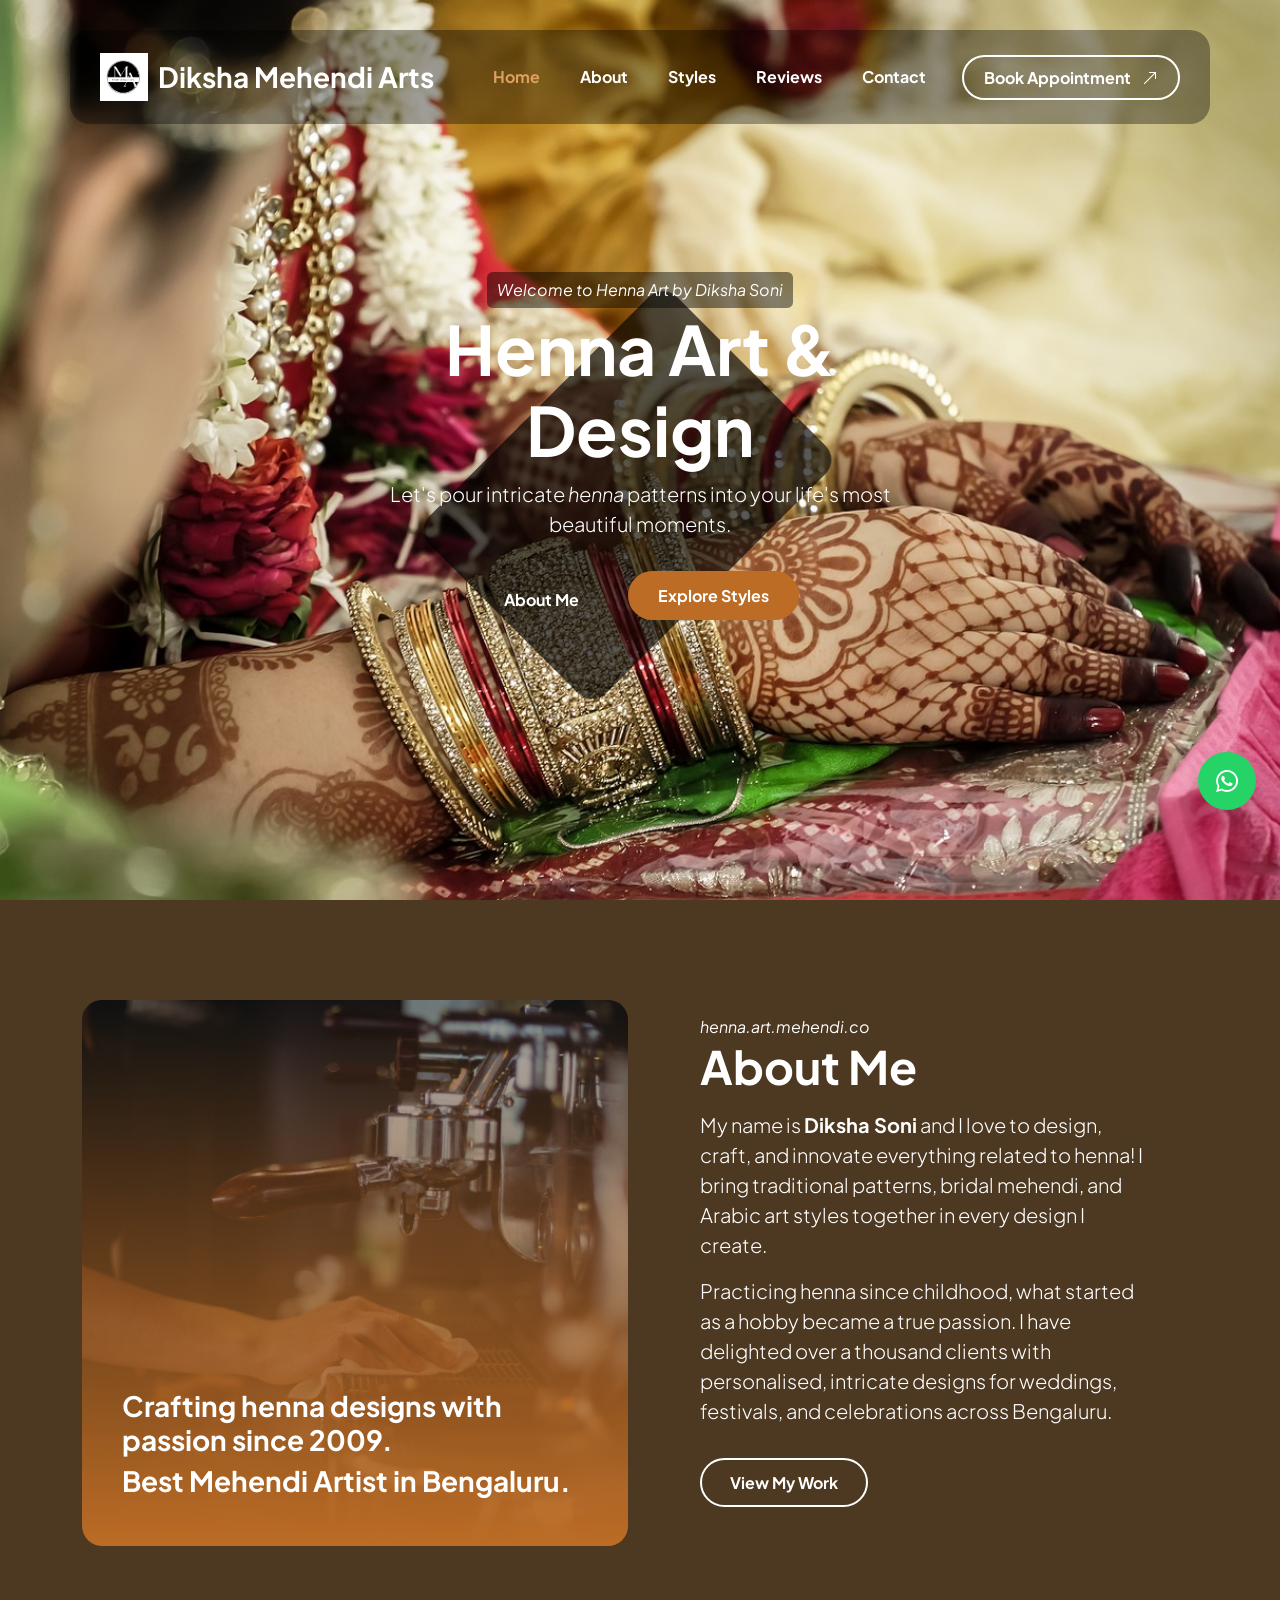
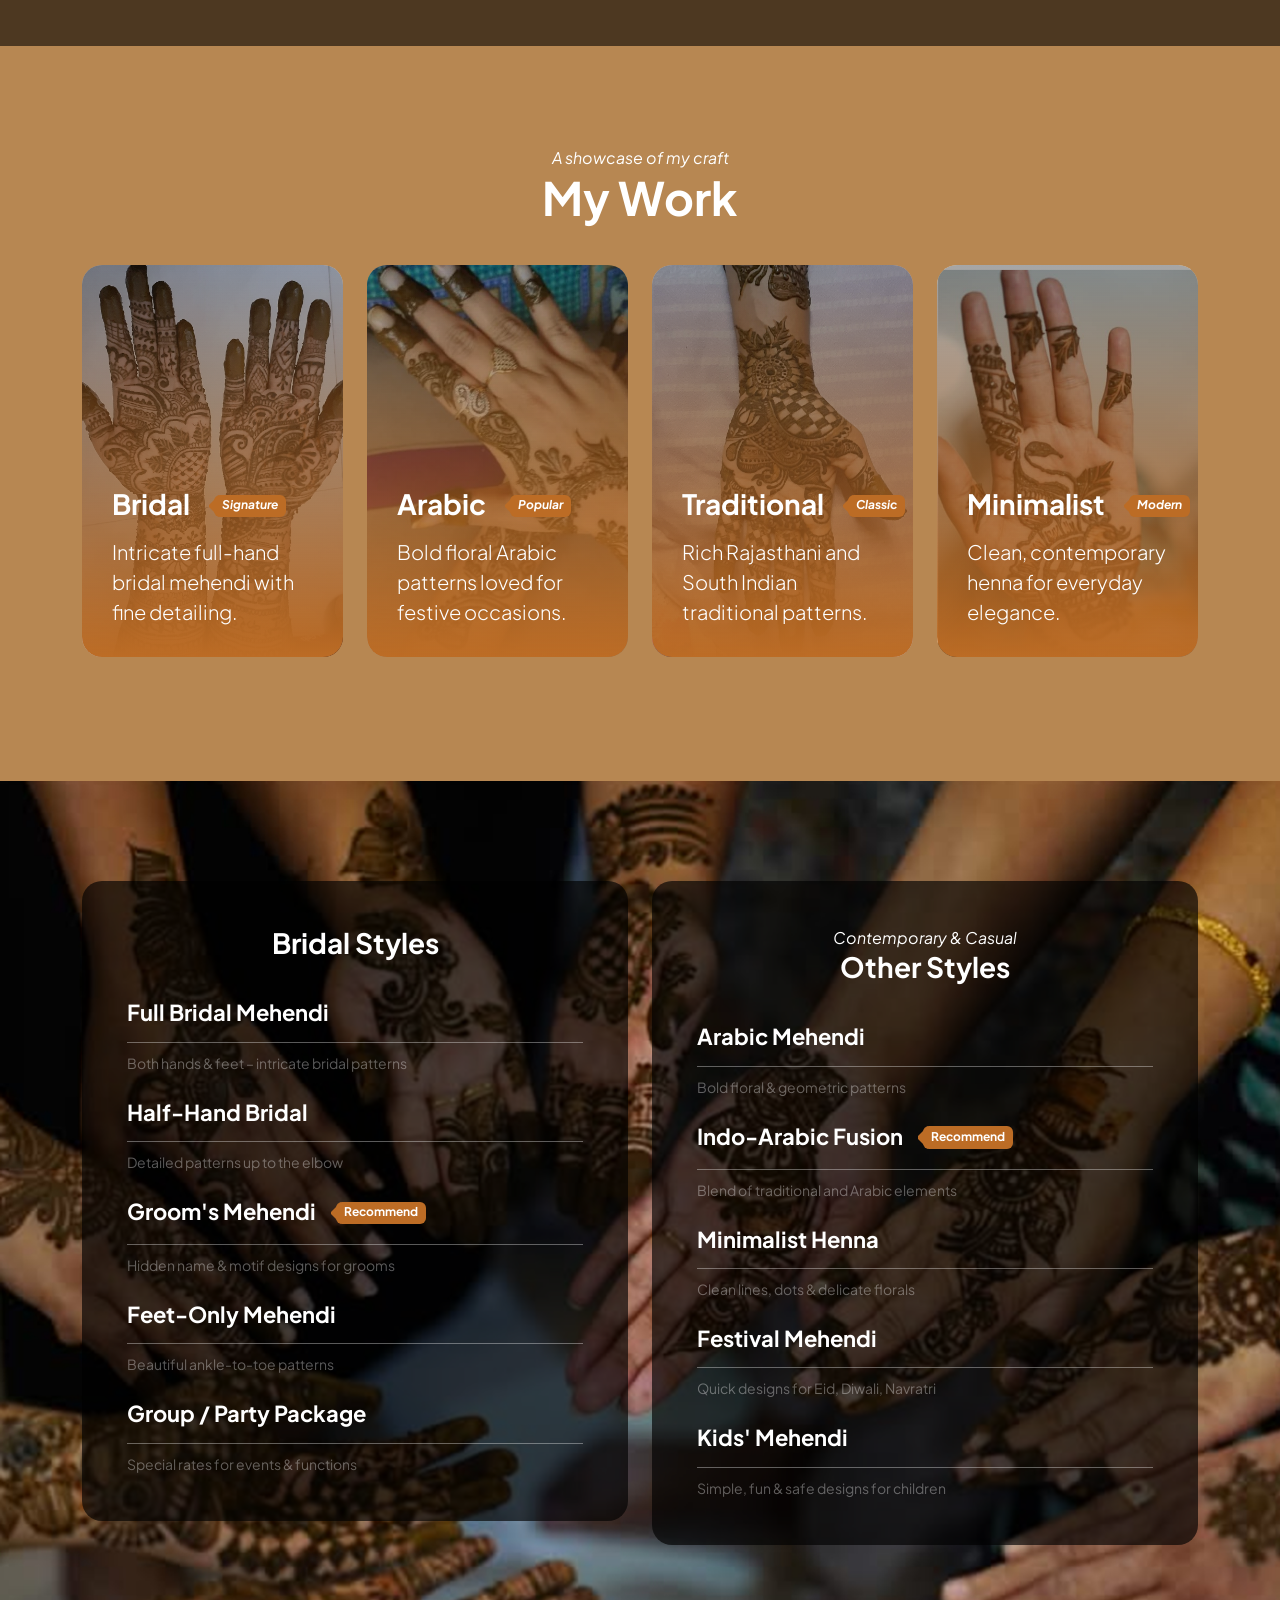
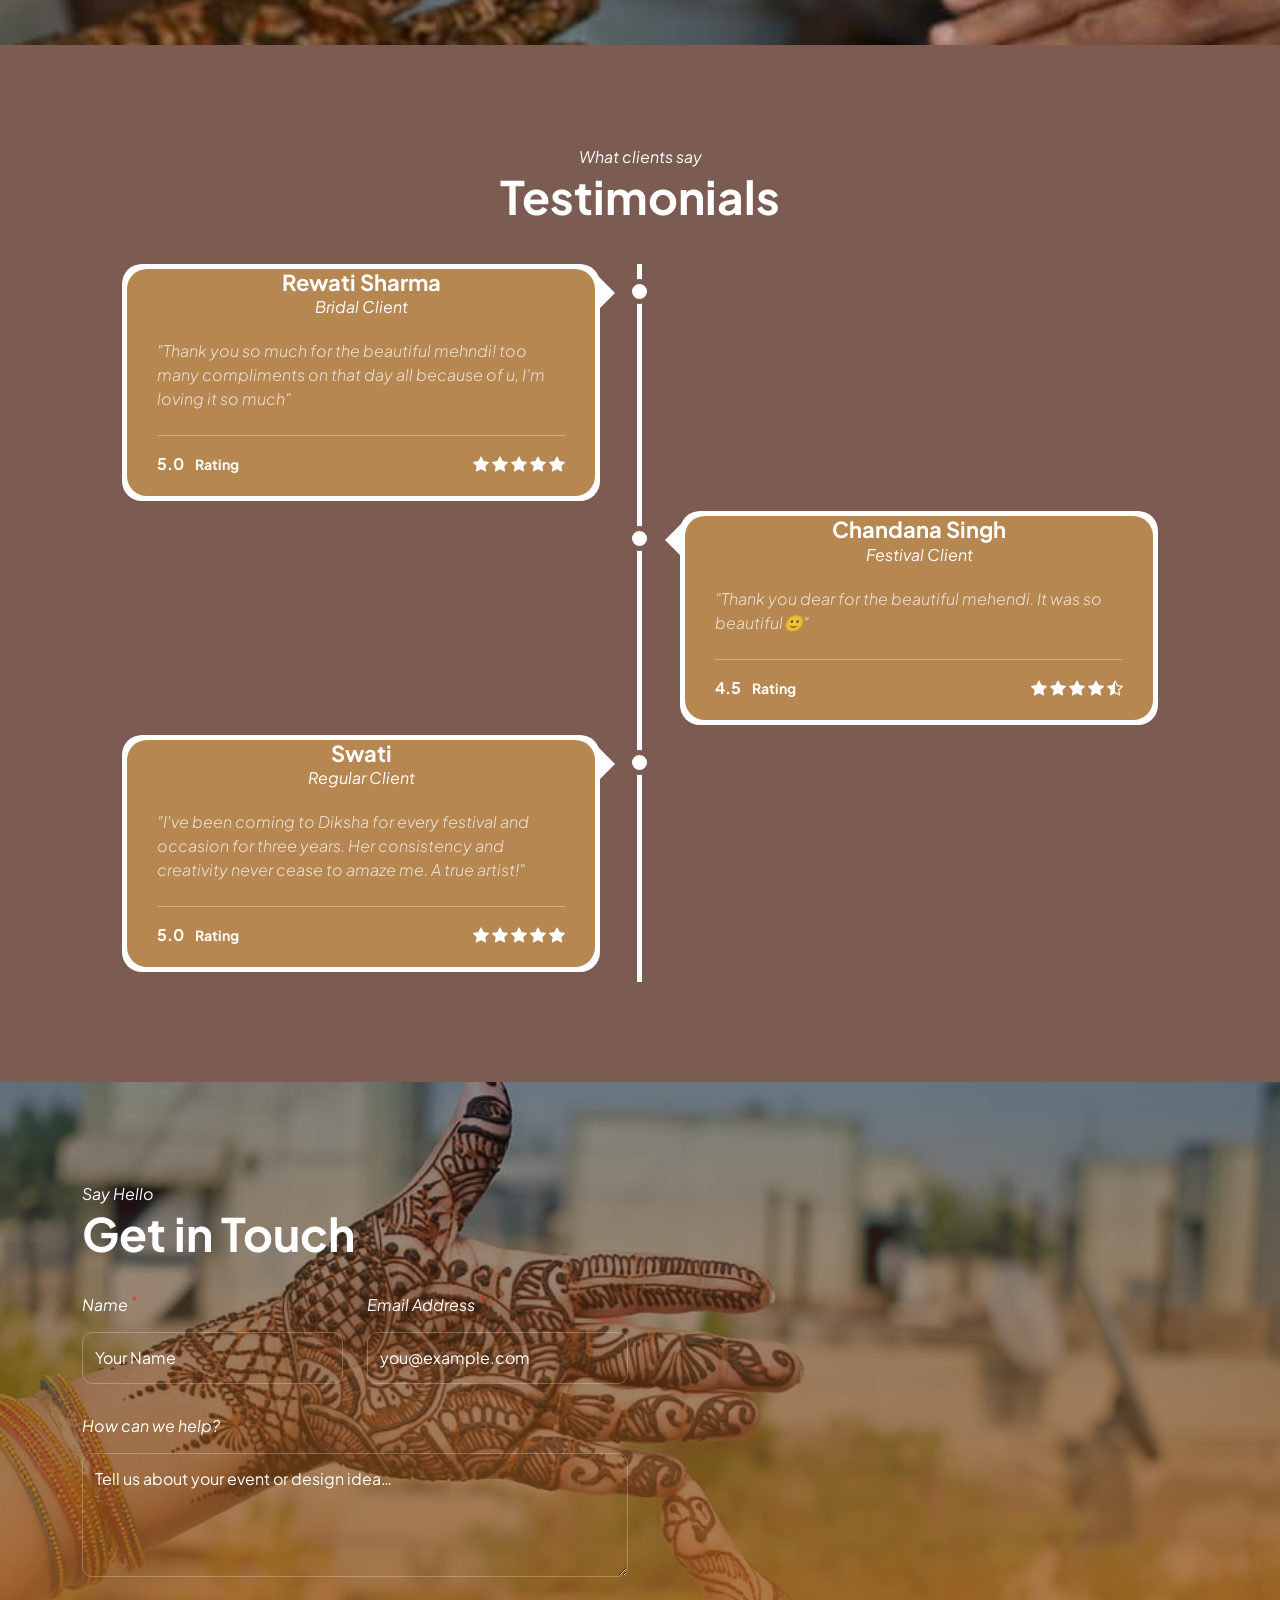
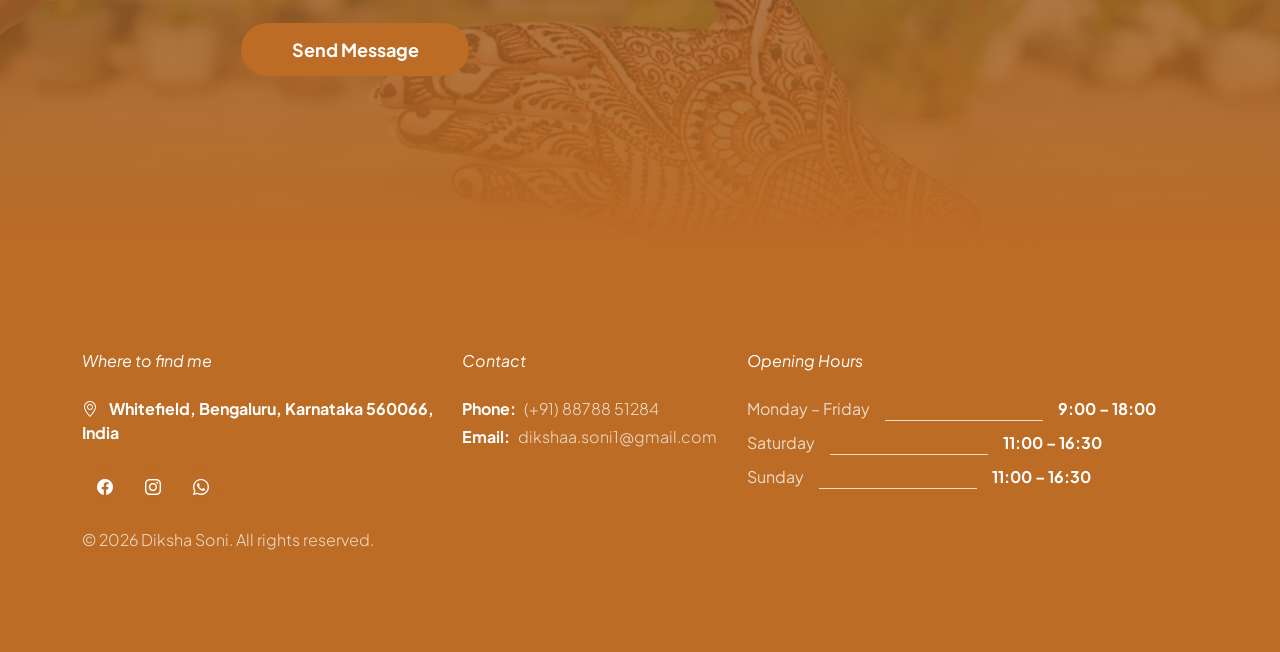
==== commit 95ad83b6: "add light background on the title line" ====
--- a/index.html
+++ b/index.html
@@ -133,7 +133,7 @@
       <div class="container">
         <div class="row align-items-center">
           <div class="col-lg-6 col-12 mx-auto">
-            <em class="small-text">Welcome to Henna Art by Diksha Soni</em>
+            <em class="small-text hero-small-text">Welcome to Henna Art by Diksha Soni</em>
 
             <h1>Henna Art &amp; Design</h1>
 
--- a/css/mehendi.css
+++ b/css/mehendi.css
@@ -323,7 +323,7 @@
   color: var(--white-color);
 }
 
-.navbar .navbar-brand-image { filter: brightness(0) invert(1); }
+.navbar .navbar-brand-image { filter: none; }
 
 .navbar-brand-image {
   width: 48px; height: auto;
@@ -475,6 +475,14 @@
 .hero-section h1 { color: var(--white-color); }
 
 .small-text { color: var(--secondary-color); }
+
+.hero-small-text {
+  display: inline-block;
+  background: rgba(0, 0, 0, 0.45);
+  color: var(--white-color);
+  padding: 0.35rem 0.65rem;
+  border-radius: 0.35rem;
+}
 
 .hero-section .custom-border-btn { border-color: transparent; }
 .hero-section .container { position: relative; z-index: 9; }
